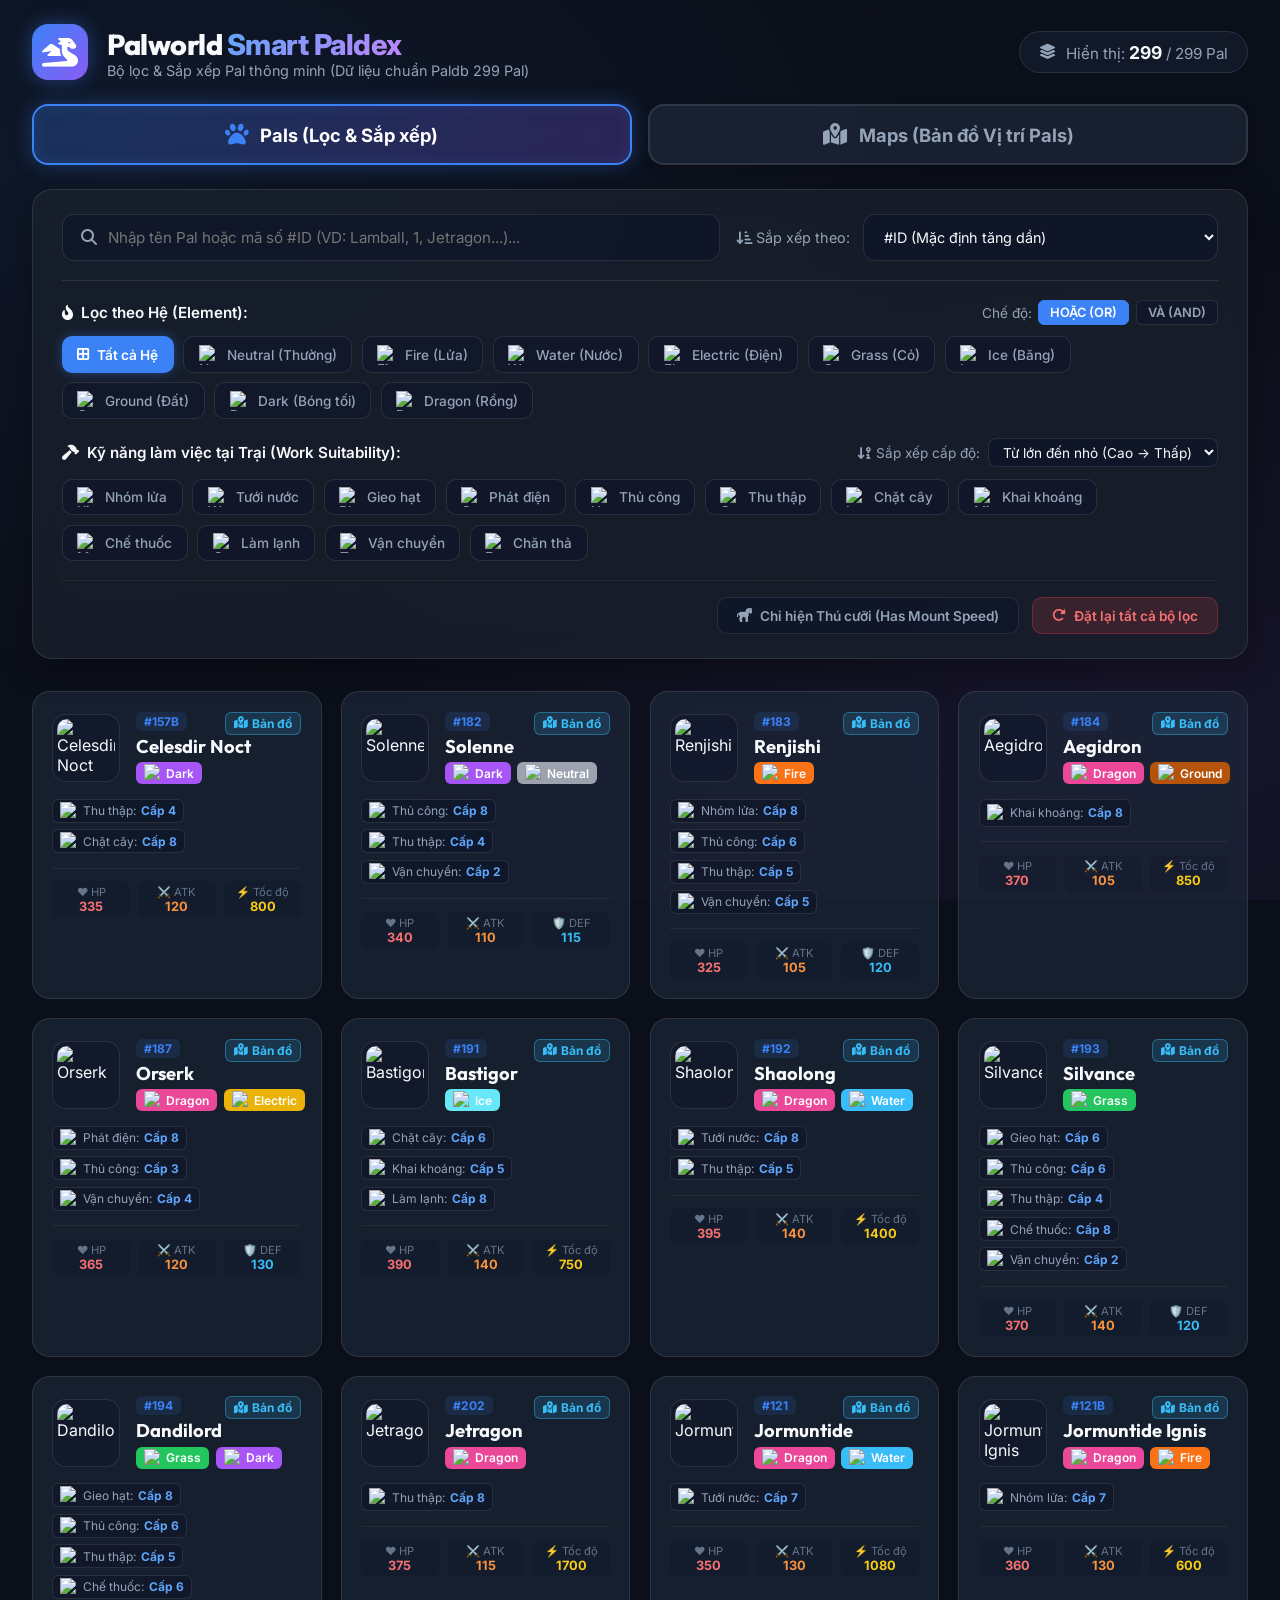
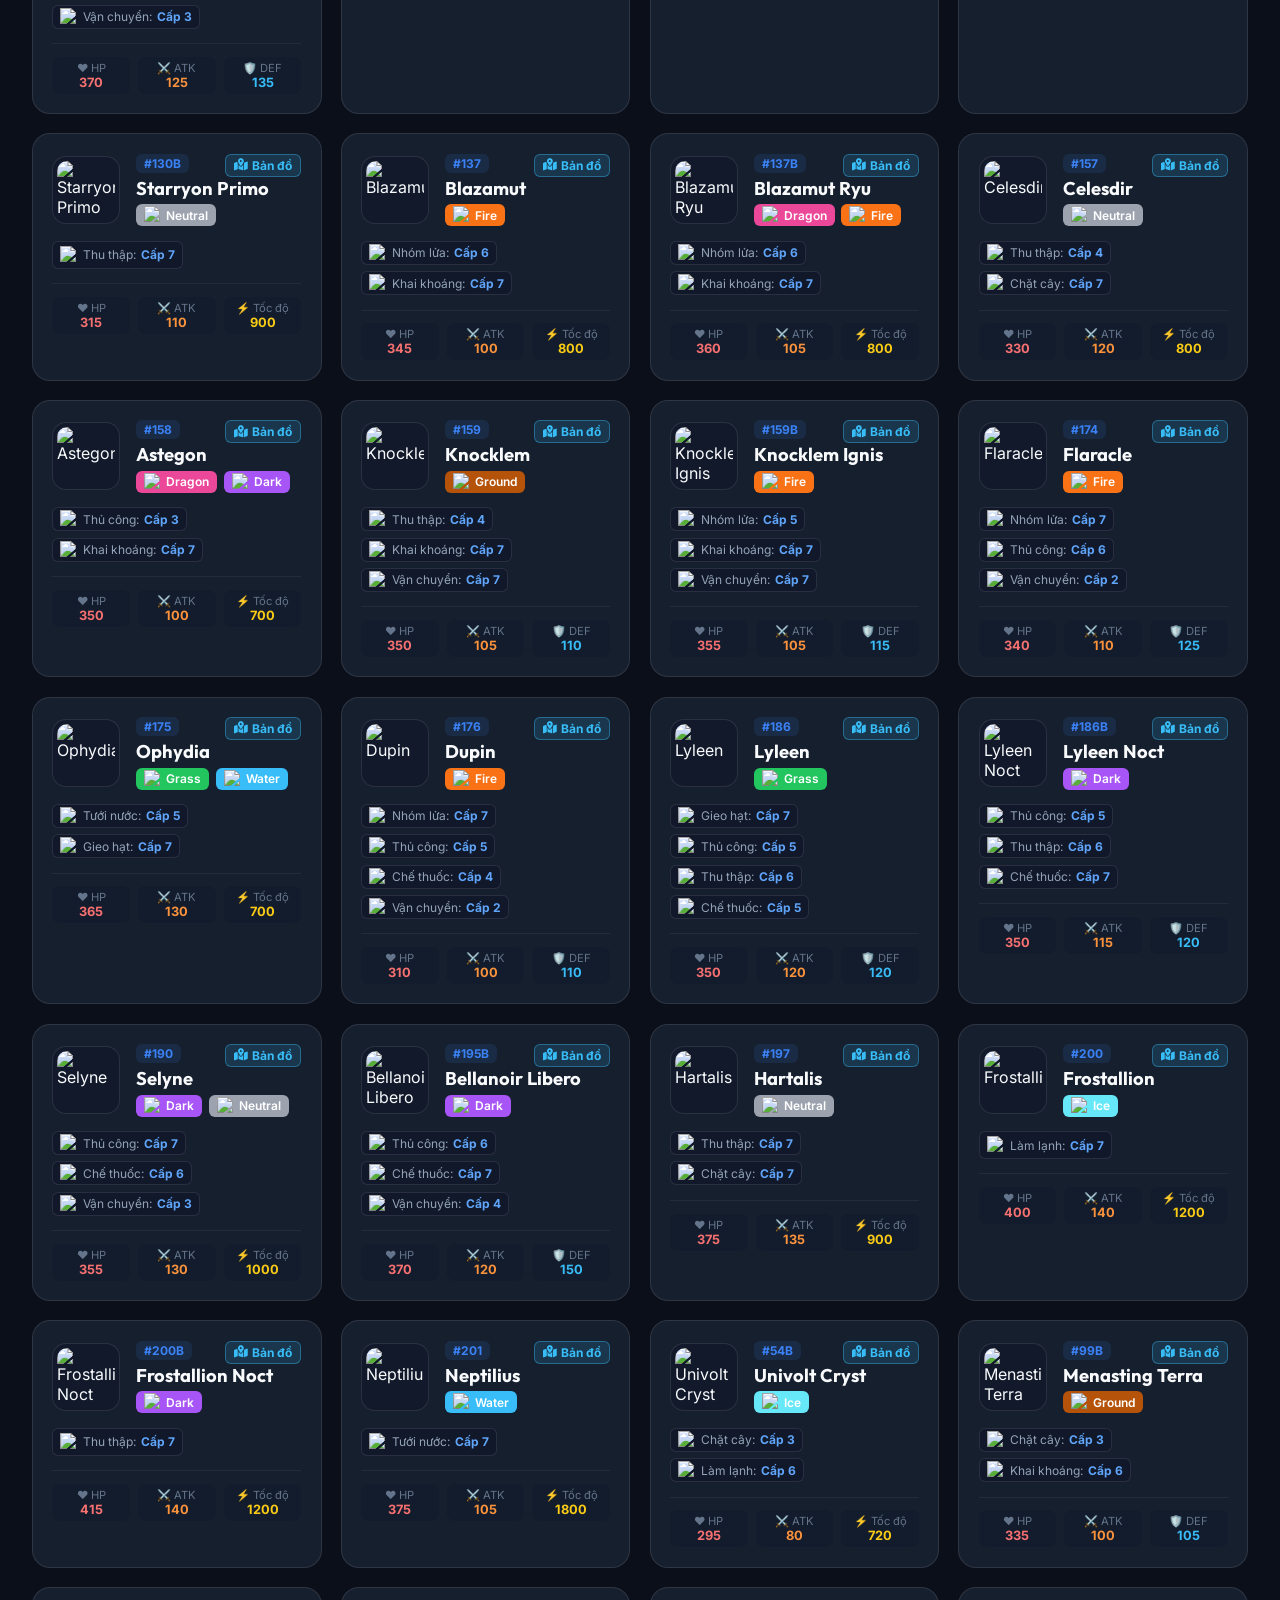
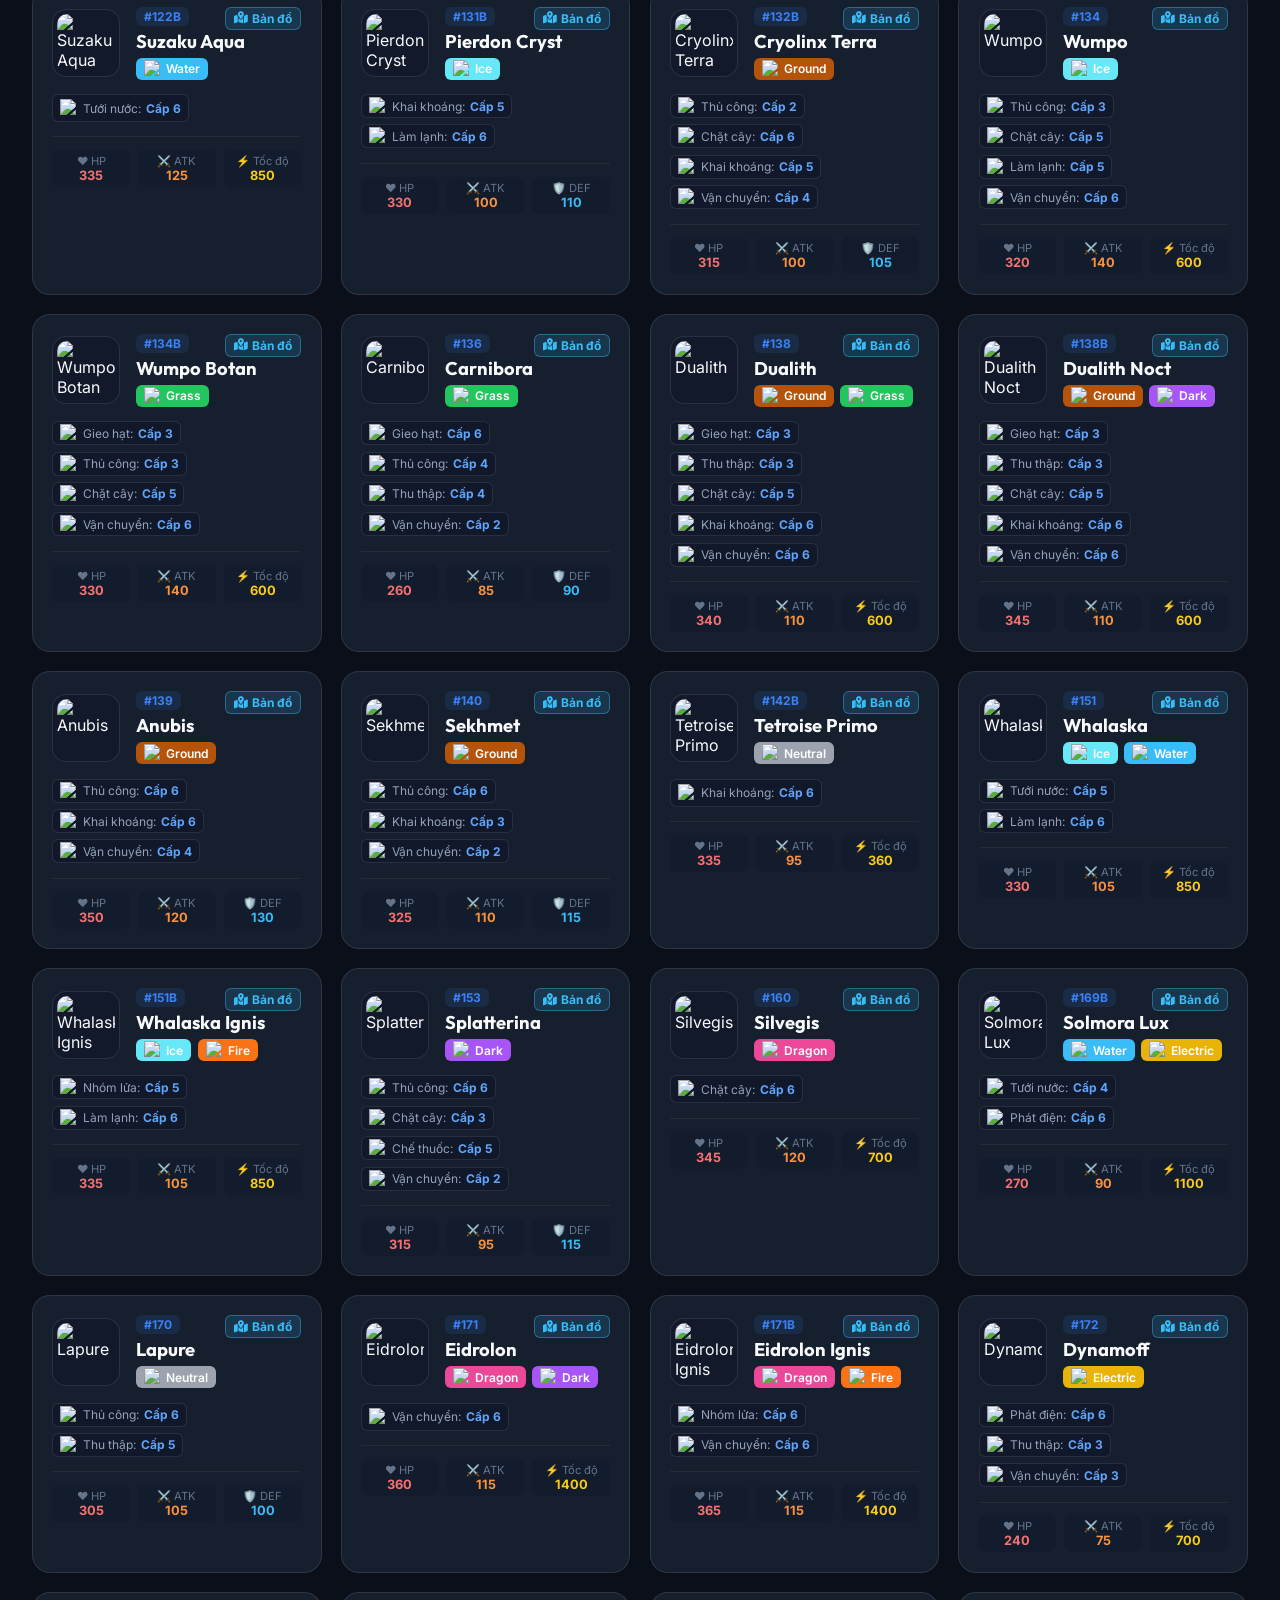
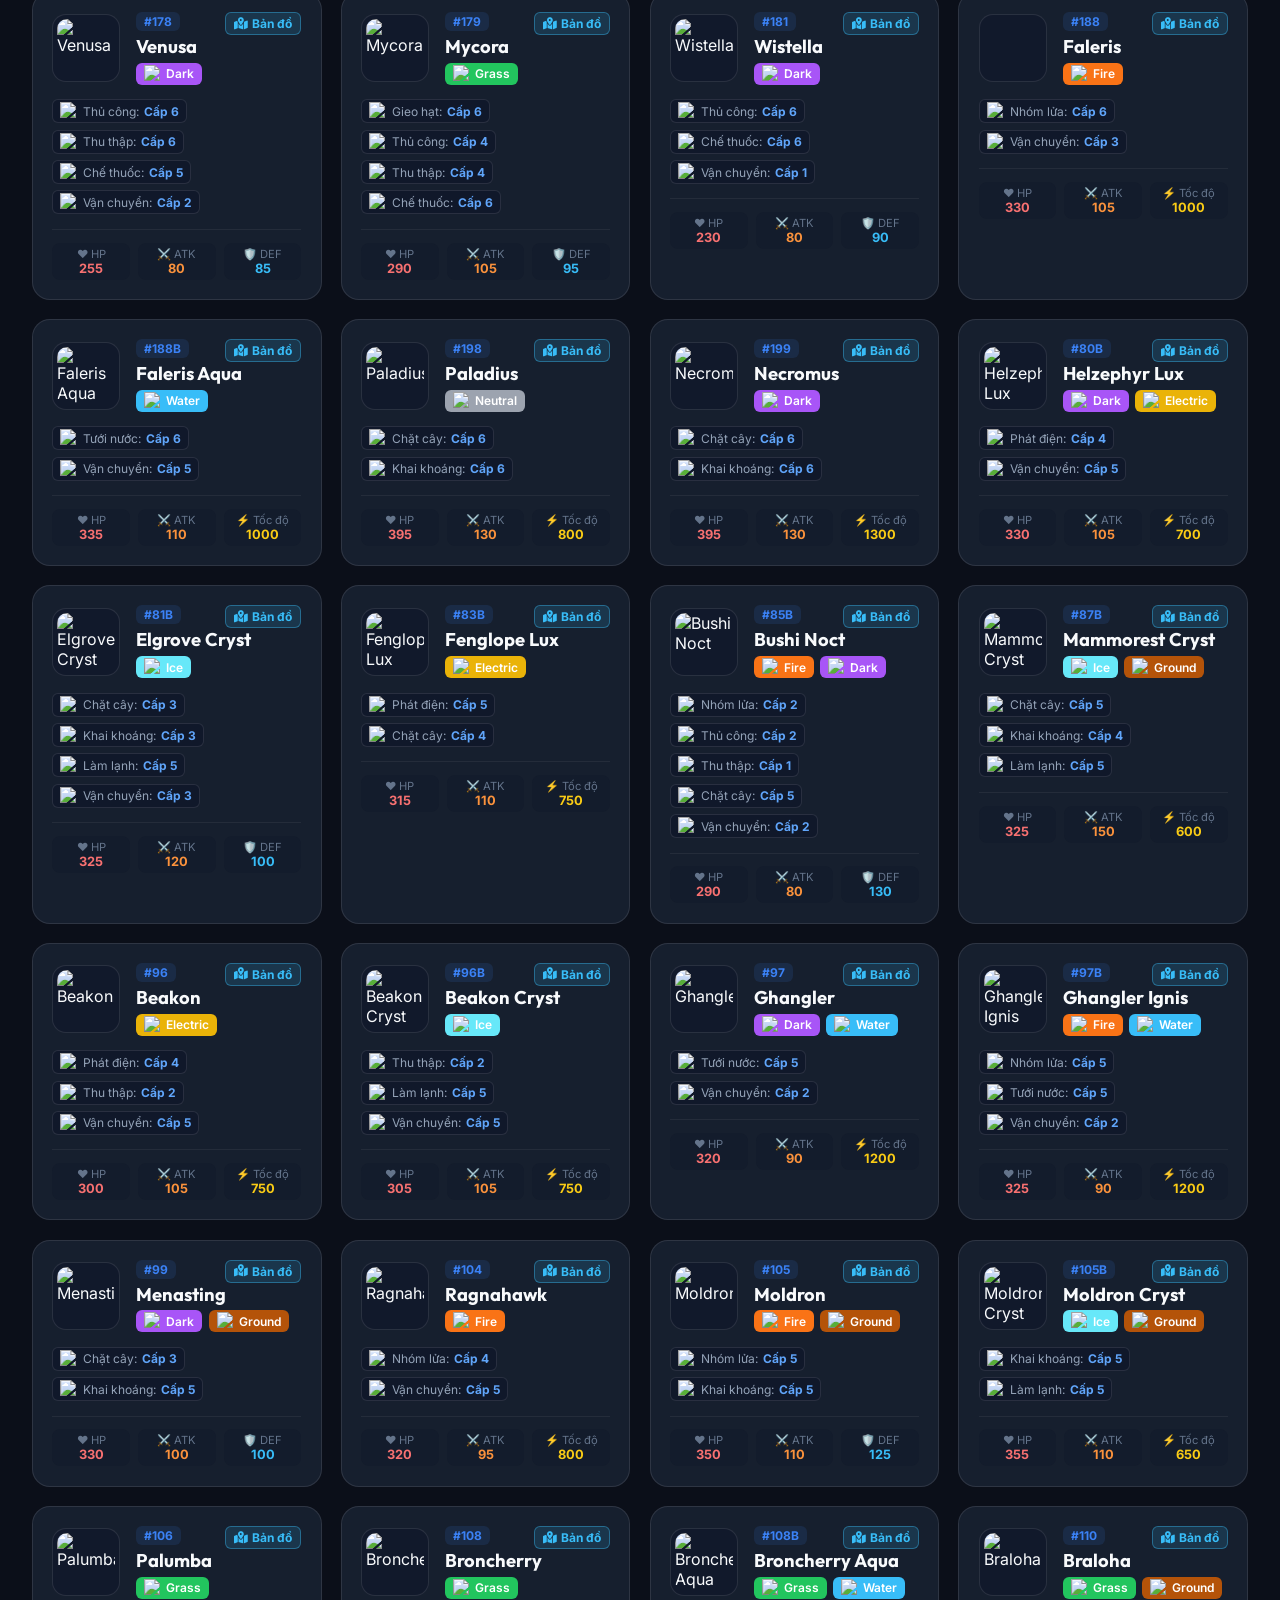
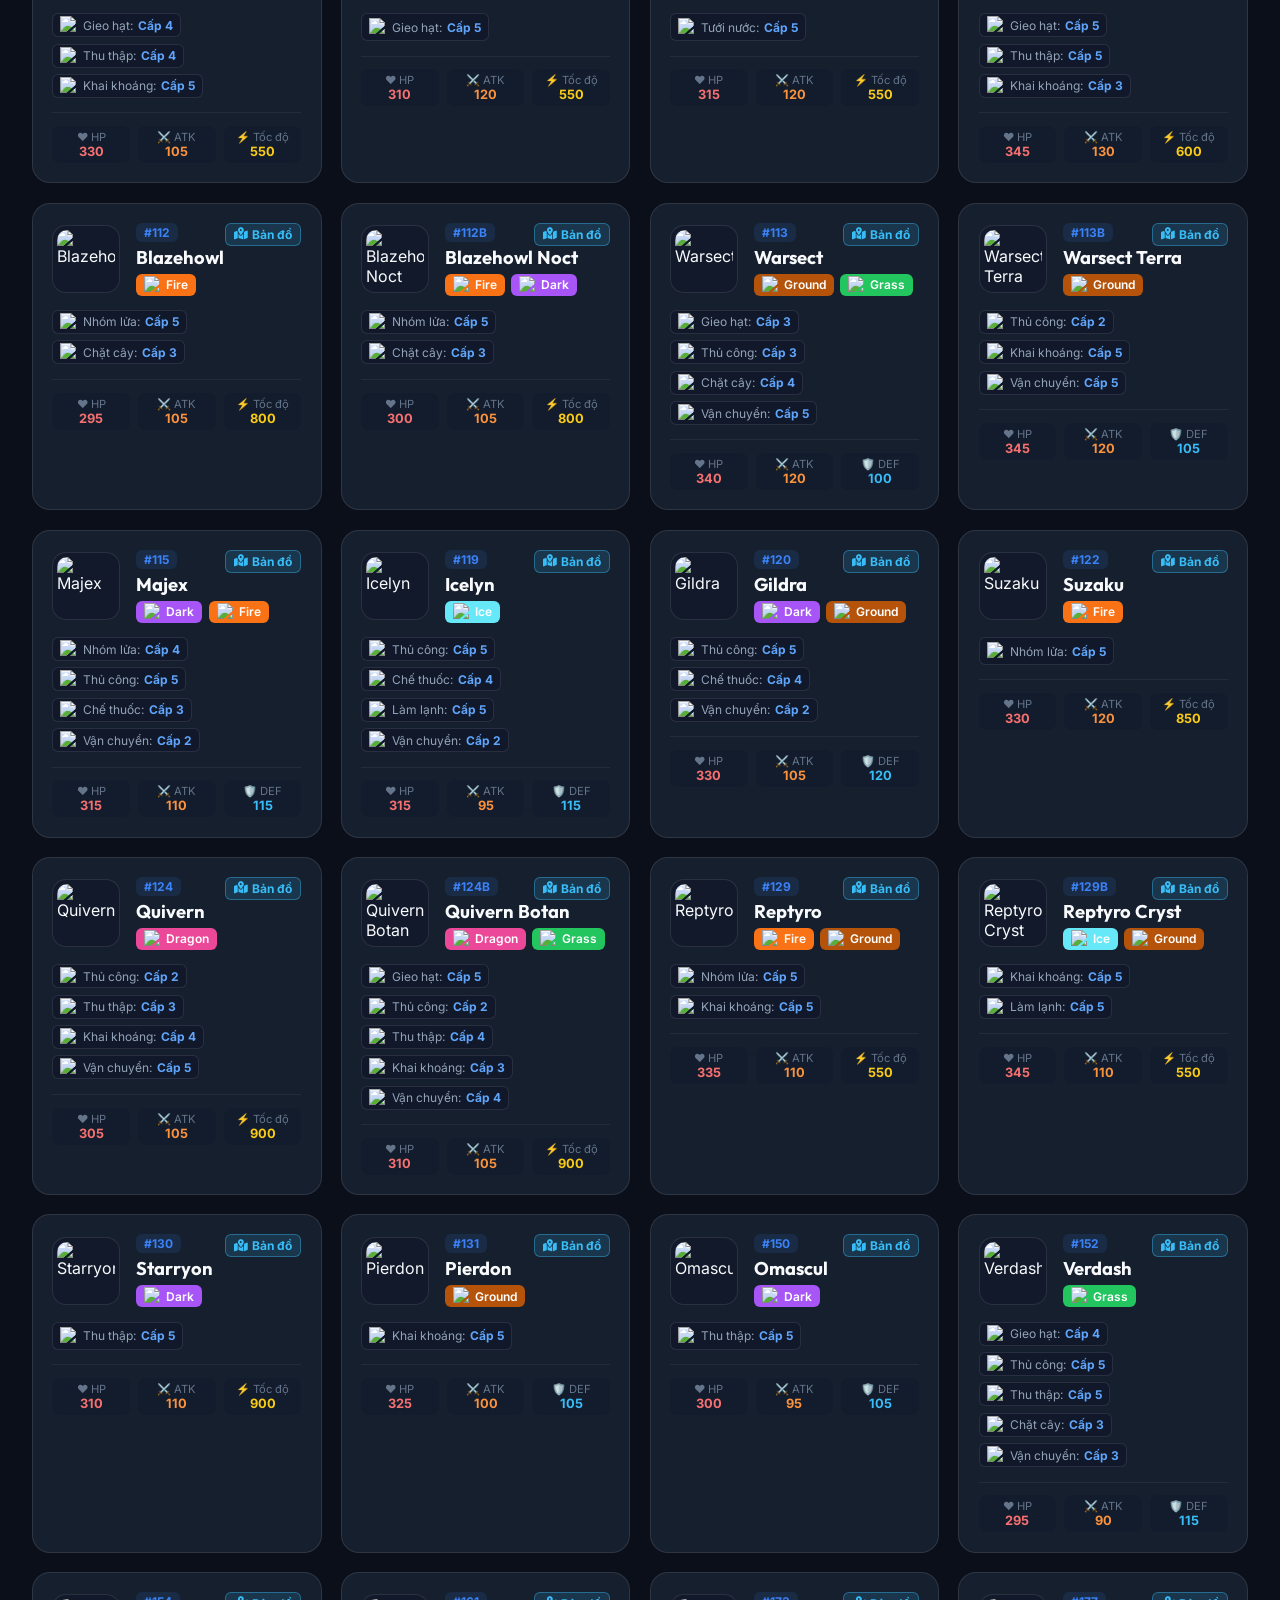
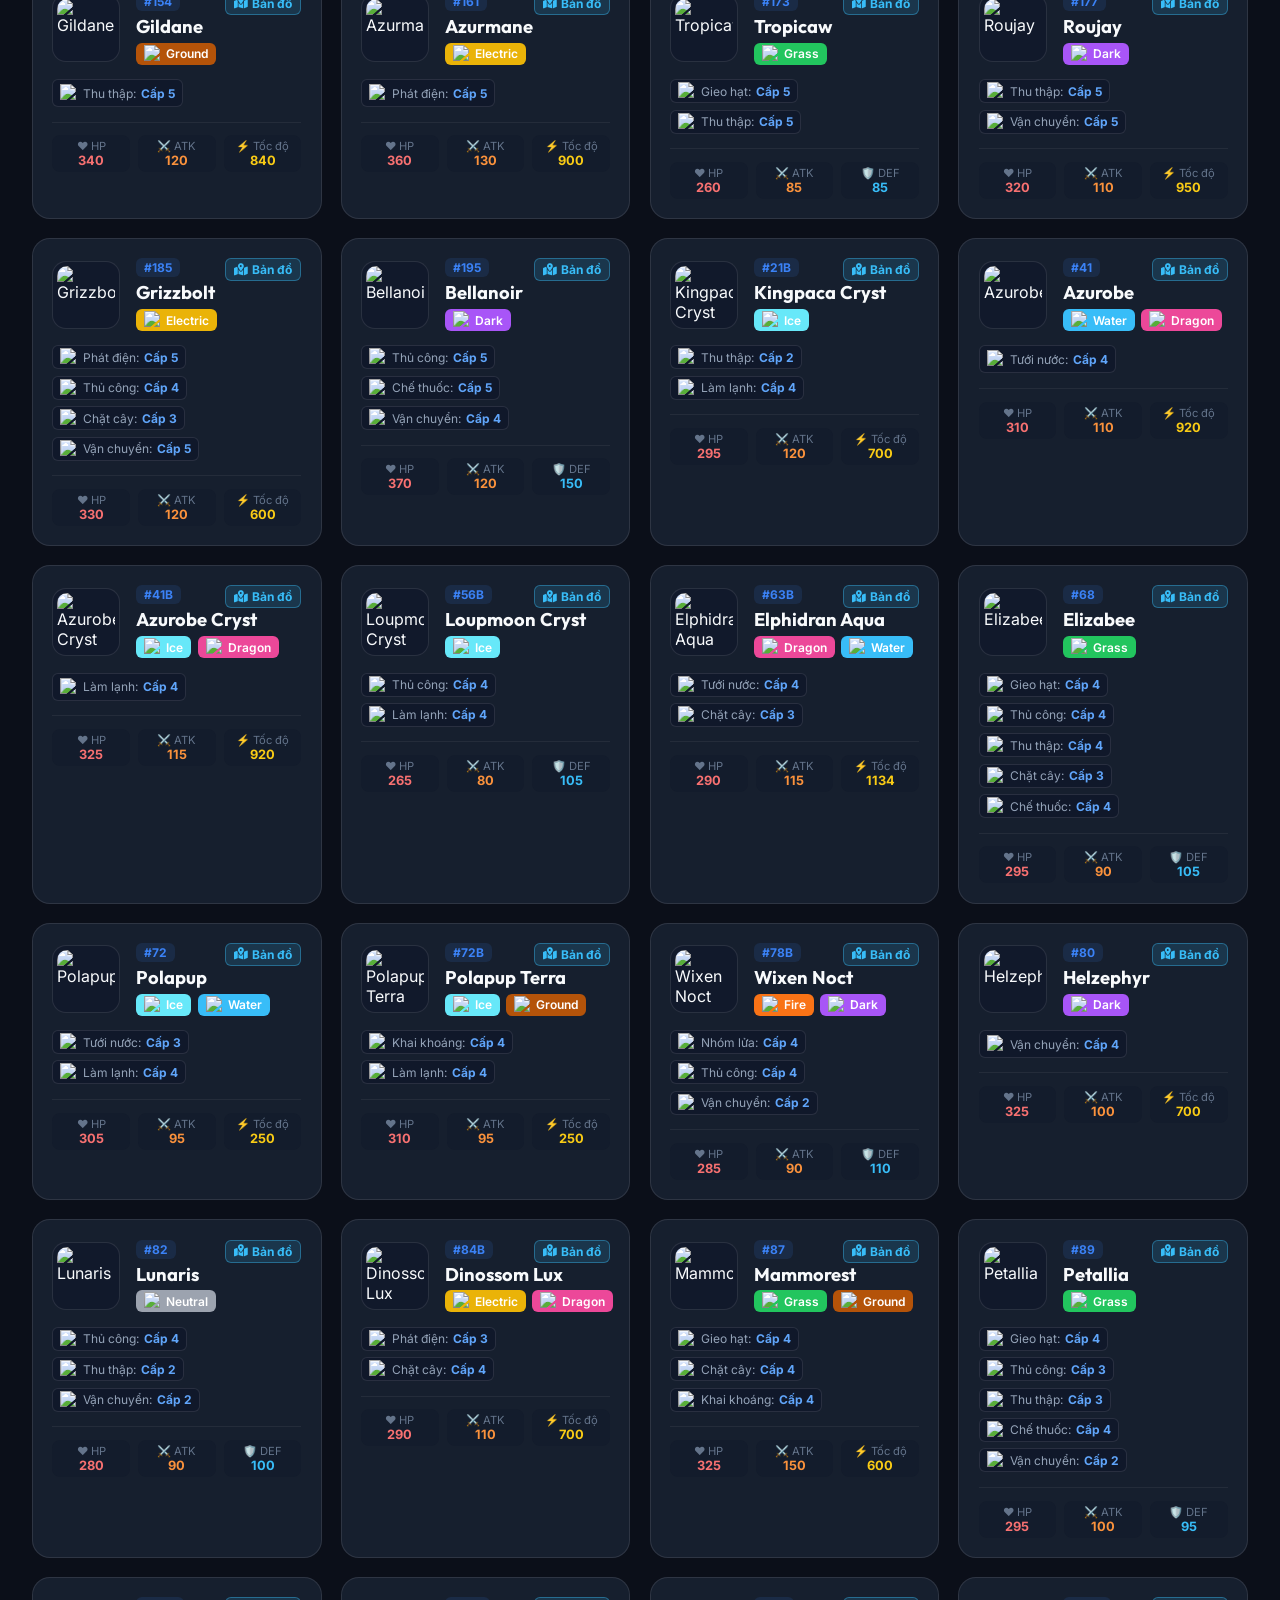
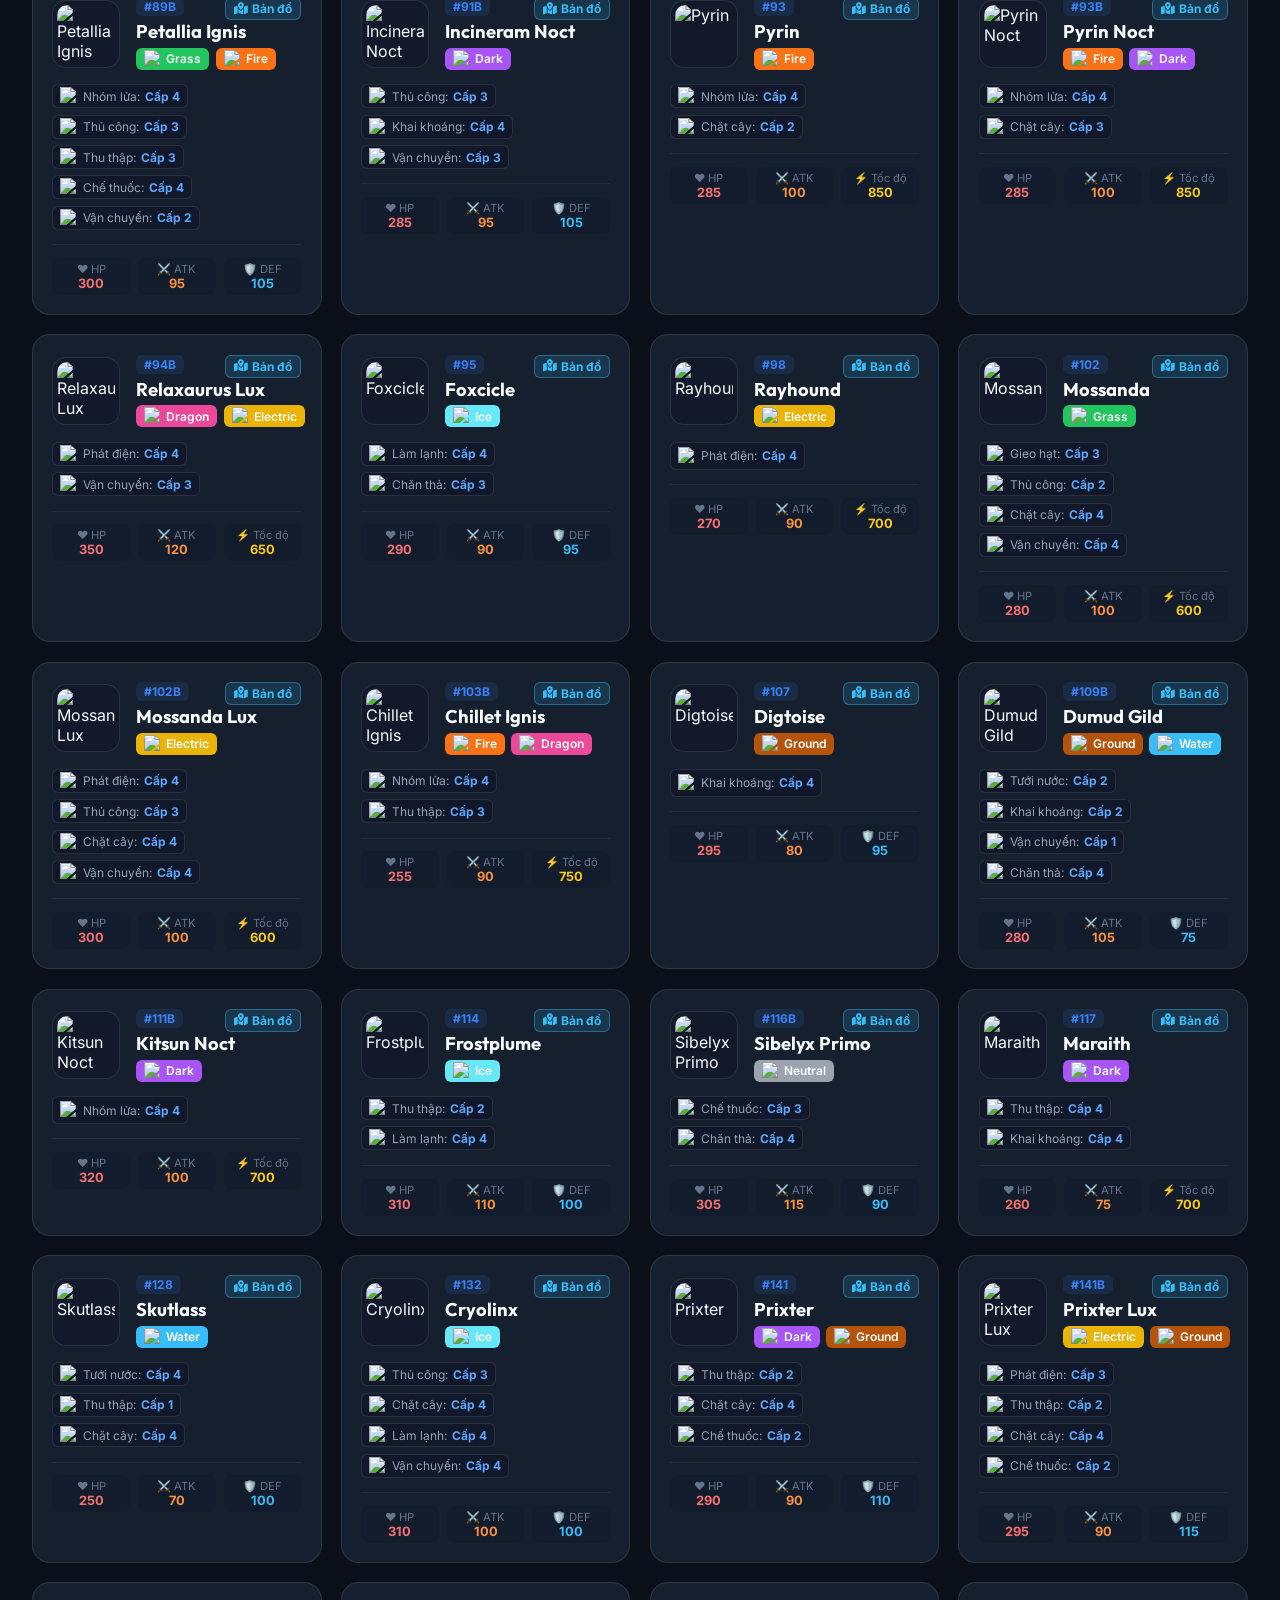
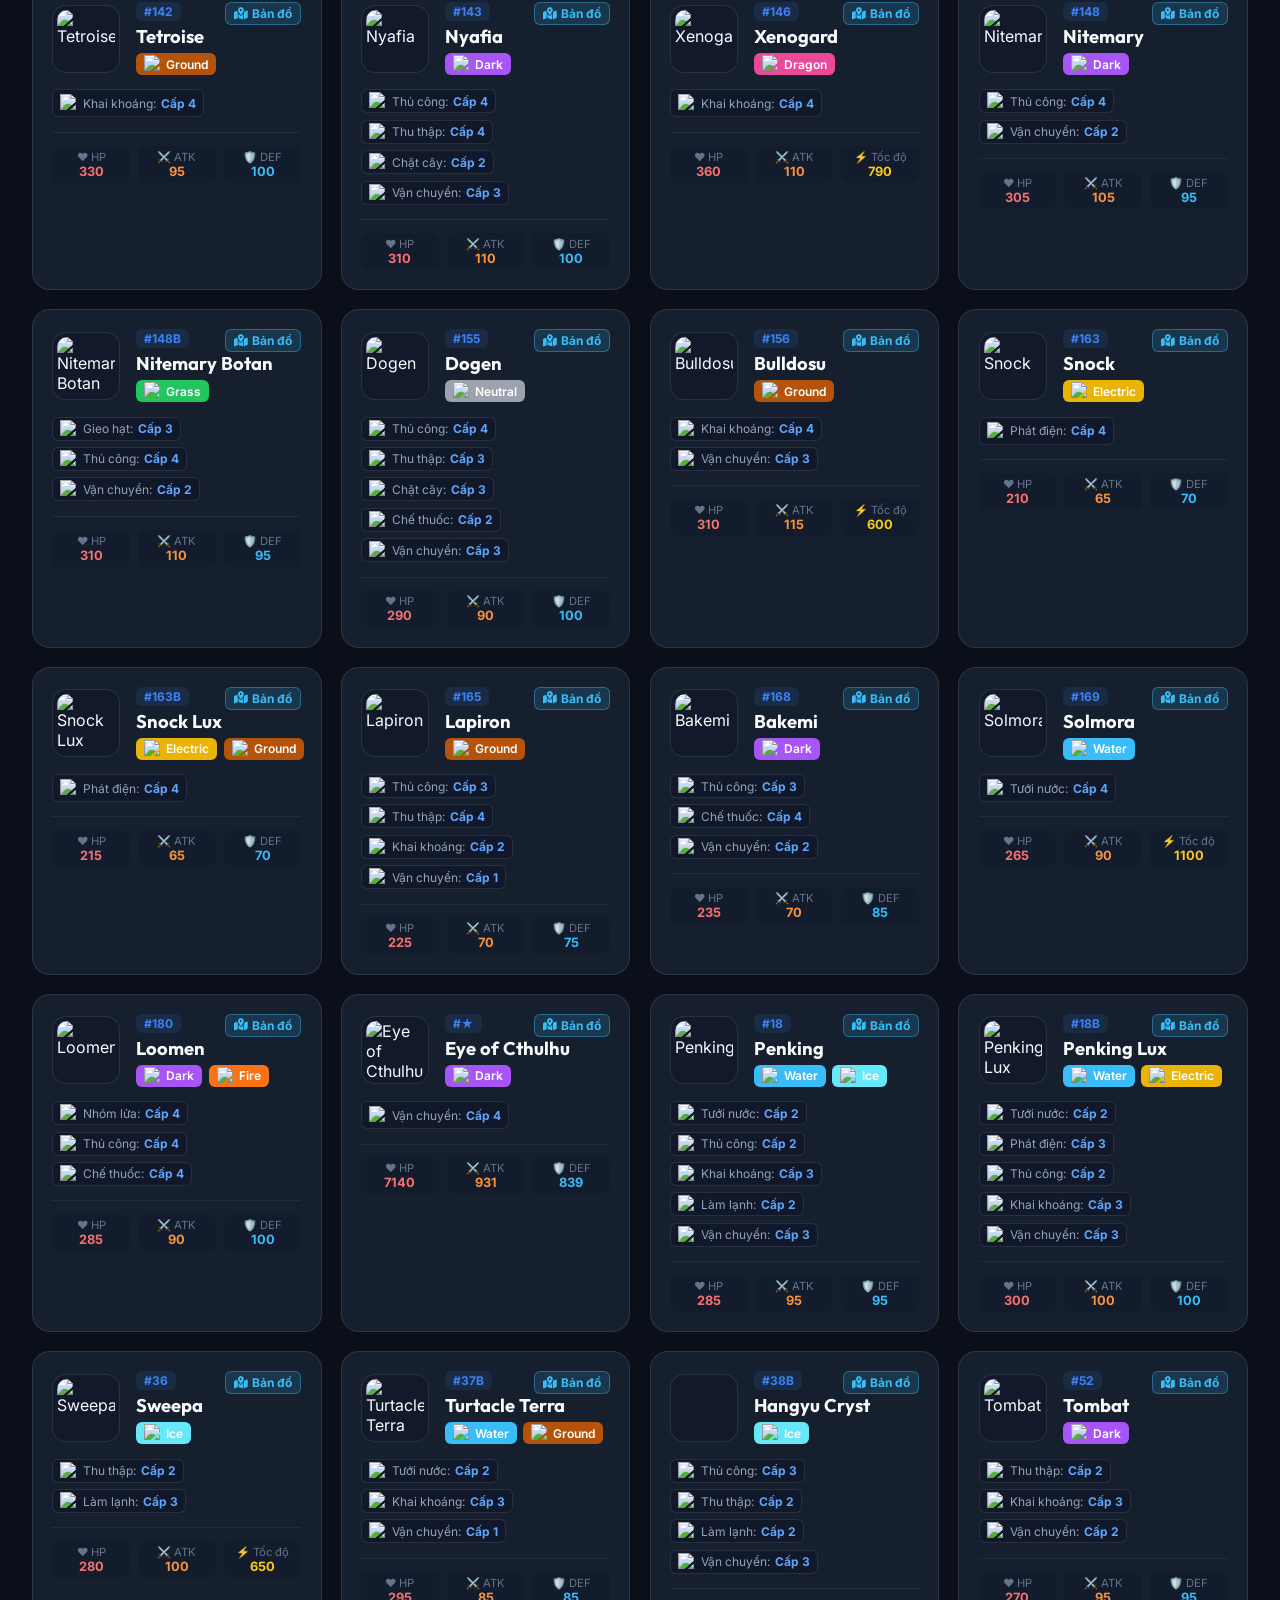
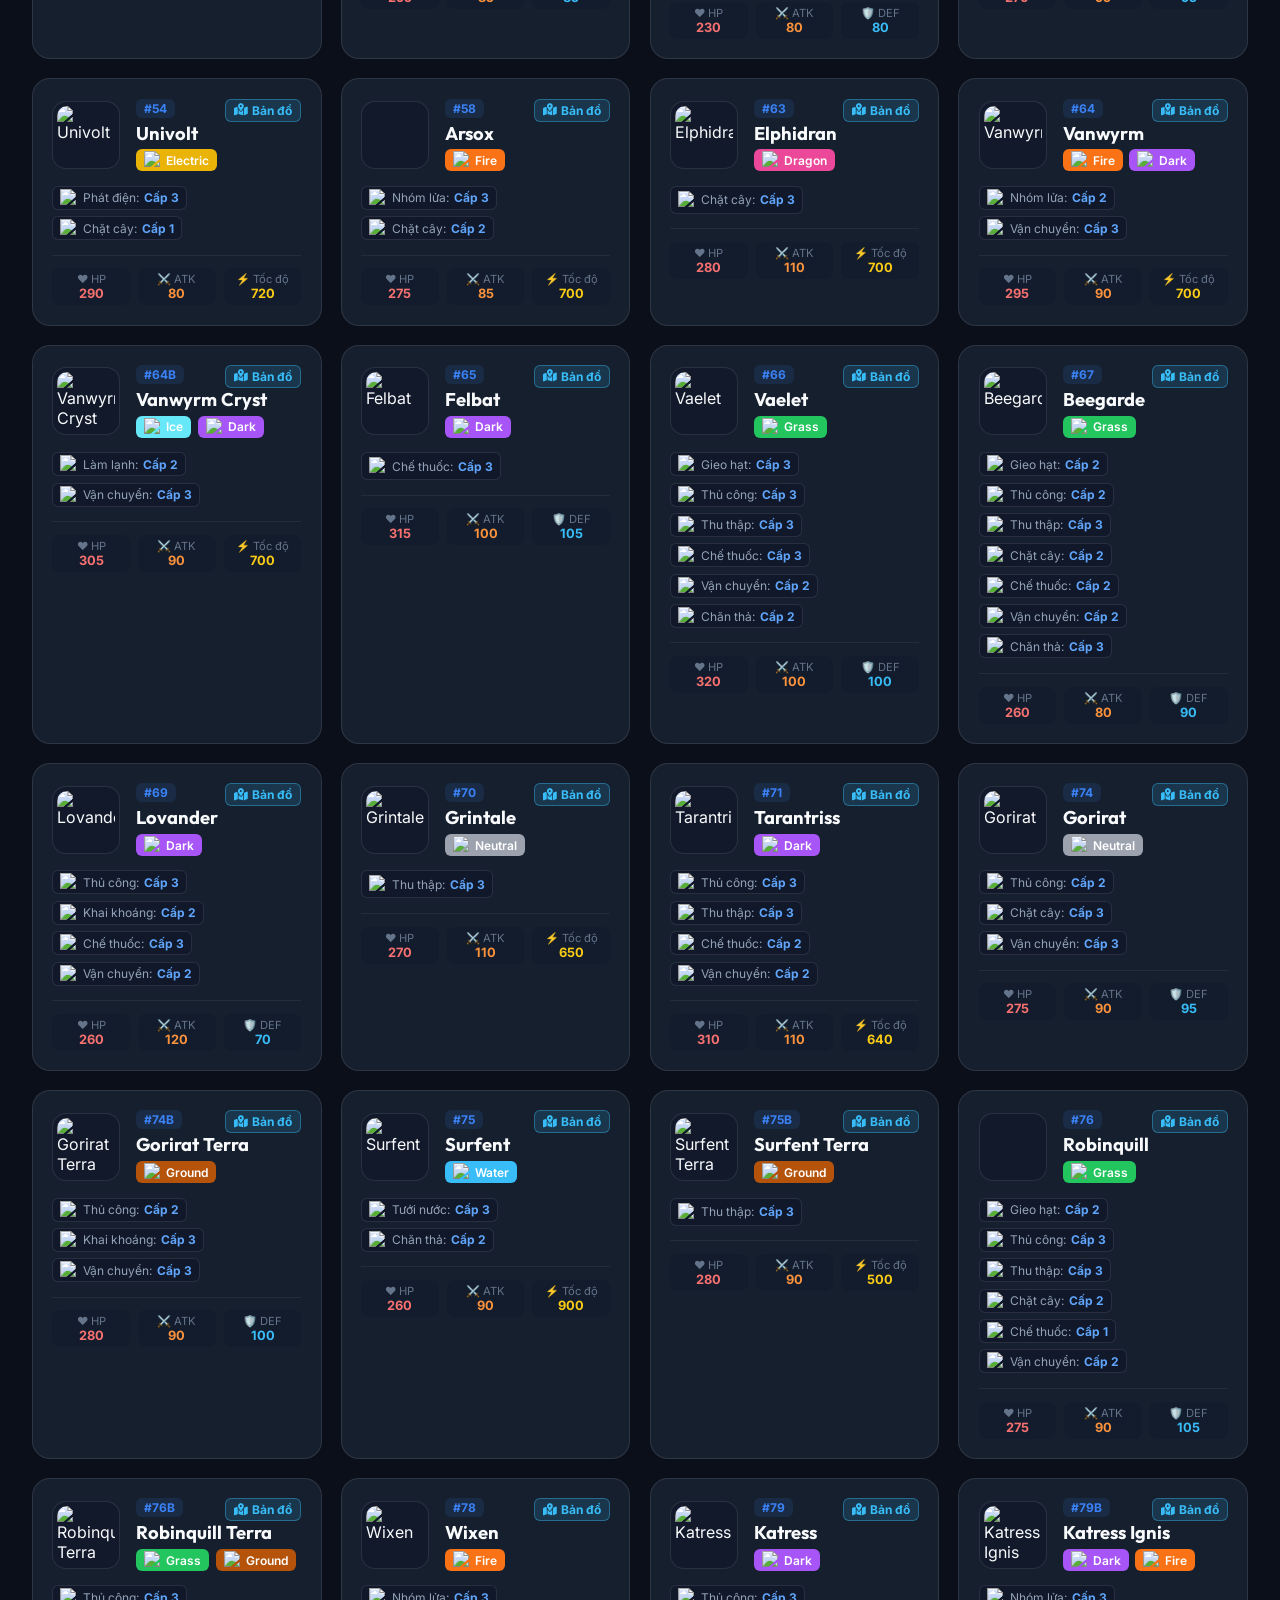
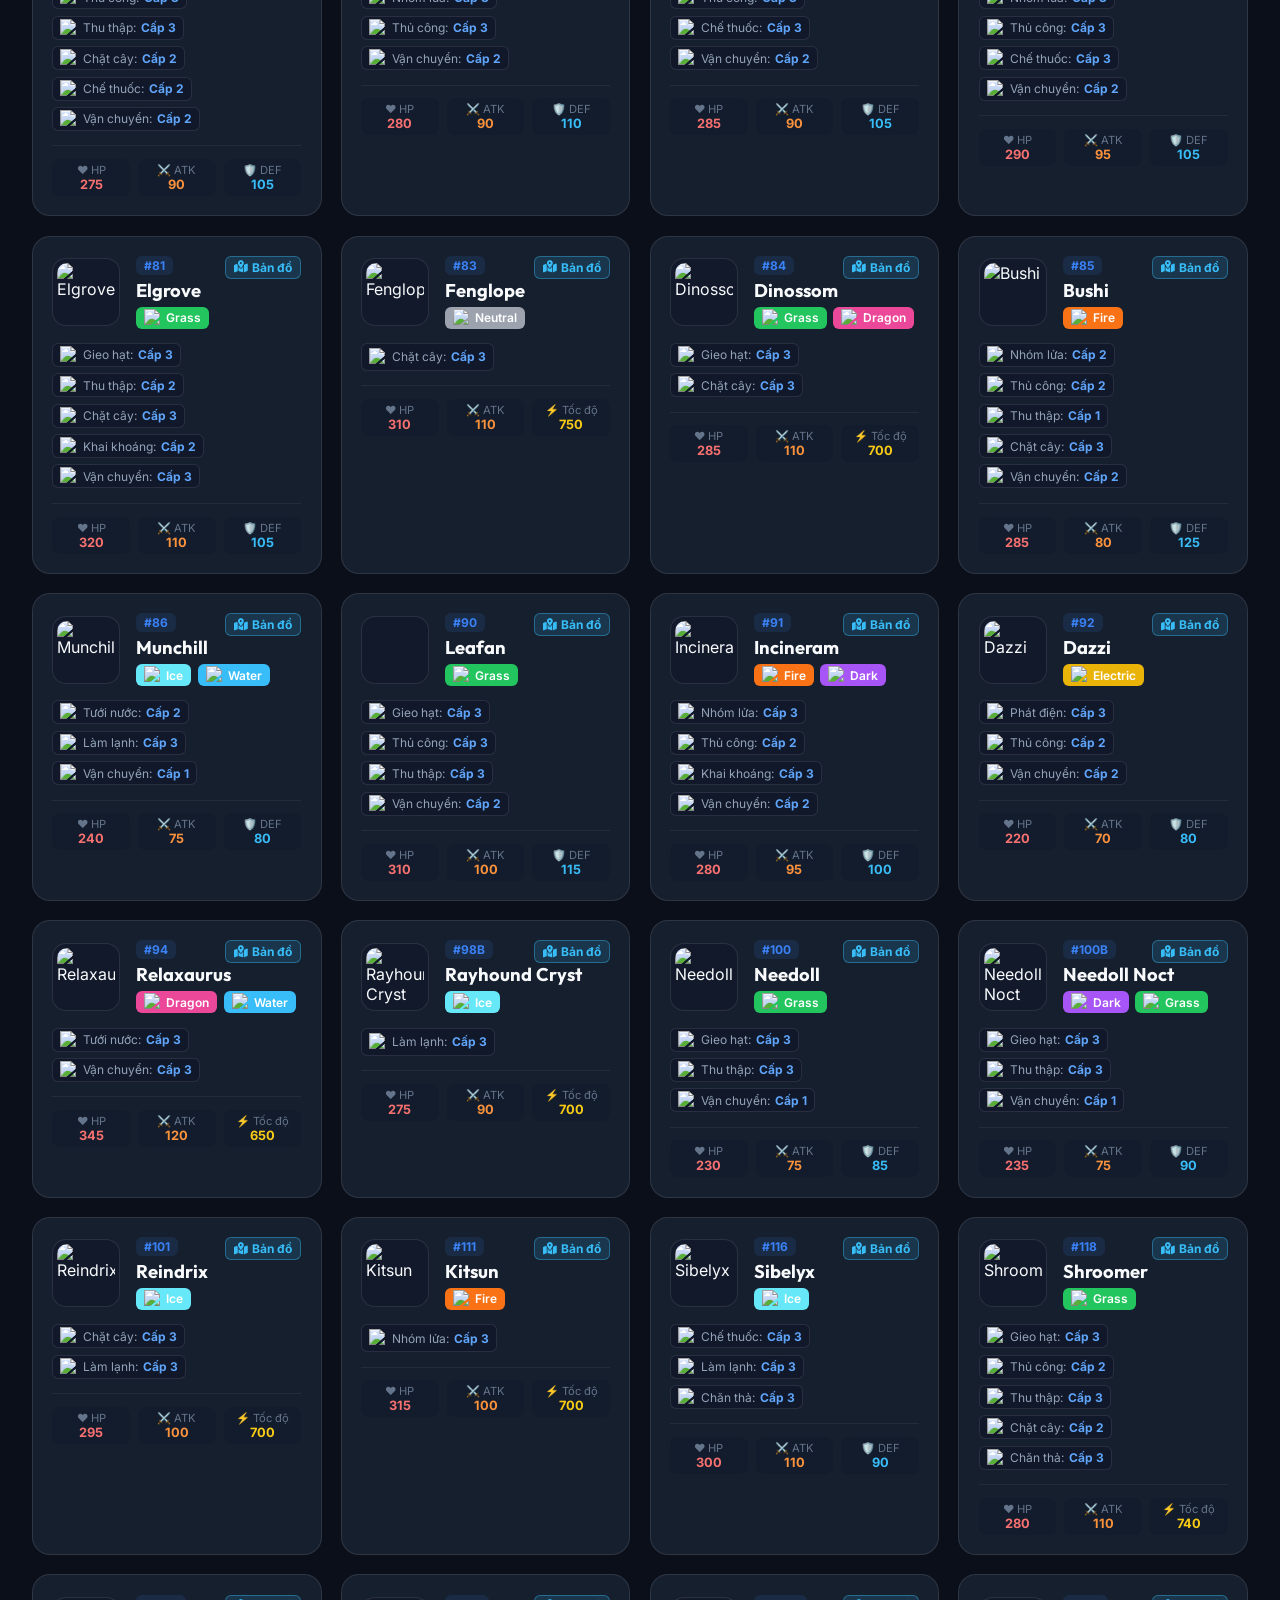
==== sort_program/index.html @ 4deb4cab "make a palworld web(personal uses only)" ====
<!DOCTYPE html>
<html lang="vi">
<head>
    <meta charset="UTF-8">
    <meta name="viewport" content="width=device-width, initial-scale=1.0">
    <title>Palworld Smart Paldex & Advanced Filter</title>
    
    <!-- Google Fonts: Outfit & Inter -->
    <link rel="preconnect" href="https://fonts.googleapis.com">
    <link rel="preconnect" href="https://fonts.gstatic.com" crossorigin>
    <link href="https://fonts.googleapis.com/css2?family=Inter:wght@400;500;600;700&family=Outfit:wght@600;700;800&display=swap" rel="stylesheet">
    
    <!-- FontAwesome Icons -->
    <link rel="stylesheet" href="https://cdnjs.cloudflare.com/ajax/libs/font-awesome/6.4.0/css/all.min.css">
    
    <!-- Leaflet CSS for Interactive Maps -->
    <link rel="stylesheet" href="https://cdnjs.cloudflare.com/ajax/libs/leaflet/1.9.4/leaflet.css">
    
    <!-- Vanilla CSS -->
    <link rel="stylesheet" href="index.css">
</head>
<body>
    <div class="app-container">
        <!-- Header Section -->
        <header class="app-header">
            <div class="header-brand">
                <div class="logo-icon">
                    <i class="fa-solid fa-dragon"></i>
                </div>
                <div>
                    <h1 class="brand-title">Palworld <span class="highlight">Smart Paldex</span></h1>
                    <p class="brand-subtitle">Bộ lọc & Sắp xếp Pal thông minh (Dữ liệu chuẩn Paldb 299 Pal)</p>
                </div>
            </div>
            <div class="header-stats">
                <div class="stat-pill">
                    <i class="fa-solid fa-layer-group"></i>
                    <span>Hiển thị: <strong id="visible-count">0</strong> / <span id="total-count">299</span> Pal</span>
                </div>
            </div>
        </header>

        <!-- Mode Navigation Tabs (Pals vs Maps) -->
        <div class="mode-navigation">
            <button id="tab-btn-pals" class="mode-tab-btn active" data-mode="pals">
                <i class="fa-solid fa-paw"></i> <span>Pals (Lọc & Sắp xếp)</span>
            </button>
            <button id="tab-btn-maps" class="mode-tab-btn" data-mode="maps">
                <i class="fa-solid fa-map-marked-alt"></i> <span>Maps (Bản đồ Vị trí Pals)</span>
            </button>
        </div>

        <!-- PALS TAB VIEW -->
        <div id="view-pals" class="tab-view active">
            <!-- Main Toolbar Section -->
            <section class="toolbar-section glass-panel">
            <!-- Search and Sort Top Row -->
            <div class="toolbar-top">
                <div class="search-box">
                    <i class="fa-solid fa-magnifying-glass search-icon"></i>
                    <input type="text" id="search-input" placeholder="Nhập tên Pal hoặc mã số #ID (VD: Lamball, 1, Jetragon...)..." autocomplete="off">
                    <button id="clear-search" class="clear-btn hidden"><i class="fa-solid fa-xmark"></i></button>
                </div>

                <div class="sort-box">
                    <label for="sort-select"><i class="fa-solid fa-arrow-down-short-wide"></i> Sắp xếp theo:</label>
                    <select id="sort-select">
                        <option value="id-asc">#ID (Mặc định tăng dần)</option>
                        <option value="id-desc">#ID (Giảm dần)</option>
                        <option value="hp-desc">❤️ HP cơ bản (Cao nhất)</option>
                        <option value="atk-desc">⚔️ Tấn công - ATK (Cao nhất)</option>
                        <option value="def-desc">🛡️ Phòng thủ - DEF (Cao nhất)</option>
                        <option value="speed-desc">⚡ Tốc độ cưỡi - Mount Speed (Nhanh nhất)</option>
                    </select>
                </div>
            </div>

            <!-- Quick Filters & Element Row -->
            <div class="filter-section">
                <div class="filter-group-header">
                    <span class="group-title"><i class="fa-solid fa-fire-flame-curved"></i> Lọc theo Hệ (Element):</span>
                    <div class="logic-toggle" title="Chọn cách kết hợp khi chọn nhiều hệ">
                        <span>Chế độ:</span>
                        <button id="element-logic-or" class="logic-btn active">HOẶC (OR)</button>
                        <button id="element-logic-and" class="logic-btn">VÀ (AND)</button>
                    </div>
                </div>
                <div class="element-chips" id="element-filters">
                    <button class="chip element-chip active" data-element="all">
                        <i class="fa-solid fa-border-all"></i> Tất cả Hệ
                    </button>
                    <button class="chip element-chip" data-element="neutral" style="--el-color: #9ca3af;">
                        <img src="https://cdn.paldb.cc/image/Pal/Texture/UI/InGame/T_Icon_element_s_00.webp" class="filter-icon" alt="Neutral"> Neutral (Thường)
                    </button>
                    <button class="chip element-chip" data-element="fire" style="--el-color: #f97316;">
                        <img src="https://cdn.paldb.cc/image/Pal/Texture/UI/InGame/T_Icon_element_s_01.webp" class="filter-icon" alt="Fire"> Fire (Lửa)
                    </button>
                    <button class="chip element-chip" data-element="water" style="--el-color: #38bdf8;">
                        <img src="https://cdn.paldb.cc/image/Pal/Texture/UI/InGame/T_Icon_element_s_02.webp" class="filter-icon" alt="Water"> Water (Nước)
                    </button>
                    <button class="chip element-chip" data-element="electric" style="--el-color: #eab308;">
                        <img src="https://cdn.paldb.cc/image/Pal/Texture/UI/InGame/T_Icon_element_s_03.webp" class="filter-icon" alt="Electric"> Electric (Điện)
                    </button>
                    <button class="chip element-chip" data-element="grass" style="--el-color: #22c55e;">
                        <img src="https://cdn.paldb.cc/image/Pal/Texture/UI/InGame/T_Icon_element_s_04.webp" class="filter-icon" alt="Grass"> Grass (Cỏ)
                    </button>
                    <button class="chip element-chip" data-element="ice" style="--el-color: #67e8f9;">
                        <img src="https://cdn.paldb.cc/image/Pal/Texture/UI/InGame/T_Icon_element_s_08.webp" class="filter-icon" alt="Ice"> Ice (Băng)
                    </button>
                    <button class="chip element-chip" data-element="ground" style="--el-color: #b45309;">
                        <img src="https://cdn.paldb.cc/image/Pal/Texture/UI/InGame/T_Icon_element_s_07.webp" class="filter-icon" alt="Ground"> Ground (Đất)
                    </button>
                    <button class="chip element-chip" data-element="dark" style="--el-color: #a855f7;">
                        <img src="https://cdn.paldb.cc/image/Pal/Texture/UI/InGame/T_Icon_element_s_05.webp" class="filter-icon" alt="Dark"> Dark (Bóng tối)
                    </button>
                    <button class="chip element-chip" data-element="dragon" style="--el-color: #ec4899;">
                        <img src="https://cdn.paldb.cc/image/Pal/Texture/UI/InGame/T_Icon_element_s_06.webp" class="filter-icon" alt="Dragon"> Dragon (Rồng)
                    </button>
                </div>
            </div>

            <!-- Work Suitabilities Filter -->
            <div class="filter-section mt-3">
                <div class="filter-group-header">
                    <span class="group-title"><i class="fa-solid fa-hammer"></i> Kỹ năng làm việc tại Trại (Work Suitability):</span>
                    <div class="work-level-selector">
                        <label for="work-sort-order"><i class="fa-solid fa-arrow-down-9-1"></i> Sắp xếp cấp độ:</label>
                        <select id="work-sort-order">
                            <option value="desc">Từ lớn đến nhỏ (Cao -> Thấp)</option>
                            <option value="asc">Từ nhỏ đến lớn (Thấp -> Cao)</option>
                            <option value="none">Không sắp xếp theo cấp độ</option>
                        </select>
                    </div>
                </div>
                <div class="work-chips" id="work-filters">
                    <button class="chip work-chip" data-work="kindling"><img src="https://cdn.paldb.cc/image/Pal/Texture/UI/InGame/T_icon_palwork_00.webp" class="filter-icon" alt="Kindling"> Nhóm lửa</button>
                    <button class="chip work-chip" data-work="watering"><img src="https://cdn.paldb.cc/image/Pal/Texture/UI/InGame/T_icon_palwork_01.webp" class="filter-icon" alt="Watering"> Tưới nước</button>
                    <button class="chip work-chip" data-work="planting"><img src="https://cdn.paldb.cc/image/Pal/Texture/UI/InGame/T_icon_palwork_02.webp" class="filter-icon" alt="Planting"> Gieo hạt</button>
                    <button class="chip work-chip" data-work="generating electricity"><img src="https://cdn.paldb.cc/image/Pal/Texture/UI/InGame/T_icon_palwork_03.webp" class="filter-icon" alt="Generating Electricity"> Phát điện</button>
                    <button class="chip work-chip" data-work="handiwork"><img src="https://cdn.paldb.cc/image/Pal/Texture/UI/InGame/T_icon_palwork_04.webp" class="filter-icon" alt="Handiwork"> Thủ công</button>
                    <button class="chip work-chip" data-work="gathering"><img src="https://cdn.paldb.cc/image/Pal/Texture/UI/InGame/T_icon_palwork_05.webp" class="filter-icon" alt="Gathering"> Thu thập</button>
                    <button class="chip work-chip" data-work="lumbering"><img src="https://cdn.paldb.cc/image/Pal/Texture/UI/InGame/T_icon_palwork_06.webp" class="filter-icon" alt="Lumbering"> Chặt cây</button>
                    <button class="chip work-chip" data-work="mining"><img src="https://cdn.paldb.cc/image/Pal/Texture/UI/InGame/T_icon_palwork_07.webp" class="filter-icon" alt="Mining"> Khai khoáng</button>
                    <button class="chip work-chip" data-work="medicine production"><img src="https://cdn.paldb.cc/image/Pal/Texture/UI/InGame/T_icon_palwork_08.webp" class="filter-icon" alt="Medicine Production"> Chế thuốc</button>
                    <button class="chip work-chip" data-work="cooling"><img src="https://cdn.paldb.cc/image/Pal/Texture/UI/InGame/T_icon_palwork_10.webp" class="filter-icon" alt="Cooling"> Làm lạnh</button>
                    <button class="chip work-chip" data-work="transporting"><img src="https://cdn.paldb.cc/image/Pal/Texture/UI/InGame/T_icon_palwork_11.webp" class="filter-icon" alt="Transporting"> Vận chuyển</button>
                    <button class="chip work-chip" data-work="farming"><img src="https://cdn.paldb.cc/image/Pal/Texture/UI/InGame/T_icon_palwork_12.webp" class="filter-icon" alt="Farming"> Chăn thả</button>
                </div>
            </div>

            <!-- Quick Action Buttons -->
            <div class="filter-actions mt-3">
                <button id="toggle-mount-only" class="action-btn toggle-btn">
                    <i class="fa-solid fa-horse"></i> Chỉ hiện Thú cưỡi (Has Mount Speed)
                </button>
                <button id="reset-filters" class="action-btn reset-btn">
                    <i class="fa-solid fa-rotate-right"></i> Đặt lại tất cả bộ lọc
                </button>
            </div>
        </section>

        <!-- Main Pal Grid -->
        <main class="grid-section">
            <div id="loading-spinner" class="loading-container">
                <div class="spinner"></div>
                <p>Đang tải dữ liệu 299 Pal từ hệ thống...</p>
            </div>
            
            <div id="no-results" class="no-results hidden">
                <i class="fa-regular fa-folder-open empty-icon"></i>
                <h3>Không tìm thấy Pal nào phù hợp với bộ lọc</h3>
                <p>Hãy thử giảm bớt điều kiện lọc hoặc từ khóa tìm kiếm của bạn.</p>
                <button id="empty-reset-btn" class="reset-btn mt-2"><i class="fa-solid fa-rotate-right"></i> Đặt lại bộ lọc</button>
            </div>

            <div id="pal-grid" class="pal-grid hidden">
                <!-- Pal cards dynamic injected via JS -->
            </div>
        </main>
        </div>

        <!-- MAPS TAB VIEW -->
        <div id="view-maps" class="tab-view hidden">
            <!-- Map Controls Top Bar -->
            <section class="map-controls-panel glass-panel">
                <div class="map-toolbar">
                    <div class="map-selector-group">
                        <span class="control-label"><i class="fa-solid fa-map"></i> Chọn Bản Đồ Game:</span>
                        <div class="map-buttons">
                            <button class="map-btn active" data-map="palpagos">
                                <i class="fa-solid fa-earth-oceania"></i> Palpagos Islands (Bản đồ Chính)
                            </button>
                            <button class="map-btn" data-map="world_tree">
                                <i class="fa-solid fa-tree"></i> The World Tree (Sakurajima)
                            </button>
                        </div>
                    </div>

                    <div class="pal-picker-group">
                        <span class="control-label"><i class="fa-solid fa-magnifying-glass-location"></i> Tìm vị trí Pal:</span>
                        <div class="pal-search-dropdown">
                            <input type="text" id="map-pal-search" placeholder="Gõ tên Pal hoặc #ID để tìm nhanh trên bản đồ..." autocomplete="off">
                            <select id="map-pal-select" class="pal-select-box">
                                <option value="">-- Chọn 1 Pal từ 299 Pal để xem vị trí --</option>
                            </select>
                        </div>
                    </div>
                </div>

                <div class="map-filters-row mt-3">
                    <span class="control-label"><i class="fa-solid fa-filter"></i> Lọc điểm xuất hiện:</span>
                    <div class="spawn-filter-chips">
                        <button class="chip spawn-chip active" data-spawn="day">
                            <i class="fa-solid fa-sun text-warning"></i> Ban ngày (<span id="spawn-count-day">0</span>)
                        </button>
                        <button class="chip spawn-chip active" data-spawn="night">
                            <i class="fa-solid fa-moon text-info"></i> Ban đêm (<span id="spawn-count-night">0</span>)
                        </button>
                        <button class="chip spawn-chip active" data-spawn="boss">
                            <i class="fa-solid fa-skull text-danger"></i> Boss / Alpha (<span id="spawn-count-boss">0</span>)
                        </button>
                        <button id="clear-map-pal" class="chip reset-chip hidden">
                            <i class="fa-solid fa-rotate-right"></i> Bỏ chọn Pal
                        </button>
                    </div>
                </div>

                <!-- Alert banner khi bản đồ này không có mà bản đồ khác lại có -->
                <div id="cross-map-alert" class="cross-map-banner hidden">
                    <div class="alert-icon"><i class="fa-solid fa-bell"></i></div>
                    <div class="alert-message">
                        <strong id="alert-pal-name">Pal này</strong> không xuất hiện trên <span id="alert-current-map">Palpagos Islands</span>, nhưng có vị trí xuất hiện trên <span id="alert-target-map">The World Tree</span>!
                    </div>
                    <button id="switch-map-btn" class="switch-map-btn">
                        Chuyển sang bản đồ kia ngay <i class="fa-solid fa-arrow-right-long"></i>
                    </button>
                </div>
            </section>

            <!-- Leaflet Map Container -->
            <section class="map-display-section glass-panel mt-3">
                <div class="map-header-info">
                    <span id="current-map-title"><i class="fa-solid fa-map-location-dot"></i> Bản đồ: <strong>Palpagos Islands</strong> (Main Map)</span>
                    <span id="selected-pal-info" class="selected-pal-badge hidden">
                        <img id="map-pal-icon" src="" class="mini-icon" alt=""> <span id="map-pal-name">---</span>
                    </span>
                </div>
                <!-- Khung Tọa độ XY xung quanh bản đồ cho Debug -->
                <div id="map-xy-debug-bar" class="map-xy-debug-bar">
                    <div class="xy-debug-item">
                        <i class="fa-solid fa-crosshairs text-info"></i> Tọa độ Chuột (X, Y): <strong id="debug-mouse-xy">--- , ---</strong>
                    </div>
                    <div class="xy-debug-item">
                        <i class="fa-solid fa-border-all text-warning"></i> Ô gạch (Tile Z<span id="debug-zoom-level">1</span>): <strong id="debug-tile-index">[-, -]</strong>
                    </div>
                    <div class="xy-debug-item">
                        <i class="fa-solid fa-map-pin text-success"></i> Tâm bản đồ (Center): <strong id="debug-center-xy">--- , ---</strong>
                    </div>
                </div>
                <div id="leaflet-map" class="interactive-map"></div>
            </section>
        </div>
    </div>

    <!-- Detail Modal -->
    <div id="pal-modal" class="modal-overlay hidden">
        <div class="modal-content glass-panel">
            <button id="close-modal" class="modal-close"><i class="fa-solid fa-xmark"></i></button>
            <div id="modal-body">
                <!-- Modal details injected via JS -->
            </div>
        </div>
    </div>

    <!-- Leaflet JS -->
    <script src="https://cdnjs.cloudflare.com/ajax/libs/leaflet/1.9.4/leaflet.js"></script>
    <!-- Data Bundles fallback (Tránh lỗi CORS khi chạy local file://) -->
    <script src="data/pals_bundle.js"></script>
    <script src="data/map_spawn_bundle.js"></script>
    <script src="app.js"></script>
</body>
</html>
---- sort_program/index.css ----
/* ==========================================================================
   PALWORLD SMART PALDEX - MODERN DARK GLASSMORPHISM DESIGN SYSTEM
   ========================================================================== */

:root {
    /* Color Palette */
    --bg-main: #0b0f19;
    --bg-secondary: #111827;
    --bg-panel: rgba(26, 32, 44, 0.75);
    --bg-card: rgba(30, 41, 59, 0.65);
    --bg-card-hover: rgba(51, 65, 85, 0.85);
    
    --border-color: rgba(255, 255, 255, 0.1);
    --border-hover: rgba(255, 255, 255, 0.25);
    
    --text-primary: #f8fafc;
    --text-secondary: #94a3b8;
    --text-muted: #64748b;
    
    --accent-color: #3b82f6;
    --accent-glow: rgba(59, 130, 246, 0.4);
    
    /* Element Colors */
    --el-neutral: #9ca3af;
    --el-fire: #f97316;
    --el-water: #38bdf8;
    --el-electric: #eab308;
    --el-grass: #22c55e;
    --el-ice: #67e8f9;
    --el-ground: #b45309;
    --el-dark: #a855f7;
    --el-dragon: #ec4899;
}

* {
    margin: 0;
    padding: 0;
    box-sizing: border-box;
    font-family: 'Inter', -apple-system, BlinkMacSystemFont, sans-serif;
}

body {
    background-color: var(--bg-main);
    color: var(--text-primary);
    min-height: 100vh;
    padding: 1.5rem 2rem;
    background-image: 
        radial-gradient(at 10% 20%, rgba(59, 130, 246, 0.08) 0px, transparent 50%),
        radial-gradient(at 90% 80%, rgba(168, 85, 247, 0.08) 0px, transparent 50%);
    background-attachment: fixed;
}

.app-container {
    max-width: 1440px;
    margin: 0 auto;
}

/* Glassmorphism Panel */
.glass-panel {
    background: var(--bg-panel);
    backdrop-filter: blur(16px);
    -webkit-backdrop-filter: blur(16px);
    border: 1px solid var(--border-color);
    border-radius: 20px;
    padding: 1.5rem 1.8rem;
    box-shadow: 0 8px 32px 0 rgba(0, 0, 0, 0.37);
}

/* Header */
.app-header {
    display: flex;
    justify-content: space-between;
    align-items: center;
    margin-bottom: 1.5rem;
    flex-wrap: wrap;
    gap: 1rem;
}

.header-brand {
    display: flex;
    align-items: center;
    gap: 1.2rem;
}

.logo-icon {
    width: 56px;
    height: 56px;
    background: linear-gradient(135deg, #3b82f6, #8b5cf6);
    border-radius: 16px;
    display: flex;
    align-items: center;
    justify-content: center;
    font-size: 1.8rem;
    color: #fff;
    box-shadow: 0 0 20px var(--accent-glow);
}

.brand-title {
    font-family: 'Outfit', sans-serif;
    font-size: 1.8rem;
    font-weight: 800;
    letter-spacing: -0.5px;
}

.highlight {
    background: linear-gradient(135deg, #60a5fa, #c084fc);
    -webkit-background-clip: text;
    -webkit-text-fill-color: transparent;
}

.brand-subtitle {
    font-size: 0.9rem;
    color: var(--text-secondary);
}

.stat-pill {
    background: var(--bg-secondary);
    border: 1px solid var(--border-color);
    padding: 0.6rem 1.2rem;
    border-radius: 50px;
    font-size: 0.95rem;
    color: var(--text-secondary);
    display: flex;
    align-items: center;
    gap: 0.6rem;
}

.stat-pill strong {
    color: var(--text-primary);
    font-size: 1.1rem;
}

/* Toolbar & Filters */
.toolbar-top {
    display: flex;
    gap: 1rem;
    justify-content: space-between;
    align-items: center;
    flex-wrap: wrap;
    margin-bottom: 1.2rem;
    padding-bottom: 1.2rem;
    border-bottom: 1px solid var(--border-color);
}

.search-box {
    flex: 1;
    min-width: 300px;
    position: relative;
    display: flex;
    align-items: center;
}

.search-icon {
    position: absolute;
    left: 1.2rem;
    color: var(--text-secondary);
    font-size: 1rem;
}

.search-box input {
    width: 100%;
    background: rgba(15, 23, 42, 0.8);
    border: 1px solid var(--border-color);
    border-radius: 12px;
    padding: 0.8rem 2.8rem 0.8rem 2.8rem;
    color: var(--text-primary);
    font-size: 0.95rem;
    transition: all 0.2s ease;
}

.search-box input:focus {
    outline: none;
    border-color: var(--accent-color);
    box-shadow: 0 0 0 3px rgba(59, 130, 246, 0.2);
}

.clear-btn {
    position: absolute;
    right: 1rem;
    background: none;
    border: none;
    color: var(--text-secondary);
    cursor: pointer;
    font-size: 1rem;
    padding: 0.2rem;
}

.clear-btn:hover {
    color: var(--text-primary);
}

.sort-box {
    display: flex;
    align-items: center;
    gap: 0.8rem;
    font-size: 0.9rem;
    color: var(--text-secondary);
}

.sort-box select {
    background: rgba(15, 23, 42, 0.8);
    border: 1px solid var(--border-color);
    border-radius: 12px;
    padding: 0.8rem 1rem;
    color: var(--text-primary);
    font-size: 0.9rem;
    cursor: pointer;
    outline: none;
    transition: all 0.2s ease;
}

.sort-box select:hover, .sort-box select:focus {
    border-color: var(--accent-color);
}

/* Filter Groups */
.filter-section {
    display: flex;
    flex-direction: column;
    gap: 0.7rem;
}

.mt-3 { margin-top: 1.2rem; }
.mt-2 { margin-top: 0.8rem; }

.filter-group-header {
    display: flex;
    justify-content: space-between;
    align-items: center;
    flex-wrap: wrap;
    gap: 0.5rem;
}

.group-title {
    font-size: 0.95rem;
    font-weight: 600;
    color: var(--text-primary);
    display: flex;
    align-items: center;
    gap: 0.5rem;
}

.logic-toggle {
    display: flex;
    align-items: center;
    gap: 0.4rem;
    font-size: 0.85rem;
    color: var(--text-secondary);
}

.logic-btn {
    background: rgba(15, 23, 42, 0.6);
    border: 1px solid var(--border-color);
    color: var(--text-secondary);
    padding: 0.25rem 0.7rem;
    border-radius: 6px;
    font-size: 0.8rem;
    font-weight: 600;
    cursor: pointer;
    transition: all 0.2s;
}

.logic-btn.active {
    background: var(--accent-color);
    color: #fff;
    border-color: var(--accent-color);
}

.work-level-selector {
    display: flex;
    align-items: center;
    gap: 0.5rem;
    font-size: 0.85rem;
    color: var(--text-secondary);
}

.work-level-selector select {
    background: rgba(15, 23, 42, 0.8);
    border: 1px solid var(--border-color);
    border-radius: 8px;
    padding: 0.3rem 0.6rem;
    color: var(--text-primary);
    font-size: 0.85rem;
    outline: none;
}

/* Chips & Buttons */
.element-chips, .work-chips {
    display: flex;
    flex-wrap: wrap;
    gap: 0.6rem;
}

.chip {
    background: rgba(15, 23, 42, 0.6);
    border: 1px solid var(--border-color);
    color: var(--text-secondary);
    padding: 0.45rem 0.9rem;
    border-radius: 10px;
    font-size: 0.85rem;
    font-weight: 500;
    cursor: pointer;
    display: flex;
    align-items: center;
    gap: 0.5rem;
    transition: all 0.2s cubic-bezier(0.4, 0, 0.2, 1);
}

.chip:hover {
    border-color: var(--border-hover);
    color: var(--text-primary);
    transform: translateY(-1px);
}

.element-chip.active {
    background: var(--el-color, var(--accent-color));
    color: #fff;
    border-color: transparent;
    box-shadow: 0 0 12px var(--el-color, var(--accent-color));
    font-weight: 600;
}

.element-chip[data-element="all"].active {
    background: var(--accent-color);
    box-shadow: 0 0 12px var(--accent-glow);
}

.work-chip.active {
    background: rgba(59, 130, 246, 0.2);
    border-color: var(--accent-color);
    color: #60a5fa;
    font-weight: 600;
}

/* Action Buttons */
.filter-actions {
    display: flex;
    justify-content: flex-end;
    gap: 0.8rem;
    flex-wrap: wrap;
    padding-top: 1rem;
    border-top: 1px solid rgba(255,255,255,0.05);
}

.action-btn {
    padding: 0.6rem 1.2rem;
    border-radius: 10px;
    font-size: 0.85rem;
    font-weight: 600;
    cursor: pointer;
    display: flex;
    align-items: center;
    gap: 0.5rem;
    transition: all 0.2s;
}

.toggle-btn {
    background: rgba(15, 23, 42, 0.8);
    border: 1px solid var(--border-color);
    color: var(--text-secondary);
}

.toggle-btn:hover {
    border-color: var(--accent-color);
    color: var(--text-primary);
}

.toggle-btn.active {
    background: rgba(234, 179, 8, 0.15);
    border-color: #eab308;
    color: #facc15;
    box-shadow: 0 0 12px rgba(234, 179, 8, 0.2);
}

.reset-btn {
    background: rgba(239, 68, 68, 0.15);
    border: 1px solid rgba(239, 68, 68, 0.3);
    color: #f87171;
}

.reset-btn:hover {
    background: rgba(239, 68, 68, 0.25);
    border-color: #f87171;
    color: #fff;
}

/* Main Grid */
.grid-section {
    margin-top: 2rem;
}

.pal-grid {
    display: grid;
    grid-template-columns: repeat(auto-fill, minmax(280px, 1fr));
    gap: 1.2rem;
}

/* Pal Card */
.pal-card {
    background: var(--bg-card);
    border: 1px solid var(--border-color);
    border-radius: 18px;
    padding: 1.2rem;
    display: flex;
    flex-direction: column;
    gap: 0.9rem;
    cursor: pointer;
    transition: all 0.25s cubic-bezier(0.4, 0, 0.2, 1);
    position: relative;
    overflow: hidden;
}

.pal-card:hover {
    background: var(--bg-card-hover);
    border-color: var(--accent-color);
    transform: translateY(-4px);
    box-shadow: 0 12px 24px -6px rgba(0, 0, 0, 0.5), 0 0 15px rgba(59, 130, 246, 0.15);
}

.pal-card-top {
    display: flex;
    align-items: center;
    gap: 1rem;
}

.pal-icon-wrapper {
    width: 68px;
    height: 68px;
    background: rgba(15, 23, 42, 0.6);
    border-radius: 14px;
    border: 1px solid var(--border-color);
    padding: 4px;
    display: flex;
    align-items: center;
    justify-content: center;
    flex-shrink: 0;
}

.pal-icon-wrapper img {
    width: 100%;
    height: 100%;
    object-fit: contain;
    border-radius: 10px;
}

.pal-header-info {
    flex: 1;
    min-width: 0;
}

.pal-id {
    font-size: 0.75rem;
    font-weight: 700;
    color: var(--accent-color);
    background: rgba(59, 130, 246, 0.12);
    padding: 2px 8px;
    border-radius: 6px;
    display: inline-block;
    margin-bottom: 4px;
}

.pal-name {
    font-family: 'Outfit', sans-serif;
    font-size: 1.15rem;
    font-weight: 700;
    color: var(--text-primary);
    white-space: nowrap;
    overflow: hidden;
    text-overflow: ellipsis;
}

/* Card Badges */
.pal-elements {
    display: flex;
    gap: 0.4rem;
    margin-top: 0.3rem;
}

.badge-el {
    font-size: 0.75rem;
    font-weight: 600;
    padding: 2px 8px;
    border-radius: 6px;
    text-transform: capitalize;
    color: #fff;
    display: flex;
    align-items: center;
    gap: 4px;
}

.badge-el.fire { background: var(--el-fire); }
.badge-el.water { background: var(--el-water); }
.badge-el.electric { background: var(--el-electric); }
.badge-el.grass { background: var(--el-grass); }
.badge-el.ice { background: var(--el-ice); }
.badge-el.ground { background: var(--el-ground); }
.badge-el.dark { background: var(--el-dark); }
.badge-el.dragon { background: var(--el-dragon); }
.badge-el.neutral { background: var(--el-neutral); }

/* Card Works */
.pal-works {
    display: flex;
    flex-wrap: wrap;
    gap: 0.4rem;
    min-height: 28px;
}

.badge-work {
    background: rgba(15, 23, 42, 0.8);
    border: 1px solid var(--border-color);
    color: var(--text-secondary);
    font-size: 0.75rem;
    padding: 2px 7px;
    border-radius: 6px;
    display: flex;
    align-items: center;
    gap: 5px;
}

.filter-icon {
    width: 20px;
    height: 20px;
    object-fit: contain;
    flex-shrink: 0;
}

.badge-icon {
    width: 18px;
    height: 18px;
    object-fit: contain;
    flex-shrink: 0;
}

.badge-work strong {
    color: #60a5fa;
}

/* Card Stats Footer */
.pal-stats-footer {
    display: grid;
    grid-template-columns: repeat(3, 1fr);
    gap: 0.5rem;
    padding-top: 0.8rem;
    border-top: 1px solid rgba(255,255,255,0.06);
    font-size: 0.8rem;
    text-align: center;
}

.stat-box {
    background: rgba(15, 23, 42, 0.4);
    padding: 4px;
    border-radius: 8px;
}

.stat-label {
    font-size: 0.7rem;
    color: var(--text-muted);
    display: block;
}

.stat-val {
    font-weight: 700;
    color: var(--text-primary);
}

.stat-val.hp { color: #f87171; }
.stat-val.atk { color: #fb923c; }
.stat-val.def { color: #38bdf8; }
.stat-val.speed { color: #facc15; }

/* Loading & Empty State */
.loading-container, .no-results {
    text-align: center;
    padding: 4rem 2rem;
}

.spinner {
    width: 48px;
    height: 48px;
    border: 4px solid var(--border-color);
    border-top-color: var(--accent-color);
    border-radius: 50%;
    margin: 0 auto 1rem;
    animation: spin 1s linear infinite;
}

@keyframes spin {
    to { transform: rotate(360deg); }
}

.empty-icon {
    font-size: 3.5rem;
    color: var(--text-muted);
    margin-bottom: 1rem;
}

.hidden { display: none !important; }

/* Modal */
.modal-overlay {
    position: fixed;
    top: 0;
    left: 0;
    right: 0;
    bottom: 0;
    background: rgba(0, 0, 0, 0.75);
    backdrop-filter: blur(8px);
    display: flex;
    align-items: center;
    justify-content: center;
    z-index: 1000;
    padding: 1.5rem;
    animation: fadeIn 0.2s ease;
}

@keyframes fadeIn {
    from { opacity: 0; }
    to { opacity: 1; }
}

.modal-content {
    background: var(--bg-secondary);
    width: 100%;
    max-width: 600px;
    max-height: 90vh;
    overflow-y: auto;
    position: relative;
    border-radius: 24px;
    padding: 2rem;
    box-shadow: 0 25px 50px -12px rgba(0, 0, 0, 0.7);
}

.modal-close {
    position: absolute;
    top: 1.2rem;
    right: 1.2rem;
    background: rgba(255, 255, 255, 0.1);
    border: none;
    color: var(--text-secondary);
    width: 36px;
    height: 36px;
    border-radius: 50%;
    font-size: 1.1rem;
    cursor: pointer;
    display: flex;
    align-items: center;
    justify-content: center;
    transition: all 0.2s;
}

.modal-close:hover {
    background: rgba(239, 68, 68, 0.2);
    color: #f87171;
}

.modal-header {
    display: flex;
    align-items: center;
    gap: 1.5rem;
    margin-bottom: 1.5rem;
}

.modal-icon {
    width: 90px;
    height: 90px;
    background: rgba(15, 23, 42, 0.8);
    border: 2px solid var(--accent-color);
    border-radius: 20px;
    padding: 6px;
}

.modal-icon img {
    width: 100%;
    height: 100%;
    object-fit: contain;
}

.modal-title-box h2 {
    font-family: 'Outfit', sans-serif;
    font-size: 1.8rem;
    font-weight: 800;
    margin-bottom: 6px;
}

.modal-grid-stats {
    display: grid;
    grid-template-columns: repeat(3, 1fr);
    gap: 1rem;
    margin: 1.5rem 0;
}

.modal-stat-card {
    background: rgba(15, 23, 42, 0.6);
    border: 1px solid var(--border-color);
    padding: 1rem;
    border-radius: 14px;
    text-align: center;
}

.modal-stat-card .label { font-size: 0.8rem; color: var(--text-secondary); margin-bottom: 4px; display: block; }
.modal-stat-card .val { font-size: 1.3rem; font-weight: 800; }

.modal-section-title {
    font-size: 1rem;
    font-weight: 700;
    color: var(--text-primary);
    margin: 1.2rem 0 0.6rem;
    display: flex;
    align-items: center;
    gap: 0.5rem;
}

.modal-work-list {
    display: flex;
    flex-wrap: wrap;
    gap: 0.6rem;
}

/* Responsive */
@media (max-width: 768px) {
    body { padding: 1rem; }
    .toolbar-top { flex-direction: column; align-items: stretch; }
    .search-box { min-width: 100%; }
    .filter-actions { justify-content: stretch; }
    .action-btn { flex: 1; justify-content: center; }
}

/* =========================================
   MODE NAVIGATION TABS (Pals vs Maps)
   ========================================= */
.mode-navigation {
    display: flex;
    gap: 1rem;
    margin: 1.5rem 0;
}

.mode-tab-btn {
    flex: 1;
    display: flex;
    align-items: center;
    justify-content: center;
    gap: 0.75rem;
    padding: 1.1rem 1.8rem;
    background: rgba(30, 41, 59, 0.7);
    border: 2px solid var(--border-color);
    border-radius: 16px;
    color: var(--text-secondary);
    font-family: 'Outfit', sans-serif;
    font-size: 1.15rem;
    font-weight: 700;
    cursor: pointer;
    transition: all 0.3s cubic-bezier(0.4, 0, 0.2, 1);
    backdrop-filter: blur(12px);
    box-shadow: 0 4px 12px rgba(0, 0, 0, 0.2);
}

.mode-tab-btn i {
    font-size: 1.35rem;
    transition: transform 0.3s ease;
}

.mode-tab-btn:hover {
    background: rgba(51, 65, 85, 0.85);
    color: var(--text-primary);
    border-color: rgba(148, 163, 184, 0.4);
    transform: translateY(-2px);
}

.mode-tab-btn:hover i {
    transform: scale(1.15);
}

.mode-tab-btn.active {
    background: linear-gradient(135deg, rgba(59, 130, 246, 0.25), rgba(139, 92, 246, 0.25));
    border-color: var(--accent-color);
    color: #fff;
    box-shadow: 0 0 20px rgba(59, 130, 246, 0.3), inset 0 0 15px rgba(59, 130, 246, 0.15);
}

.mode-tab-btn.active i {
    color: var(--accent-color);
    transform: scale(1.1);
}

.tab-view {
    transition: opacity 0.3s ease;
}

/* =========================================
   MAPS VIEW STYLES
   ========================================= */
.map-controls-panel {
    padding: 1.5rem;
    margin-bottom: 1.5rem;
}

.map-toolbar {
    display: flex;
    flex-wrap: wrap;
    justify-content: space-between;
    gap: 1.5rem;
    align-items: flex-end;
}

.map-selector-group, .pal-picker-group {
    display: flex;
    flex-direction: column;
    gap: 0.6rem;
    flex: 1;
    min-width: 300px;
}

.map-buttons {
    display: flex;
    gap: 0.8rem;
}

.map-btn {
    flex: 1;
    display: flex;
    align-items: center;
    justify-content: center;
    gap: 0.6rem;
    padding: 0.85rem 1.2rem;
    background: rgba(15, 23, 42, 0.8);
    border: 1px solid var(--border-color);
    border-radius: 12px;
    color: var(--text-secondary);
    font-weight: 600;
    font-size: 0.95rem;
    cursor: pointer;
    transition: all 0.25s ease;
}

.map-btn:hover {
    background: rgba(30, 41, 59, 0.9);
    color: var(--text-primary);
    border-color: rgba(255, 255, 255, 0.2);
}

.map-btn.active {
    background: linear-gradient(135deg, rgba(16, 185, 129, 0.25), rgba(5, 150, 105, 0.25));
    border-color: #10b981;
    color: #fff;
    box-shadow: 0 0 15px rgba(16, 185, 129, 0.25);
}

.map-btn.active i {
    color: #34d399;
}

.pal-search-dropdown {
    display: flex;
    flex-direction: column;
    gap: 0.5rem;
}

#map-pal-search {
    width: 100%;
    padding: 0.75rem 1rem;
    background: rgba(15, 23, 42, 0.85);
    border: 1px solid var(--border-color);
    border-radius: 10px;
    color: var(--text-primary);
    font-size: 0.95rem;
    outline: none;
    transition: border-color 0.25s ease, box-shadow 0.25s ease;
}

#map-pal-search:focus {
    border-color: var(--accent-color);
    box-shadow: 0 0 10px rgba(59, 130, 246, 0.3);
}

.pal-select-box {
    width: 100%;
    padding: 0.75rem 1rem;
    background: rgba(15, 23, 42, 0.95);
    border: 1px solid var(--border-color);
    border-radius: 10px;
    color: var(--text-primary);
    font-size: 0.95rem;
    font-weight: 500;
    outline: none;
    cursor: pointer;
}

.pal-select-box:focus {
    border-color: var(--accent-color);
}

.map-filters-row {
    display: flex;
    align-items: center;
    gap: 1.2rem;
    flex-wrap: wrap;
    border-top: 1px solid rgba(255, 255, 255, 0.08);
    padding-top: 1rem;
}

.spawn-filter-chips {
    display: flex;
    gap: 0.7rem;
    flex-wrap: wrap;
}

.spawn-chip.active {
    background: rgba(59, 130, 246, 0.25);
    border-color: var(--accent-color);
    color: #fff;
}

/* CROSS-MAP ALERT BANNER */
.cross-map-banner {
    margin-top: 1.2rem;
    padding: 1.1rem 1.4rem;
    background: linear-gradient(135deg, rgba(245, 158, 11, 0.2), rgba(239, 68, 68, 0.2));
    border: 1.5px solid #f59e0b;
    border-radius: 14px;
    display: flex;
    align-items: center;
    justify-content: space-between;
    gap: 1rem;
    animation: pulseBorder 2s infinite;
}

@keyframes pulseBorder {
    0% { box-shadow: 0 0 0 0 rgba(245, 158, 11, 0.4); }
    70% { box-shadow: 0 0 0 10px rgba(245, 158, 11, 0); }
    100% { box-shadow: 0 0 0 0 rgba(245, 158, 11, 0); }
}

.cross-map-banner .alert-icon {
    font-size: 1.8rem;
    color: #fbbf24;
}

.cross-map-banner .alert-message {
    flex: 1;
    font-size: 0.98rem;
    color: #fff;
    line-height: 1.5;
}

.switch-map-btn {
    padding: 0.7rem 1.3rem;
    background: #f59e0b;
    border: none;
    border-radius: 10px;
    color: #000;
    font-weight: 700;
    cursor: pointer;
    display: flex;
    align-items: center;
    gap: 0.6rem;
    transition: all 0.25s ease;
    white-space: nowrap;
}

.switch-map-btn:hover {
    background: #fbbf24;
    transform: translateX(3px);
    box-shadow: 0 4px 12px rgba(245, 158, 11, 0.4);
}

/* LEAFLET MAP DISPLAY */
.map-display-section {
    padding: 1.2rem;
}

.map-header-info {
    display: flex;
    justify-content: space-between;
    align-items: center;
    margin-bottom: 1rem;
    font-size: 1.05rem;
}

.selected-pal-badge {
    display: inline-flex;
    align-items: center;
    gap: 0.6rem;
    padding: 0.4rem 1rem;
    background: rgba(59, 130, 246, 0.2);
    border: 1px solid var(--accent-color);
    border-radius: 20px;
    font-weight: 700;
    color: #fff;
}

.mini-icon {
    width: 28px;
    height: 28px;
    border-radius: 6px;
    object-fit: cover;
}

/* Khung Tọa độ XY xung quanh bản đồ cho Debug */
.map-xy-debug-bar {
    display: flex;
    flex-wrap: wrap;
    align-items: center;
    justify-content: space-between;
    gap: 1rem;
    background: rgba(15, 23, 42, 0.9);
    border: 1px solid rgba(56, 189, 248, 0.4);
    border-radius: 10px;
    padding: 8px 16px;
    margin-top: 10px;
    margin-bottom: 12px;
    font-family: monospace, sans-serif;
    font-size: 0.9rem;
    color: #cbd5e1;
    box-shadow: 0 4px 12px rgba(0, 0, 0, 0.4);
}

.xy-debug-item {
    display: flex;
    align-items: center;
    gap: 8px;
}

.xy-debug-item strong {
    color: #fff;
    background: rgba(255, 255, 255, 0.08);
    padding: 2px 8px;
    border-radius: 6px;
    border: 1px solid rgba(255, 255, 255, 0.1);
}

.interactive-map, .leaflet-container {
    width: 100%;
    height: 680px;
    border-radius: 14px;
    border: 2px solid rgba(255, 255, 255, 0.12);
    background: #1455a4 !important;
    box-shadow: inset 0 0 30px rgba(0, 0, 0, 0.6);
}

.zoom-debug-badge {
    background: rgba(15, 23, 42, 0.88) !important;
    border: 1px solid var(--accent-color) !important;
    border-radius: 8px !important;
    padding: 5px 10px !important;
    color: #fff !important;
    font-size: 0.85rem !important;
    font-weight: 700 !important;
    box-shadow: 0 4px 12px rgba(0, 0, 0, 0.6) !important;
    backdrop-filter: blur(8px);
    display: flex;
    align-items: center;
    gap: 6px;
    margin-top: 6px !important;
    margin-left: 10px !important;
    pointer-events: auto;
}

.zoom-debug-badge i {
    color: #38bdf8;
}

/* Custom Leaflet Marker Popup */
.leaflet-popup-content-wrapper {
    background: rgba(15, 23, 42, 0.95) !important;
    border: 1px solid var(--accent-color) !important;
    border-radius: 12px !important;
    color: #fff !important;
    backdrop-filter: blur(10px);
    box-shadow: 0 8px 24px rgba(0, 0, 0, 0.6) !important;
}

.leaflet-popup-tip {
    background: rgba(15, 23, 42, 0.95) !important;
}

.map-popup-card {
    text-align: center;
    padding: 0.4rem;
}

.map-popup-card img {
    width: 48px;
    height: 48px;
    border-radius: 10px;
    margin-bottom: 0.4rem;
    background: rgba(255,255,255,0.05);
}

.map-popup-card h4 {
    font-size: 1rem;
    margin: 0 0 0.3rem;
    color: #fff;
}

.map-popup-card .coords {
    font-family: monospace;
    font-size: 0.85rem;
    color: #38bdf8;
    background: rgba(56, 189, 248, 0.1);
    padding: 2px 8px;
    border-radius: 6px;
    display: inline-block;
}

/* Hiệu ứng nhấp nháy từ màu gốc sang Đỏ khi ở mức thu nhỏ nhìn toàn bản đồ (zoom <= 2) */
@keyframes pulse-day-to-red {
    0%, 100% {
        fill: #fbbf24;
        stroke: #f59e0b;
        fill-opacity: 0.6;
        stroke-width: 2px;
    }
    50% {
        fill: #ef4444;
        stroke: #dc2626;
        fill-opacity: 0.95;
        stroke-width: 3px;
    }
}

@keyframes pulse-night-to-red {
    0%, 100% {
        fill: #0284c7;
        stroke: #38bdf8;
        fill-opacity: 0.6;
        stroke-width: 2px;
    }
    50% {
        fill: #ef4444;
        stroke: #dc2626;
        fill-opacity: 0.95;
        stroke-width: 3px;
    }
}

#leaflet-map.zoomed-out .pal-spawn-circle.day-circle {
    animation: pulse-day-to-red 1.6s infinite ease-in-out;
}

#leaflet-map.zoomed-out .pal-spawn-circle.night-circle {
    animation: pulse-night-to-red 1.6s infinite ease-in-out;
}

/* Nút chuyển nhanh sang Bản đồ trên Thẻ Pal và trong Modal */
.card-map-quick-btn {
    background: rgba(56, 189, 248, 0.15);
    border: 1px solid rgba(56, 189, 248, 0.4);
    color: #38bdf8;
    padding: 3px 8px;
    border-radius: 6px;
    font-size: 0.75rem;
    font-weight: 700;
    cursor: pointer;
    transition: all 0.2s ease;
    display: inline-flex;
    align-items: center;
    gap: 4px;
}

.card-map-quick-btn:hover {
    background: #38bdf8;
    color: #0f172a;
    box-shadow: 0 0 10px rgba(56, 189, 248, 0.6);
    transform: scale(1.05);
}

.modal-view-map-btn {
    background: linear-gradient(135deg, #0284c7 0%, #3b82f6 100%);
    border: 1px solid #60a5fa;
    color: #fff;
    padding: 12px 24px;
    border-radius: 10px;
    font-size: 1rem;
    font-weight: 700;
    cursor: pointer;
    transition: all 0.25s cubic-bezier(0.4, 0, 0.2, 1);
    display: inline-flex;
    align-items: center;
    justify-content: center;
    gap: 10px;
    box-shadow: 0 4px 15px rgba(2, 132, 199, 0.4);
    width: 100%;
}

.modal-view-map-btn:hover {
    background: linear-gradient(135deg, #0369a1 0%, #2563eb 100%);
    box-shadow: 0 6px 20px rgba(59, 130, 246, 0.6);
    transform: translateY(-2px);
}

/* Container của Bản đồ nhúng ngay tại chỗ trong Modal */
.modal-inline-map-box {
    background: rgba(15, 23, 42, 0.98);
    border: 2px solid rgba(56, 189, 248, 0.45);
    border-radius: 14px;
    padding: 14px;
    text-align: left;
    box-shadow: 0 10px 30px rgba(0, 0, 0, 0.7);
    animation: fadeInSlideDown 0.3s cubic-bezier(0.16, 1, 0.3, 1);
}

@keyframes fadeInSlideDown {
    from {
        opacity: 0;
        transform: translateY(-12px);
    }
    to {
        opacity: 1;
        transform: translateY(0);
    }
}

.modal-map-toolbar {
    display: flex;
    flex-wrap: wrap;
    align-items: center;
    justify-content: space-between;
    gap: 10px;
    margin-bottom: 12px;
    padding-bottom: 12px;
    border-bottom: 1px solid rgba(255, 255, 255, 0.12);
}

.modal-map-tabs {
    display: flex;
    gap: 8px;
}

.modal-map-tab-btn {
    background: rgba(255, 255, 255, 0.08);
    border: 1px solid rgba(255, 255, 255, 0.15);
    color: #cbd5e1;
    padding: 6px 14px;
    border-radius: 8px;
    font-size: 0.85rem;
    font-weight: 700;
    cursor: pointer;
    transition: all 0.2s ease;
    display: flex;
    align-items: center;
    gap: 6px;
}

.modal-map-tab-btn.active {
    background: linear-gradient(135deg, #0284c7, #2563eb);
    border-color: #60a5fa;
    color: #fff;
    box-shadow: 0 0 12px rgba(56, 189, 248, 0.5);
}

.modal-spawn-filters {
    display: flex;
    gap: 12px;
    font-size: 0.85rem;
}

.modal-spawn-filters span {
    background: rgba(255, 255, 255, 0.06);
    padding: 4px 10px;
    border-radius: 6px;
    border: 1px solid rgba(255, 255, 255, 0.08);
    color: #e2e8f0;
}

.modal-leaflet-map {
    width: 100%;
    height: 440px;
    border-radius: 10px;
    border: 2px solid rgba(255, 255, 255, 0.14);
    background: #1455a4 !important;
    position: relative;
    z-index: 10;
}

.modal-leaflet-map.zoomed-out .pal-spawn-circle.day-circle {
    animation: pulse-day-to-red 1.6s infinite ease-in-out;
}

.modal-leaflet-map.zoomed-out .pal-spawn-circle.night-circle {
    animation: pulse-night-to-red 1.6s infinite ease-in-out;
}

@media (max-width: 768px) {
    .mode-navigation { flex-direction: column; }
    .map-toolbar { flex-direction: column; }
    .map-buttons { flex-direction: column; }
    .cross-map-banner { flex-direction: column; text-align: center; }
    .interactive-map { height: 480px; }
    .modal-map-toolbar { flex-direction: column; align-items: stretch; text-align: center; }
    .modal-map-tabs { justify-content: center; }
    .modal-spawn-filters { justify-content: center; flex-wrap: wrap; }
    .modal-leaflet-map { height: 350px; }
}
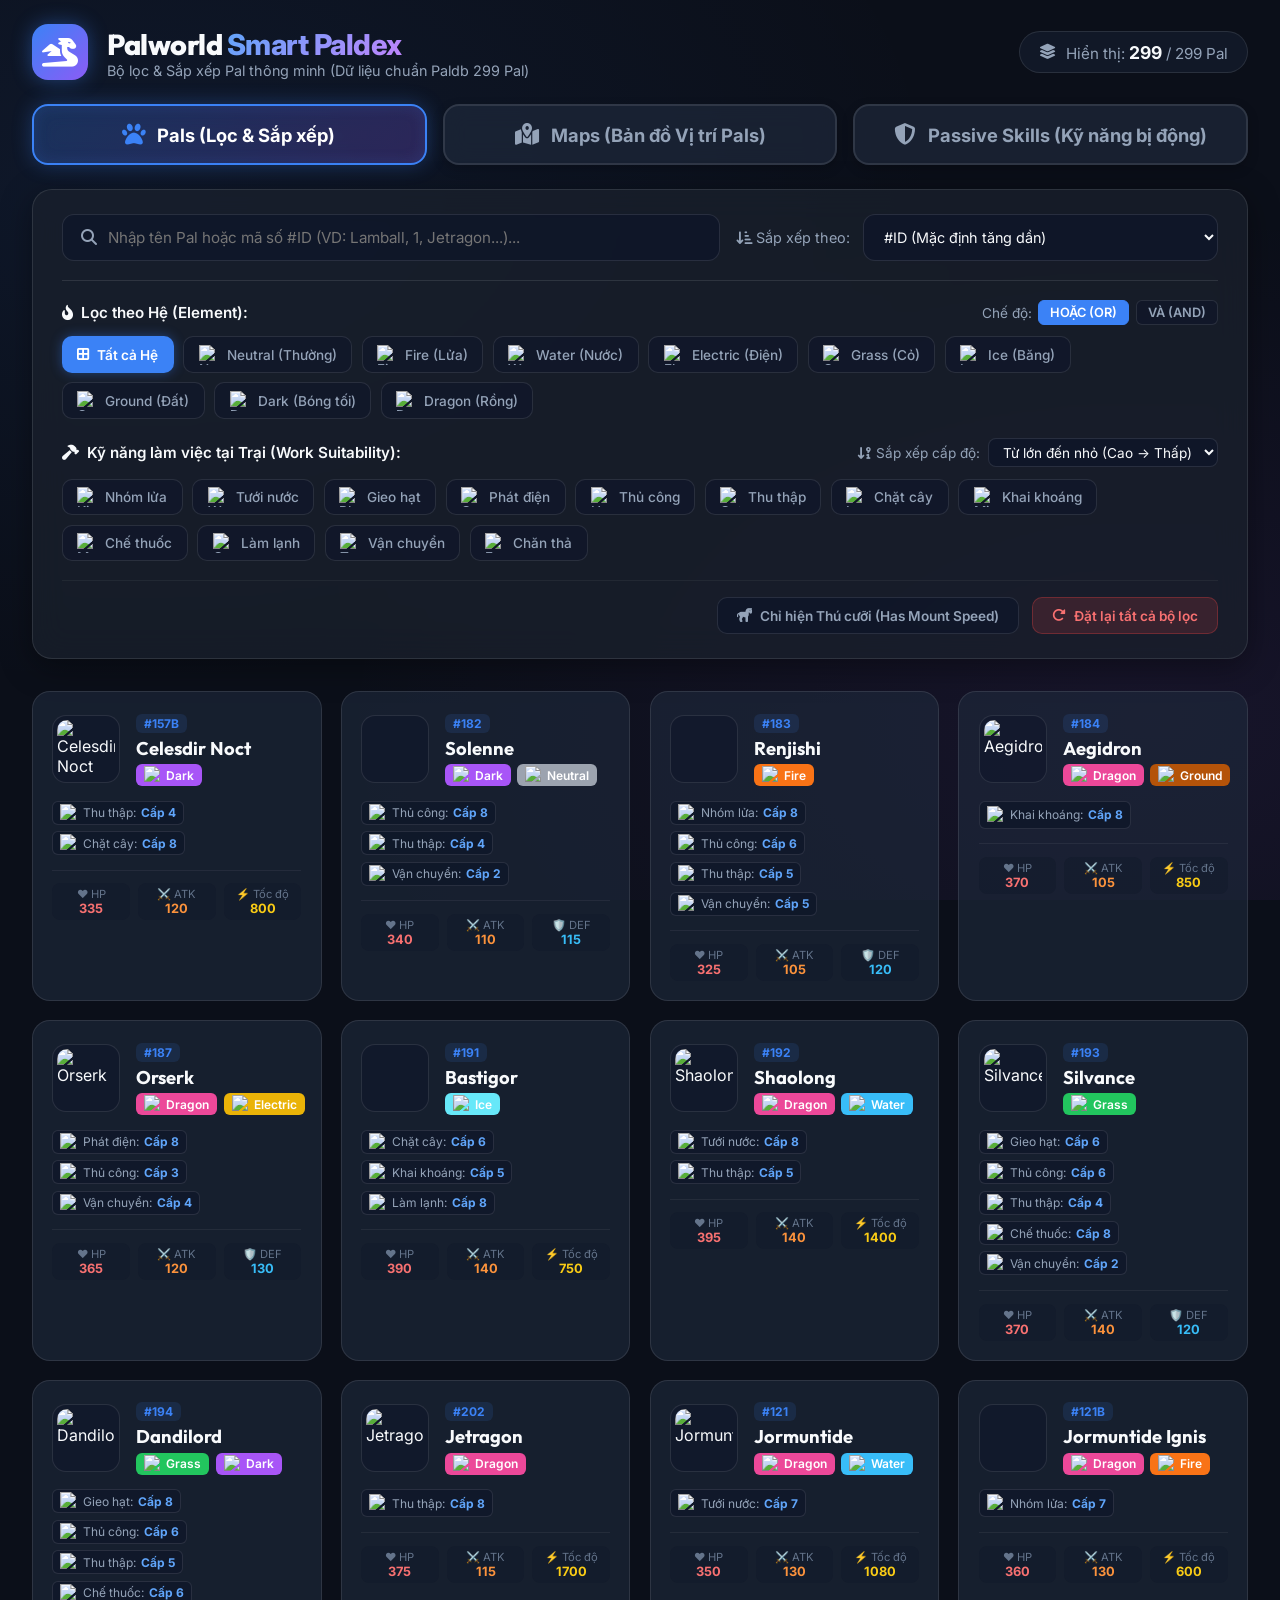
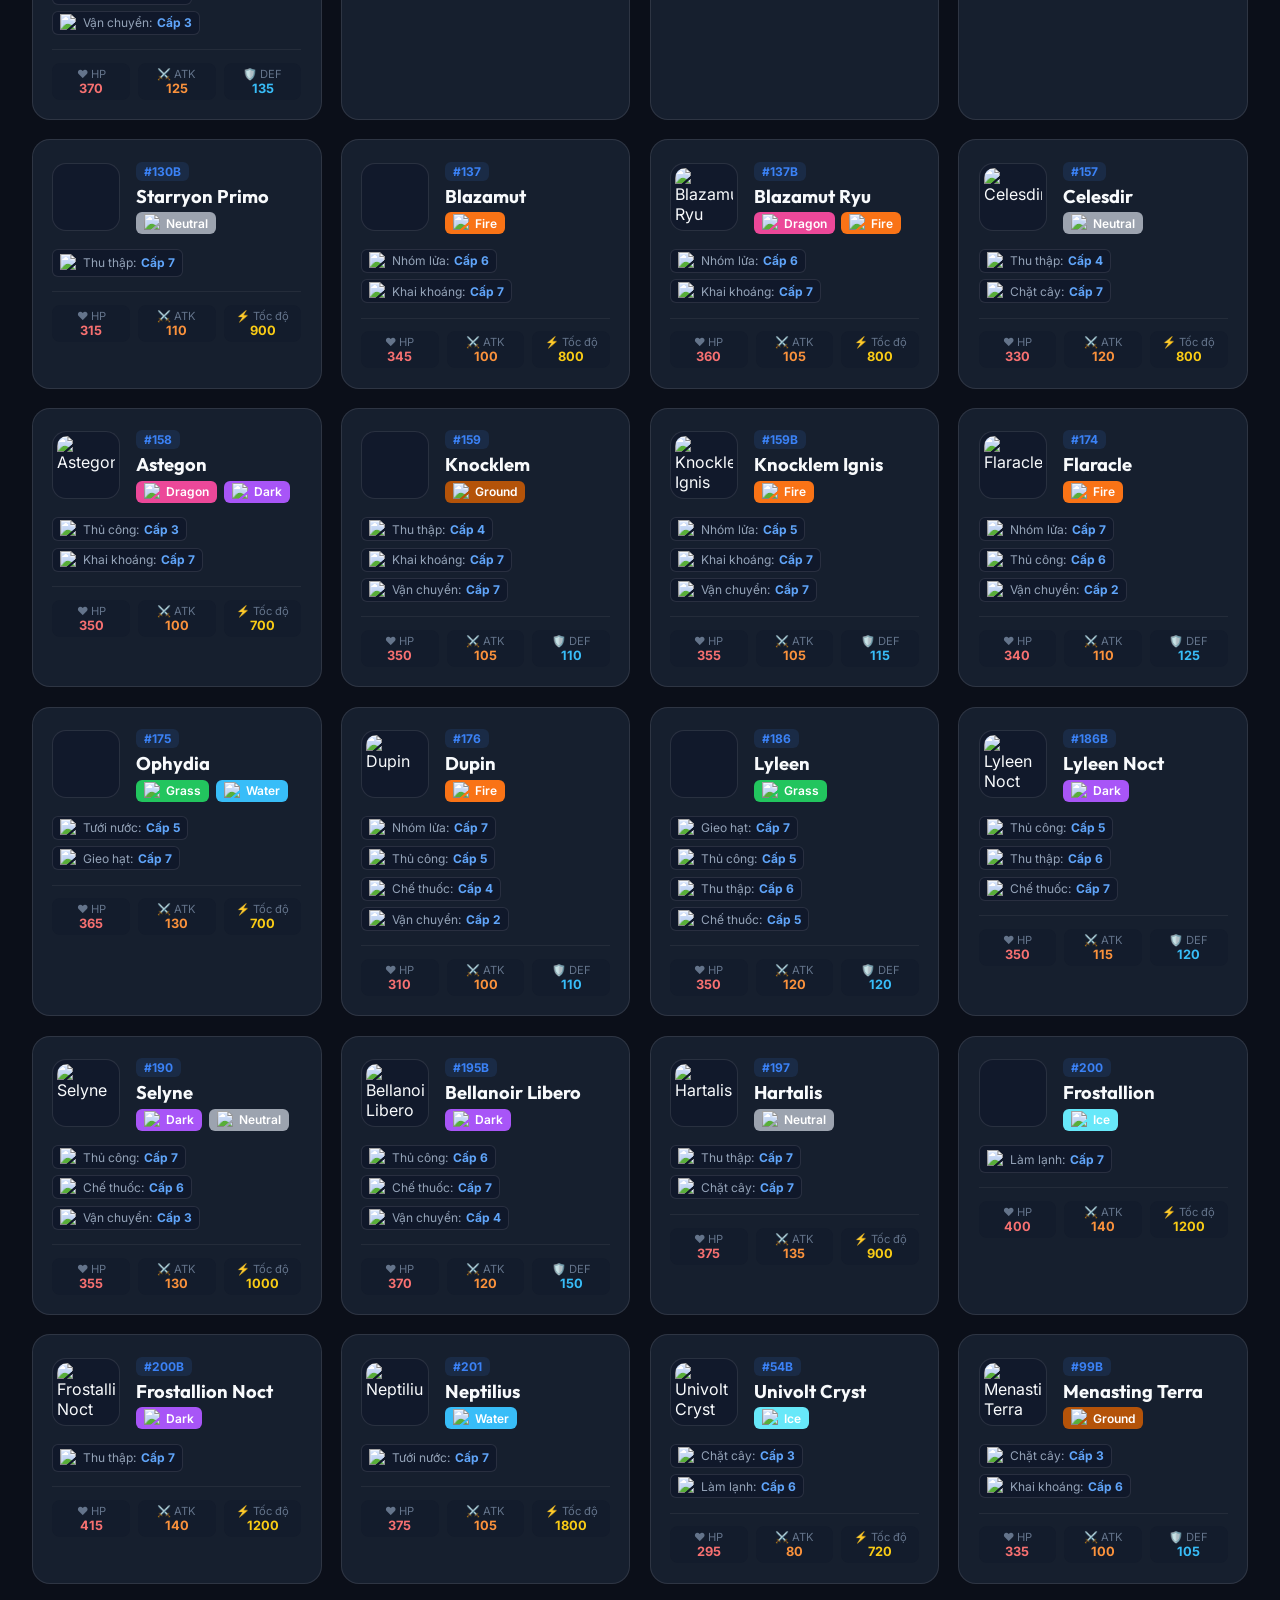
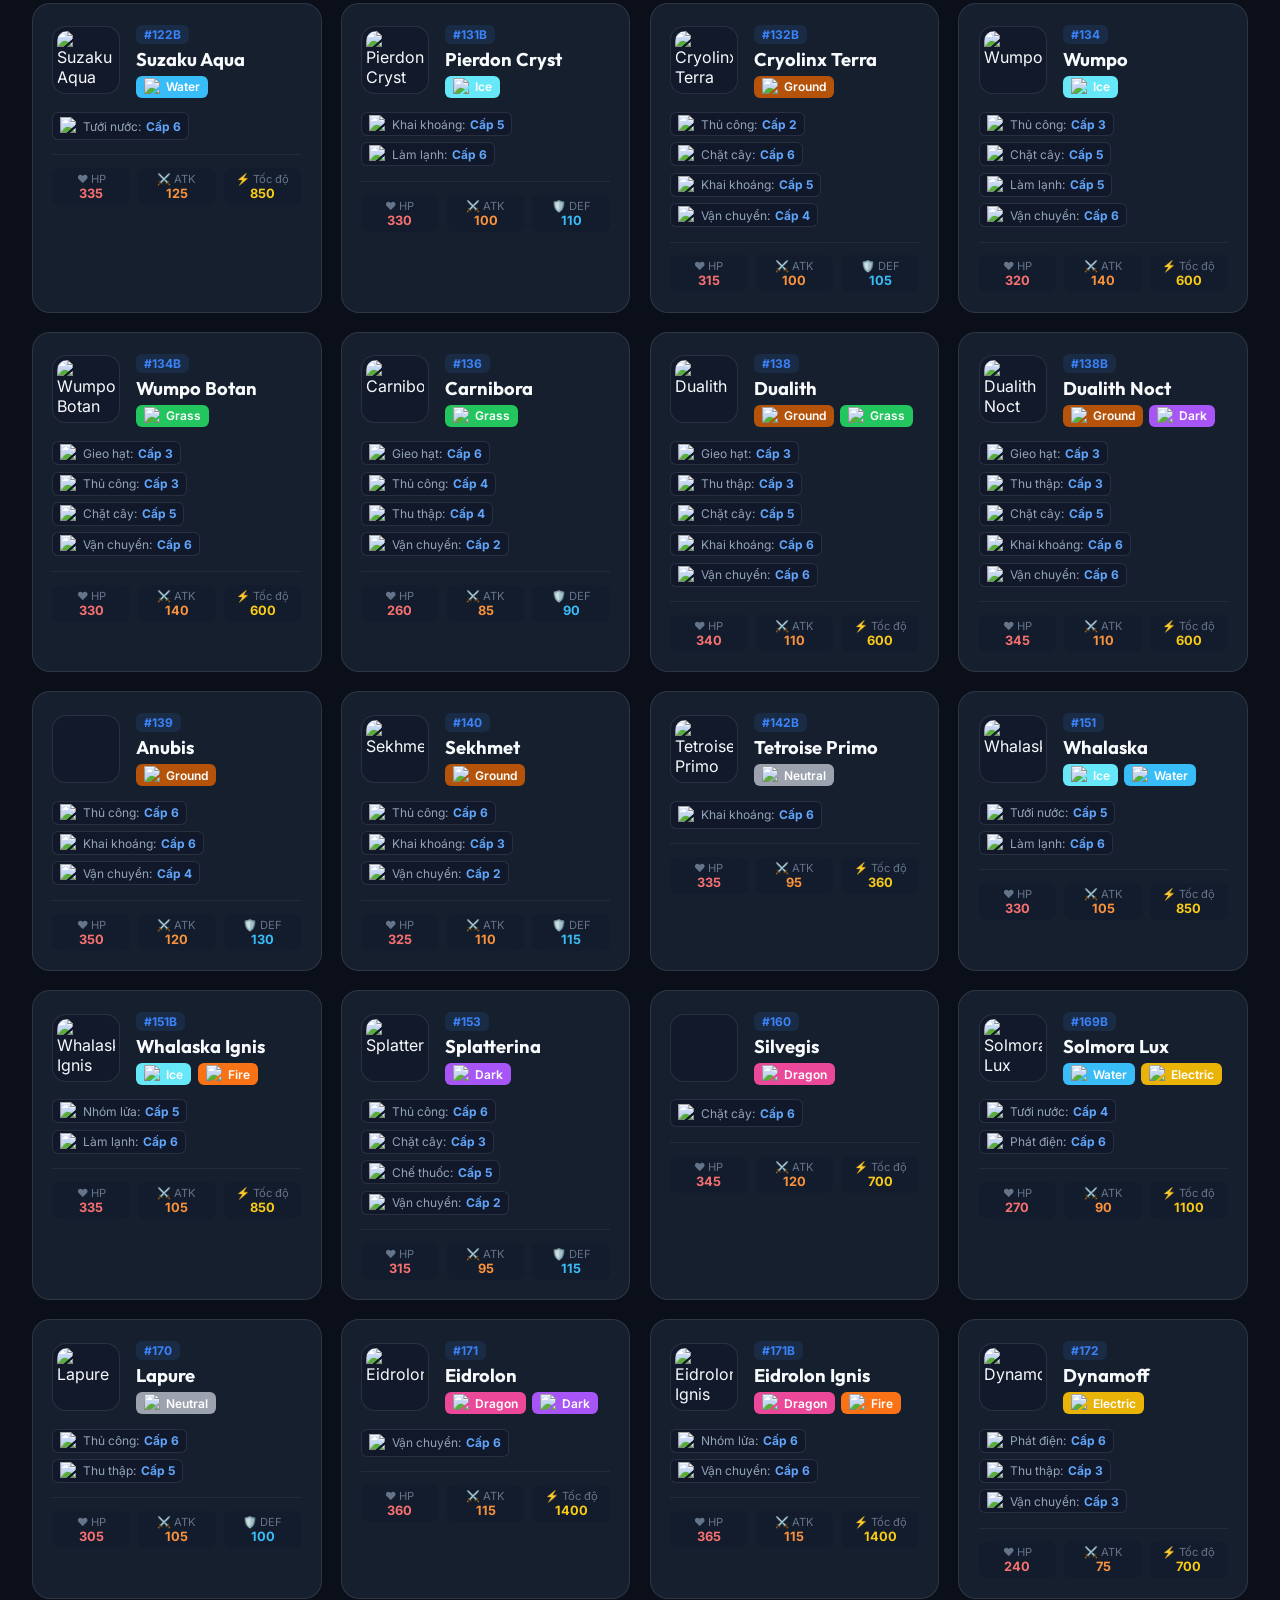
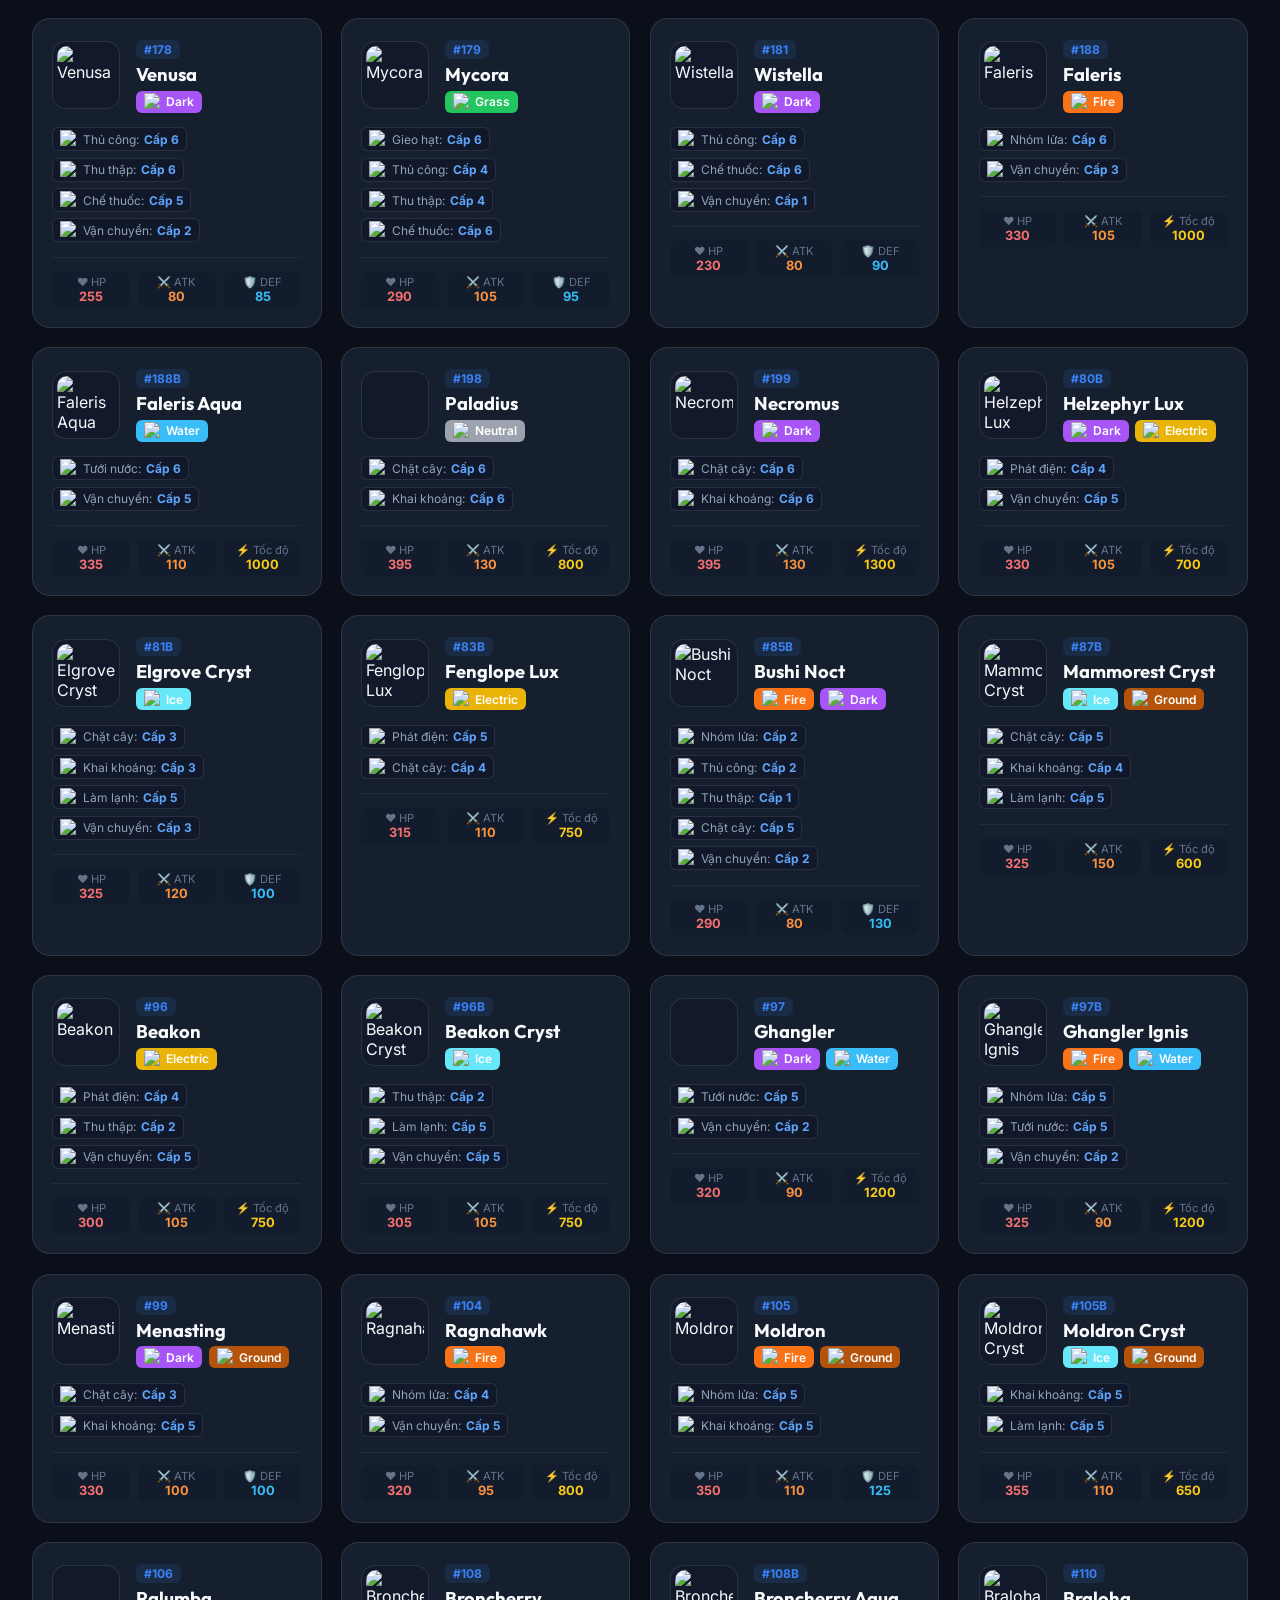
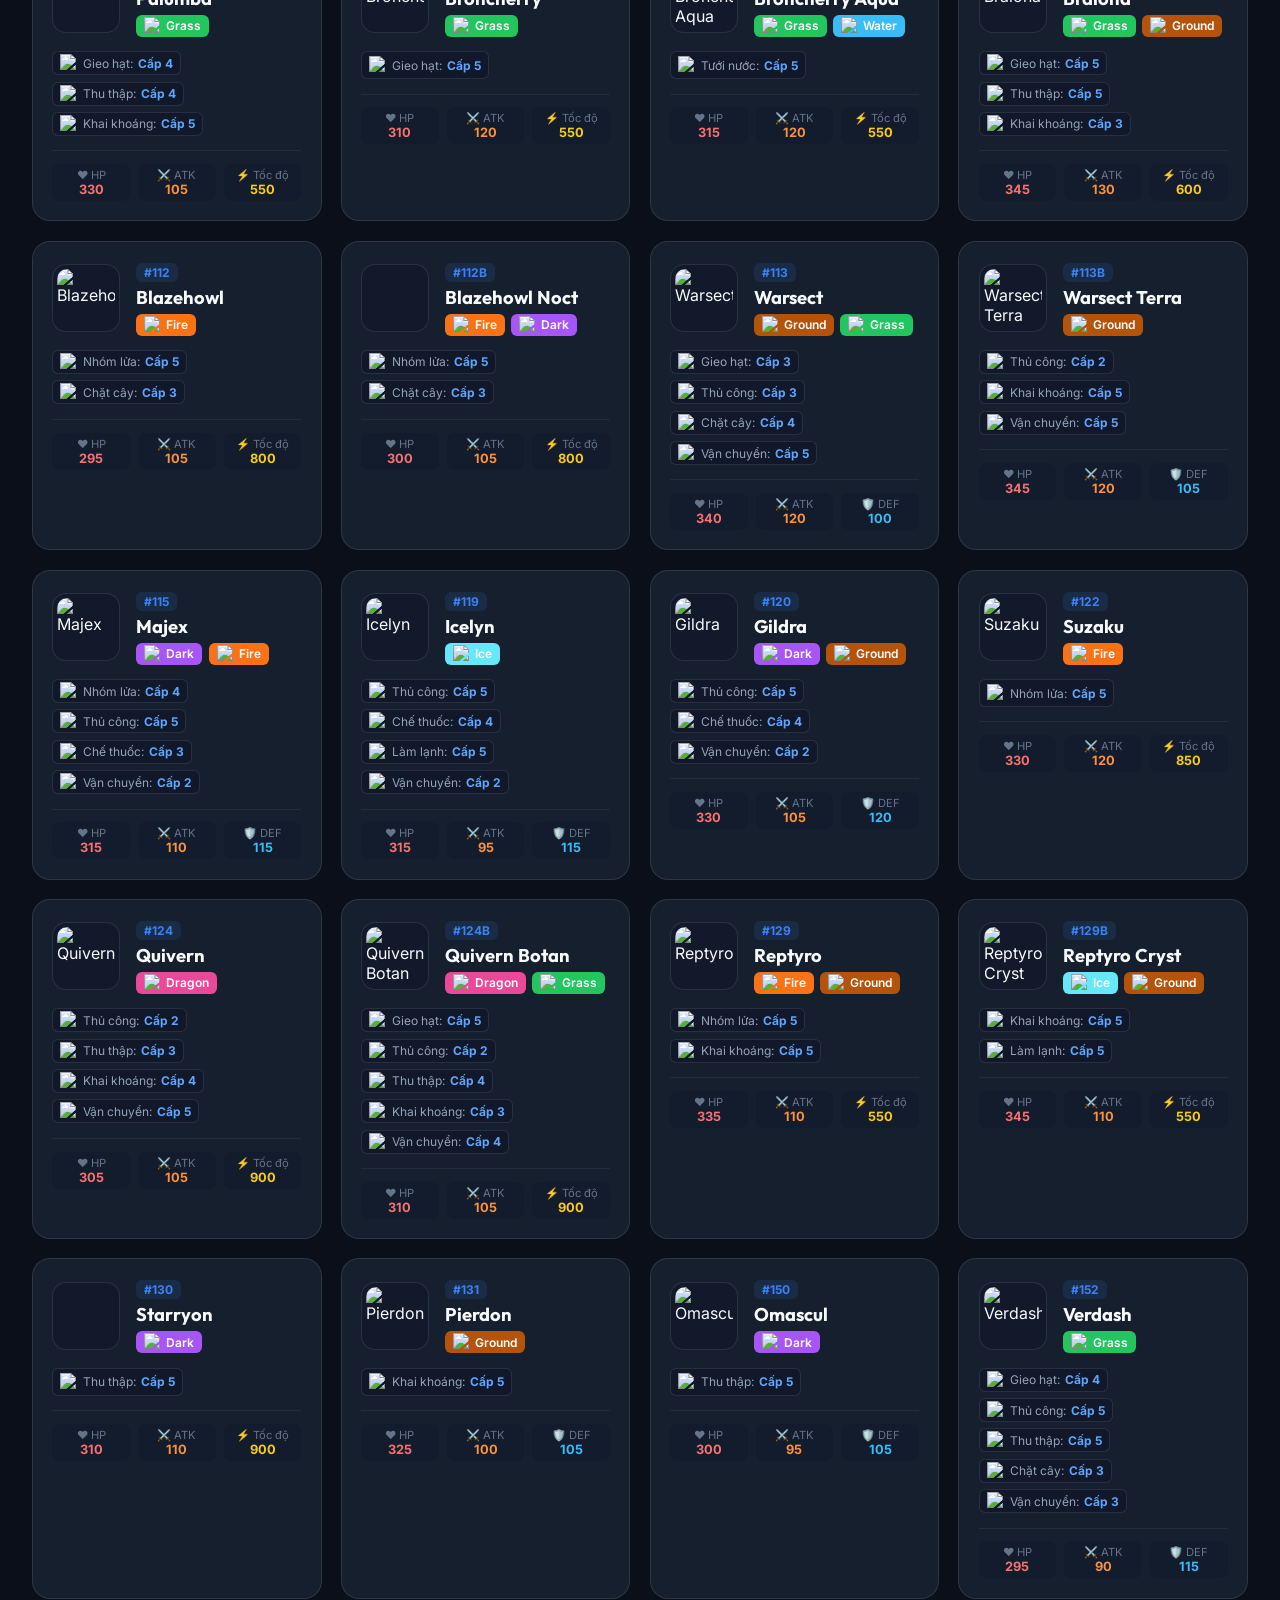
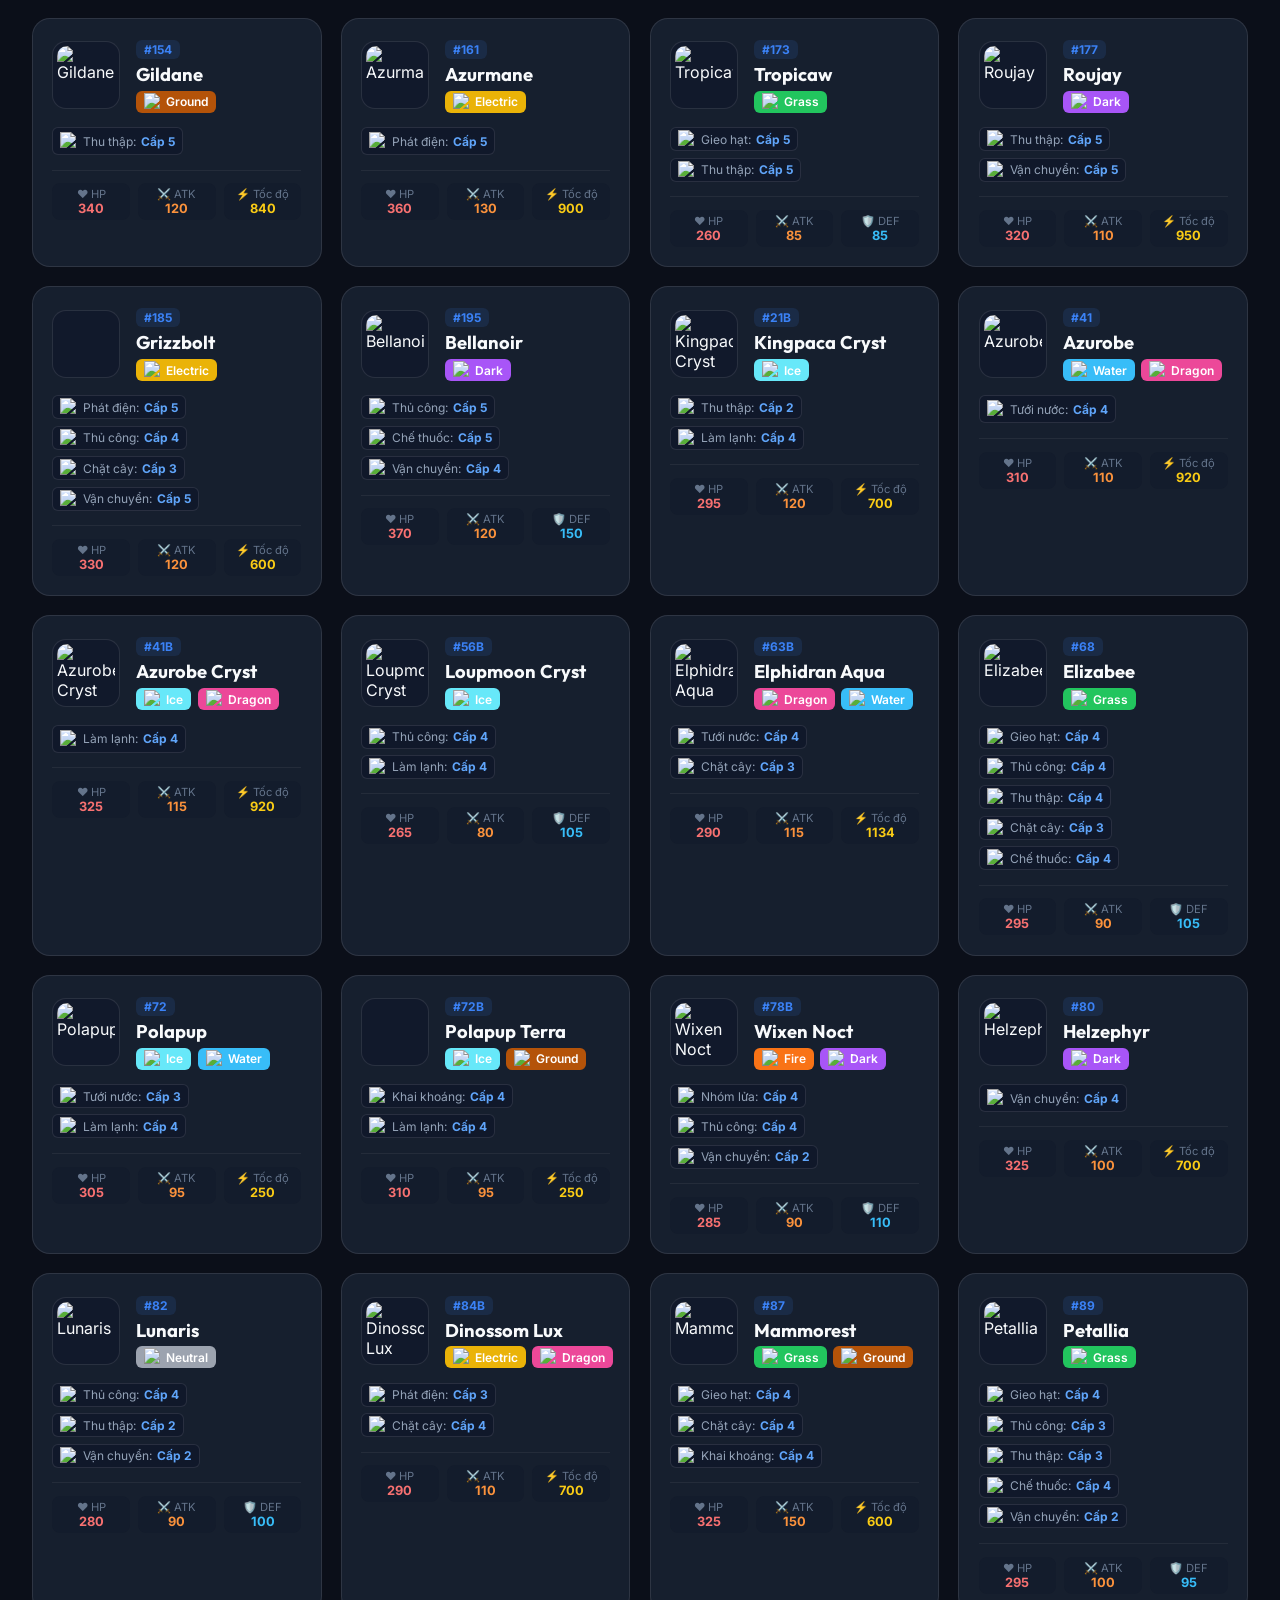
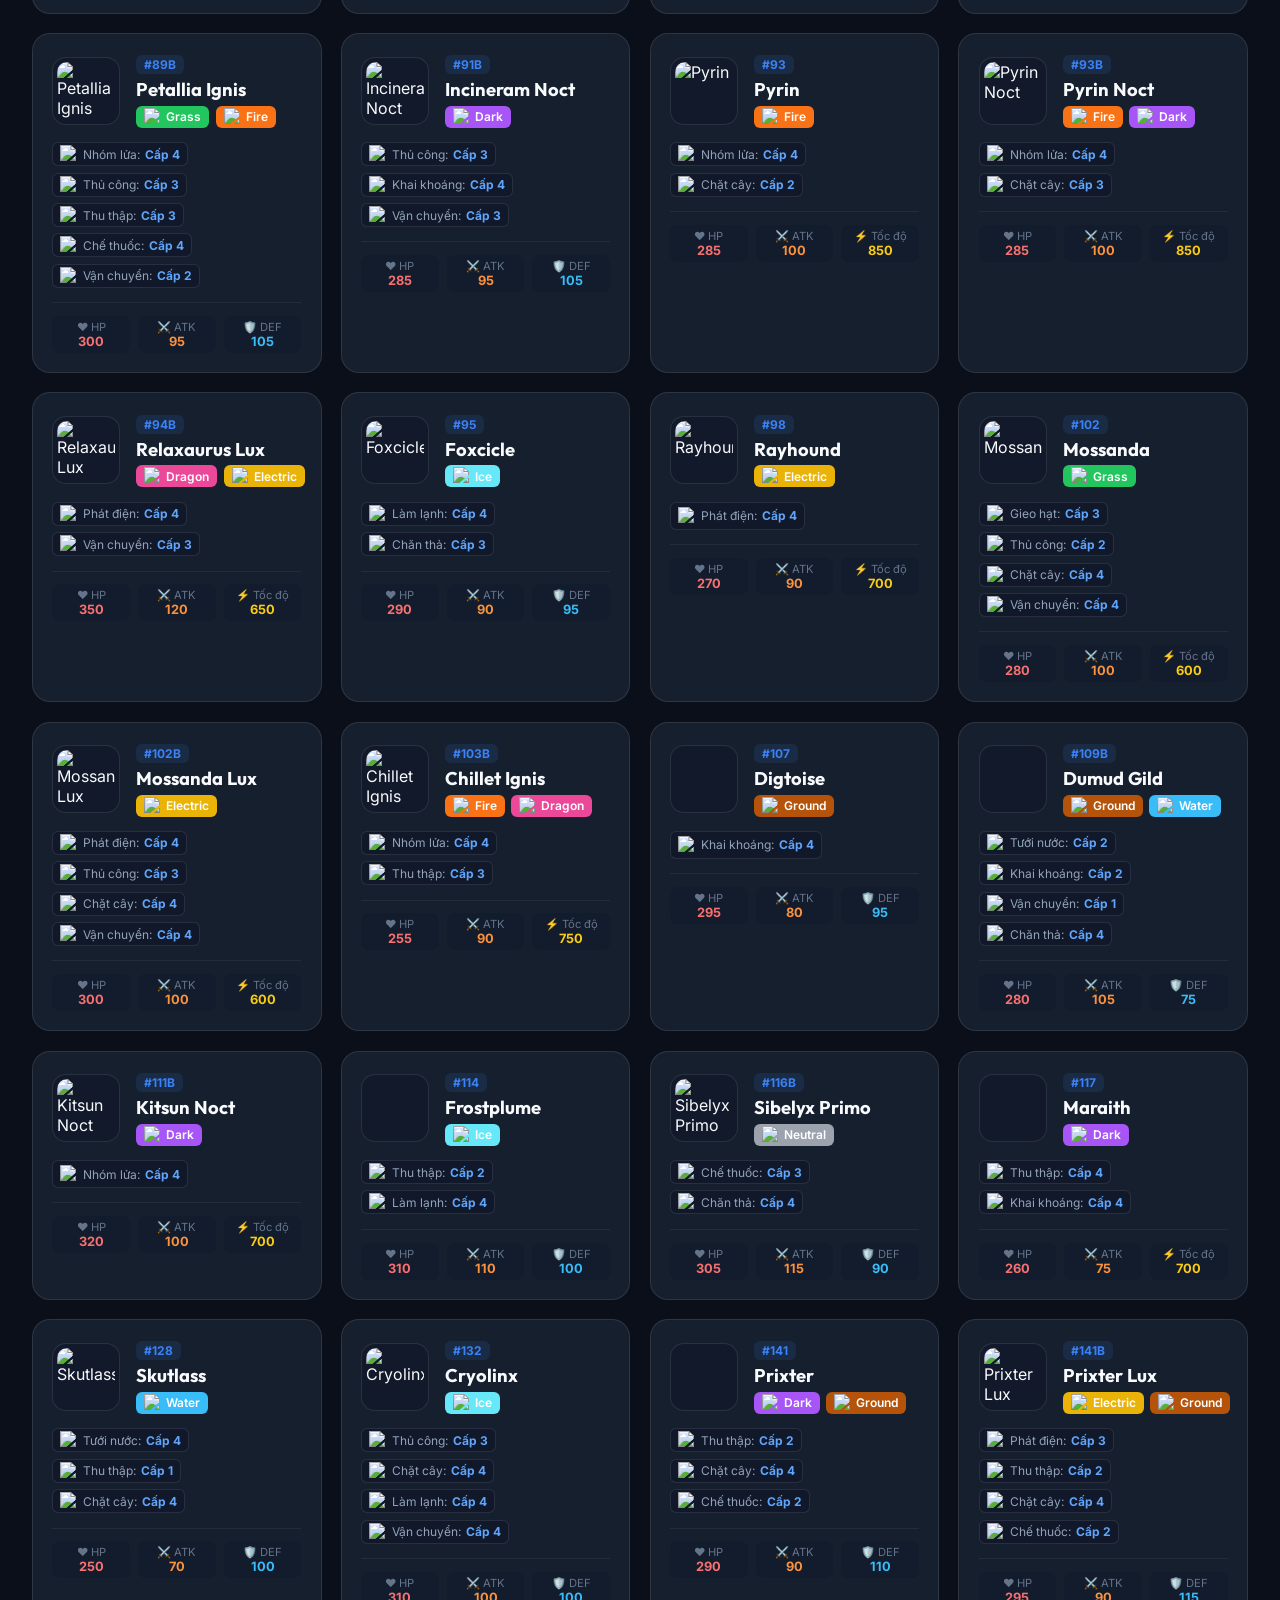
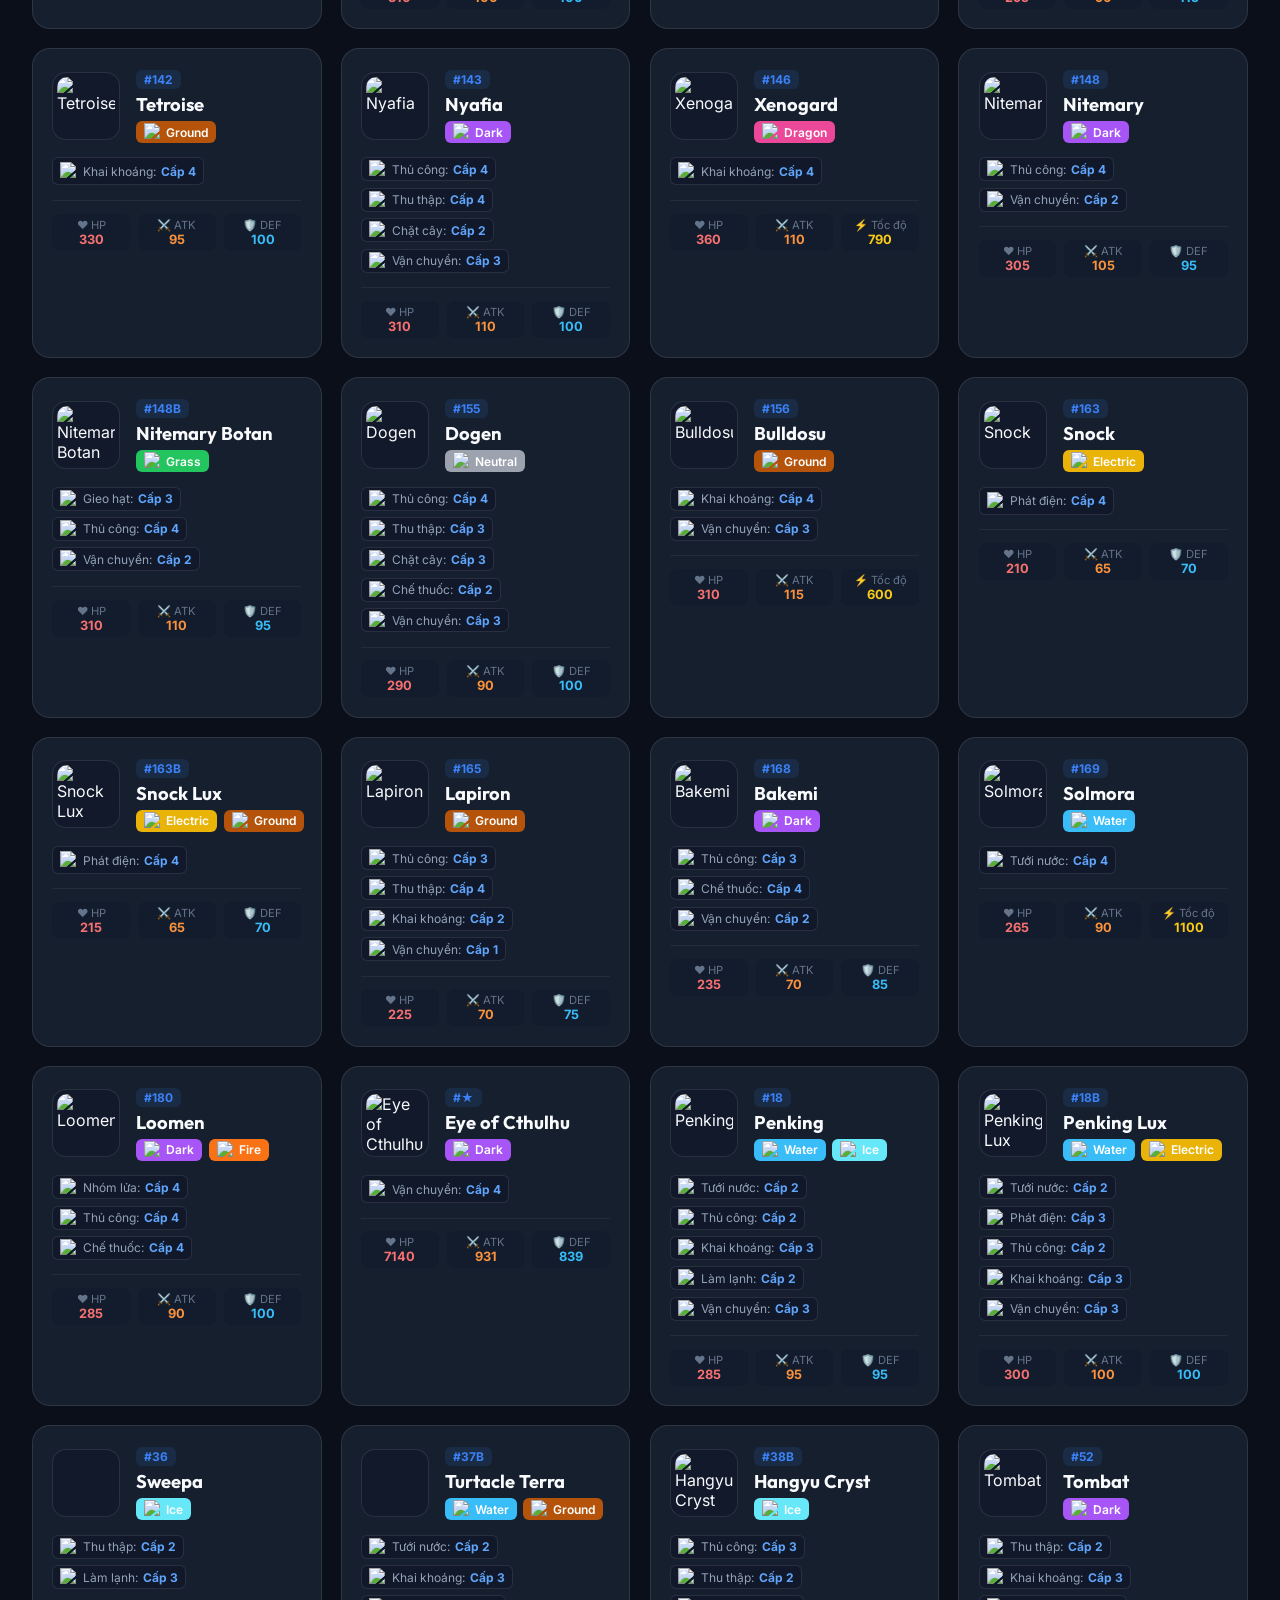
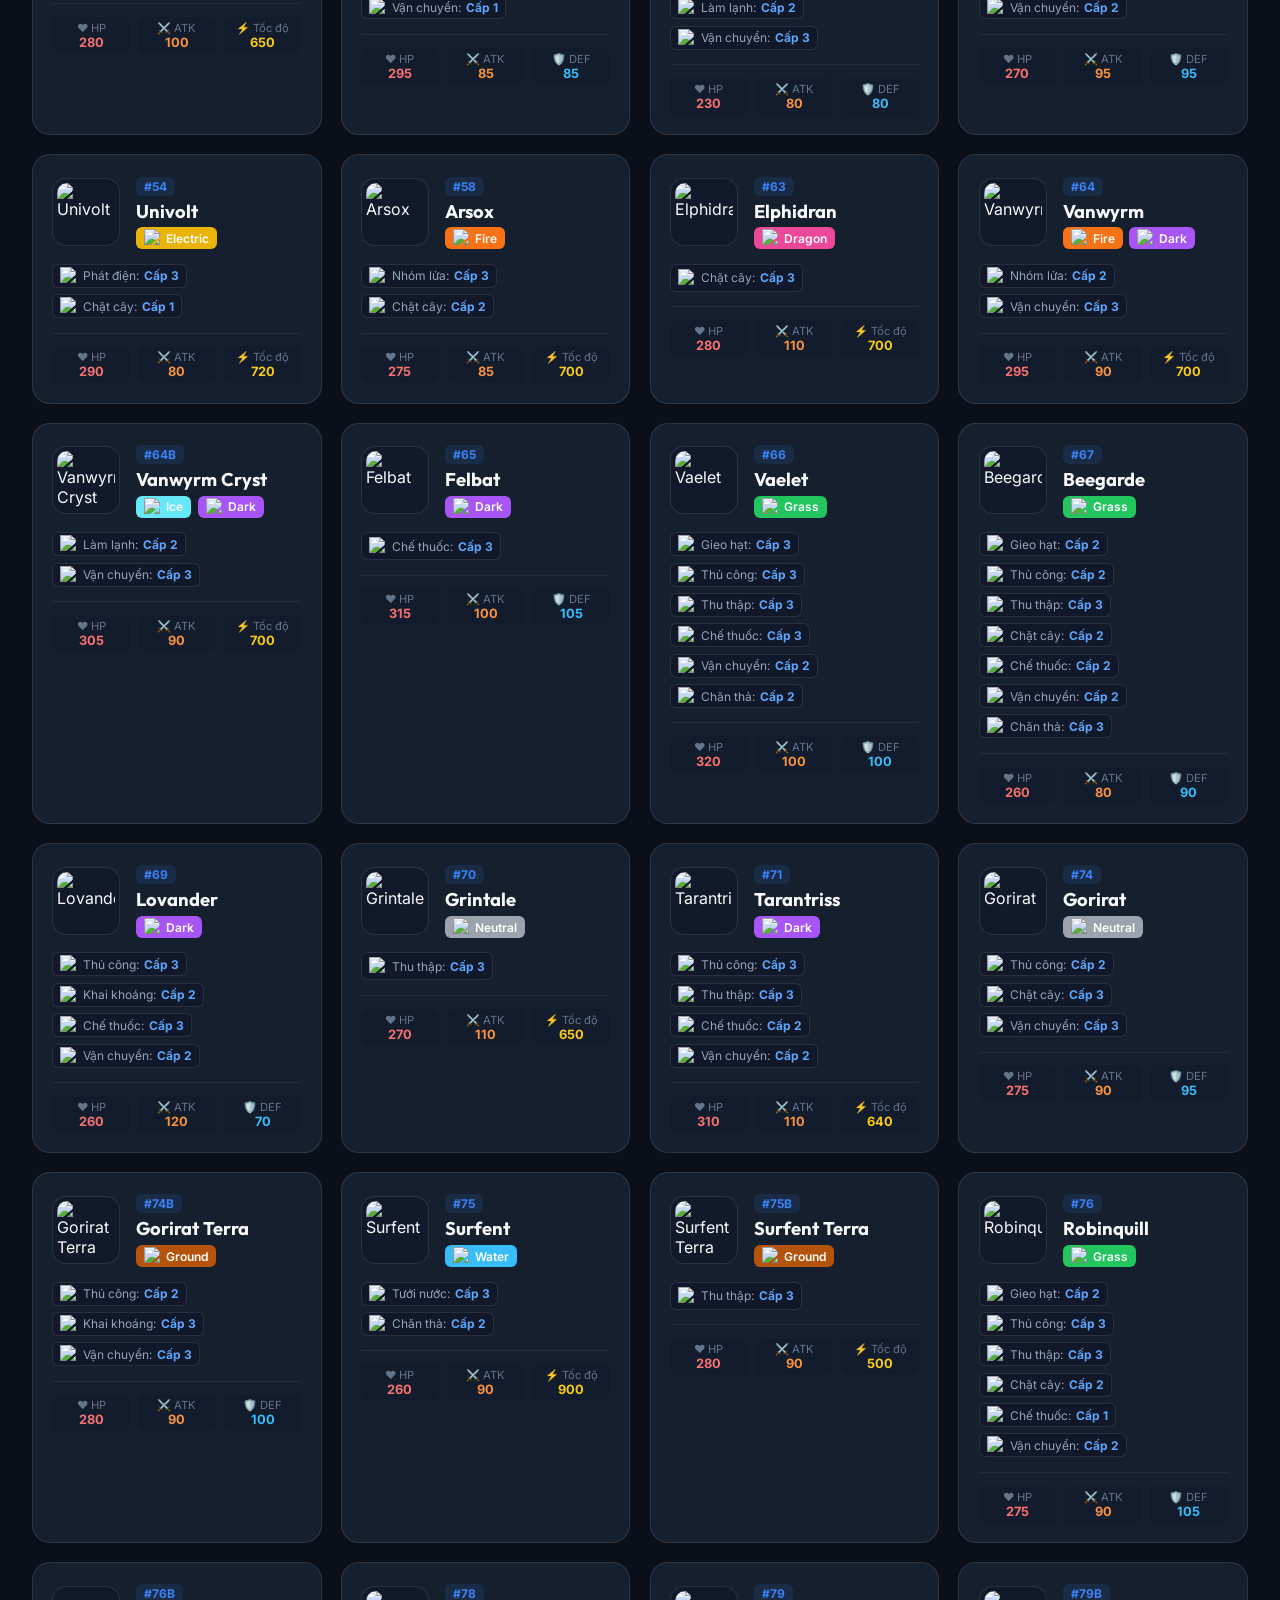
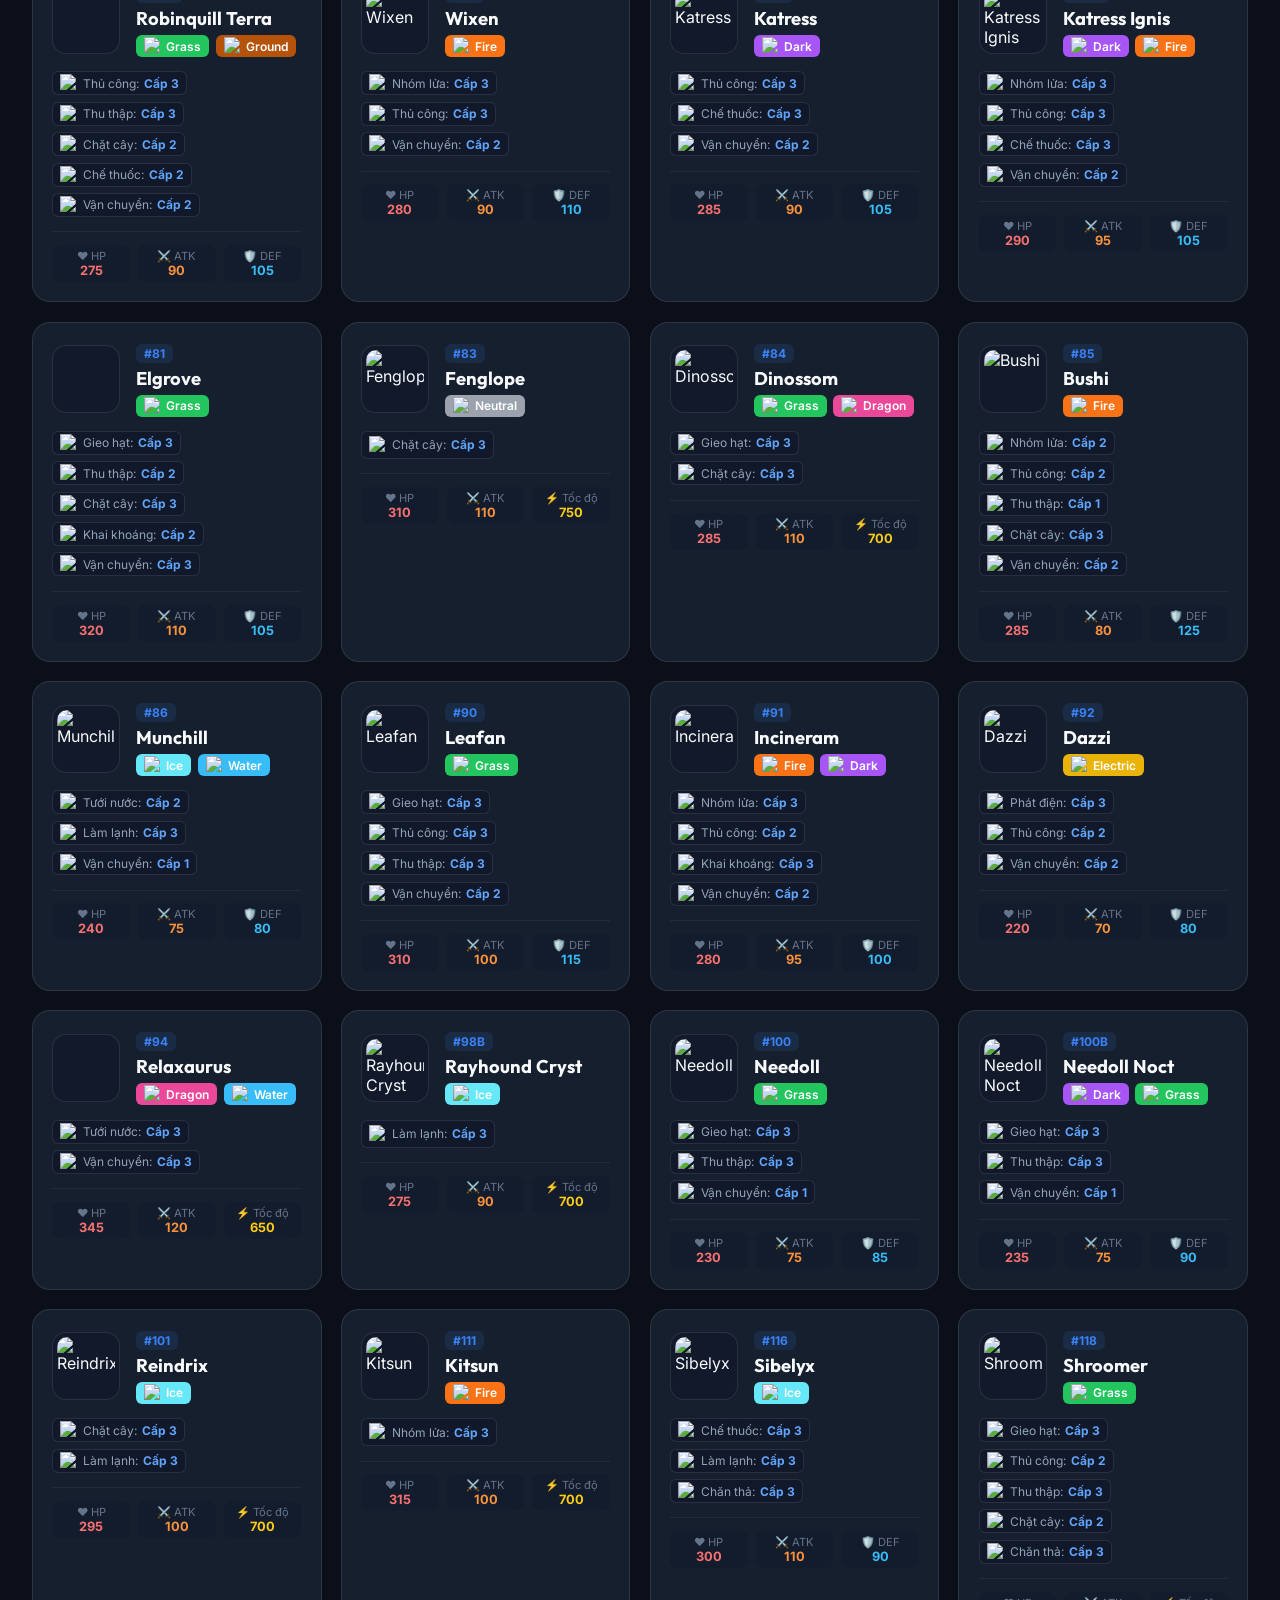
==== commit ef8f5fe6: "add many features" ====
--- a/sort_program/index.html
+++ b/sort_program/index.html
@@ -40,13 +40,16 @@
             </div>
         </header>
 
-        <!-- Mode Navigation Tabs (Pals vs Maps) -->
+        <!-- Mode Navigation Tabs (Pals vs Maps vs Passives) -->
         <div class="mode-navigation">
             <button id="tab-btn-pals" class="mode-tab-btn active" data-mode="pals">
                 <i class="fa-solid fa-paw"></i> <span>Pals (Lọc & Sắp xếp)</span>
             </button>
             <button id="tab-btn-maps" class="mode-tab-btn" data-mode="maps">
                 <i class="fa-solid fa-map-marked-alt"></i> <span>Maps (Bản đồ Vị trí Pals)</span>
+            </button>
+            <button id="tab-btn-passives" class="mode-tab-btn" data-mode="passives">
+                <i class="fa-solid fa-shield-halved"></i> <span>Passive Skills (Kỹ năng bị động)</span>
             </button>
         </div>
 
@@ -260,6 +263,49 @@
                 <div id="leaflet-map" class="interactive-map"></div>
             </section>
         </div>
+
+        <!-- PASSIVES TAB VIEW -->
+        <div id="view-passives" class="tab-view hidden">
+            <section class="toolbar-section glass-panel">
+                <div class="toolbar-top">
+                    <div class="search-box">
+                        <i class="fa-solid fa-magnifying-glass search-icon"></i>
+                        <input type="text" id="passives-search" placeholder="🔍 Nhập tên Kỹ năng bị động hoặc thông số hiệu ứng (VD: Legend, Thần tốc, Tấn công+)..." autocomplete="off">
+                    </div>
+                    <div class="sort-box">
+                        <label for="passives-sort"><i class="fa-solid fa-arrow-up-z-a"></i> Sắp xếp theo:</label>
+                        <select id="passives-sort" class="sort-select">
+                            <option value="tier_desc">Cấp độ / Phẩm chất (Rank 5 -> Rank -3 giảm dần) - Mặc định</option>
+                            <option value="tier_asc">Cấp độ / Phẩm chất (Rank -3 -> Rank 5 tăng dần)</option>
+                            <option value="name_asc">Tên Kỹ Năng (A -> Z)</option>
+                            <option value="name_desc">Tên Kỹ Năng (Z -> A)</option>
+                        </select>
+                    </div>
+                </div>
+
+                <div class="filters-row mt-3" style="display:flex; justify-content:space-between; align-items:center; flex-wrap:wrap; gap:10px;">
+                    <div class="filter-group">
+                        <span class="filter-label"><i class="fa-solid fa-layer-group"></i> Nhóm kỹ năng:</span>
+                        <div class="filter-chips">
+                            <button class="chip passive-category-chip active" data-cat="pal">
+                                <i class="fa-solid fa-paw"></i> Dành cho Pal (114 Kỹ năng)
+                            </button>
+                            <button class="chip passive-category-chip" data-cat="all">
+                                <i class="fa-solid fa-globe"></i> Tất cả trong game (309 Kỹ năng)
+                            </button>
+                        </div>
+                    </div>
+                    <div class="stat-pill" style="margin:0;">
+                        <i class="fa-solid fa-list-check"></i>
+                        <span>Hiển thị: <strong id="passives-visible-count">114</strong> / <span id="passives-total-count">309</span> Kỹ năng</span>
+                    </div>
+                </div>
+            </section>
+
+            <section class="passives-grid-section mt-4">
+                <div id="passives-grid" class="passives-grid"></div>
+            </section>
+        </div>
     </div>
 
     <!-- Detail Modal -->
@@ -277,6 +323,7 @@
     <!-- Data Bundles fallback (Tránh lỗi CORS khi chạy local file://) -->
     <script src="data/pals_bundle.js"></script>
     <script src="data/map_spawn_bundle.js"></script>
+    <script src="data/passives_bundle.js"></script>
     <script src="app.js"></script>
 </body>
 </html>
--- a/sort_program/index.css
+++ b/sort_program/index.css
@@ -717,6 +717,180 @@
     gap: 0.6rem;
 }
 
+/* ==========================================================================
+   PARTNER SKILL STYLES (MODAL)
+   ========================================================================== */
+.partner-skill-card {
+    background: linear-gradient(135deg, rgba(88, 28, 135, 0.3) 0%, rgba(30, 41, 59, 0.85) 100%);
+    border: 1px solid rgba(168, 85, 247, 0.35);
+    border-radius: 12px;
+    padding: 14px;
+    margin-top: 8px;
+    margin-bottom: 16px;
+    box-shadow: 0 4px 14px rgba(0, 0, 0, 0.3);
+}
+
+.partner-skill-desc {
+    display: flex;
+    align-items: flex-start;
+    gap: 10px;
+    color: #e2e8f0;
+    font-size: 0.95rem;
+    line-height: 1.5;
+}
+
+.partner-skill-desc i {
+    margin-top: 3px;
+    font-size: 1.1rem;
+    flex-shrink: 0;
+}
+
+.partner-levels-box {
+    margin-top: 12px;
+    display: flex;
+    flex-direction: column;
+    gap: 6px;
+}
+
+.partner-level-badge {
+    background: rgba(15, 23, 42, 0.85);
+    border: 1px solid rgba(168, 85, 247, 0.45);
+    color: #e9d5ff;
+    padding: 6px 12px;
+    border-radius: 8px;
+    font-size: 0.88rem;
+    font-weight: 500;
+    display: flex;
+    align-items: center;
+    gap: 8px;
+    box-shadow: 0 2px 6px rgba(0, 0, 0, 0.2);
+}
+
+/* ==========================================================================
+   ITEM DROPS & RANCHING STYLES (MODAL)
+   ========================================================================== */
+.modal-drops-list {
+    display: grid;
+    grid-template-columns: repeat(auto-fill, minmax(260px, 1fr));
+    gap: 12px;
+    margin-top: 8px;
+    margin-bottom: 16px;
+}
+
+.drop-item-card {
+    display: flex;
+    align-items: flex-start;
+    gap: 12px;
+    background: rgba(30, 41, 59, 0.75);
+    border: 1px solid rgba(255, 255, 255, 0.1);
+    border-radius: 12px;
+    padding: 12px;
+    transition: all 0.25s ease;
+    box-shadow: 0 4px 12px rgba(0, 0, 0, 0.25);
+}
+
+.drop-item-card:hover {
+    background: rgba(51, 65, 85, 0.9);
+    border-color: var(--accent-color);
+    transform: translateY(-2px);
+    box-shadow: 0 6px 18px rgba(56, 189, 248, 0.2);
+}
+
+.drop-item-card.ranch-card {
+    border-color: rgba(16, 185, 129, 0.35);
+    background: linear-gradient(135deg, rgba(6, 78, 59, 0.35) 0%, rgba(30, 41, 59, 0.8) 100%);
+}
+
+.drop-item-card.ranch-card:hover {
+    border-color: #10b981;
+    box-shadow: 0 6px 18px rgba(16, 185, 129, 0.25);
+}
+
+.drop-item-icon {
+    width: 48px;
+    height: 48px;
+    border-radius: 10px;
+    background: rgba(15, 23, 42, 0.8);
+    border: 1px solid rgba(255, 255, 255, 0.15);
+    display: flex;
+    align-items: center;
+    justify-content: center;
+    flex-shrink: 0;
+    padding: 4px;
+}
+
+.drop-item-icon img {
+    width: 100%;
+    height: 100%;
+    object-fit: contain;
+}
+
+.drop-item-info {
+    display: flex;
+    flex-direction: column;
+    gap: 6px;
+    flex: 1;
+    min-width: 0;
+}
+
+.drop-item-name {
+    font-weight: 700;
+    font-size: 0.95rem;
+    color: #f8fafc;
+    word-break: break-word;
+}
+
+.drop-item-details {
+    display: flex;
+    flex-wrap: wrap;
+    gap: 6px;
+}
+
+.drop-qty-badge, .drop-rate-badge {
+    display: inline-flex;
+    align-items: center;
+    gap: 5px;
+    font-size: 0.8rem;
+    padding: 3px 8px;
+    border-radius: 6px;
+    font-weight: 600;
+}
+
+.drop-qty-badge {
+    background: rgba(56, 189, 248, 0.15);
+    color: #38bdf8;
+    border: 1px solid rgba(56, 189, 248, 0.3);
+}
+
+.drop-rate-badge {
+    background: rgba(244, 63, 94, 0.15);
+    color: #fb7185;
+    border: 1px solid rgba(244, 63, 94, 0.3);
+}
+
+.drop-item-levels {
+    display: flex;
+    flex-wrap: wrap;
+    gap: 5px;
+    margin-top: 2px;
+}
+
+.drop-level-badge {
+    background: rgba(16, 185, 129, 0.18);
+    color: #34d399;
+    border: 1px solid rgba(16, 185, 129, 0.35);
+    padding: 2px 6px;
+    border-radius: 6px;
+    font-size: 0.76rem;
+    font-family: monospace, sans-serif;
+}
+
+.empty-drop-text {
+    color: var(--text-secondary);
+    font-size: 0.85rem;
+    font-style: italic;
+}
+
 /* Responsive */
 @media (max-width: 768px) {
     body { padding: 1rem; }
@@ -1142,144 +1316,126 @@
     animation: pulse-night-to-red 1.6s infinite ease-in-out;
 }
 
-/* Nút chuyển nhanh sang Bản đồ trên Thẻ Pal và trong Modal */
-.card-map-quick-btn {
-    background: rgba(56, 189, 248, 0.15);
-    border: 1px solid rgba(56, 189, 248, 0.4);
-    color: #38bdf8;
-    padding: 3px 8px;
-    border-radius: 6px;
+/* =========================================
+   PASSIVE SKILLS SECTION STYLES
+   ========================================= */
+.passives-grid {
+    display: grid;
+    grid-template-columns: repeat(auto-fill, minmax(310px, 1fr));
+    gap: 1.25rem;
+    padding-bottom: 3rem;
+}
+
+.passive-card {
+    background: rgba(30, 41, 59, 0.65);
+    border: 1px solid rgba(255, 255, 255, 0.08);
+    border-radius: 16px;
+    padding: 1.25rem;
+    display: flex;
+    flex-direction: column;
+    justify-content: space-between;
+    transition: all 0.25s cubic-bezier(0.4, 0, 0.2, 1);
+    position: relative;
+    overflow: hidden;
+    backdrop-filter: blur(12px);
+    box-shadow: 0 4px 20px rgba(0, 0, 0, 0.2);
+}
+
+.passive-card:hover {
+    transform: translateY(-4px);
+    border-color: rgba(255, 255, 255, 0.22);
+    box-shadow: 0 12px 30px rgba(0, 0, 0, 0.4);
+}
+
+.passive-header {
+    display: flex;
+    justify-content: space-between;
+    align-items: center;
+    margin-bottom: 0.75rem;
+    gap: 0.5rem;
+}
+
+.passive-rank-badge {
+    padding: 0.25rem 0.75rem;
+    border-radius: 9999px;
     font-size: 0.75rem;
     font-weight: 700;
-    cursor: pointer;
-    transition: all 0.2s ease;
+    text-transform: uppercase;
+    letter-spacing: 0.5px;
     display: inline-flex;
     align-items: center;
-    gap: 4px;
-}
-
-.card-map-quick-btn:hover {
-    background: #38bdf8;
-    color: #0f172a;
-    box-shadow: 0 0 10px rgba(56, 189, 248, 0.6);
-    transform: scale(1.05);
-}
-
-.modal-view-map-btn {
-    background: linear-gradient(135deg, #0284c7 0%, #3b82f6 100%);
-    border: 1px solid #60a5fa;
-    color: #fff;
-    padding: 12px 24px;
+    gap: 0.35rem;
+    box-shadow: 0 2px 8px rgba(0,0,0,0.25);
+}
+
+.passive-rank-badge.rank-5 {
+    background: linear-gradient(135deg, #f59e0b, #ec4899, #8b5cf6);
+    color: #ffffff;
+    border: 1px solid rgba(255, 255, 255, 0.3);
+    text-shadow: 0 1px 2px rgba(0,0,0,0.5);
+}
+
+.passive-rank-badge.rank-4 {
+    background: linear-gradient(135deg, #d97706, #f59e0b);
+    color: #ffffff;
+    border: 1px solid rgba(251, 191, 36, 0.4);
+}
+
+.passive-rank-badge.rank-3 {
+    background: rgba(245, 158, 11, 0.2);
+    color: #fcd34d;
+    border: 1px solid rgba(245, 158, 11, 0.35);
+}
+
+.passive-rank-badge.rank-normal {
+    background: rgba(148, 163, 184, 0.15);
+    color: #e2e8f0;
+    border: 1px solid rgba(148, 163, 184, 0.3);
+}
+
+.passive-rank-badge.rank-negative {
+    background: rgba(239, 68, 68, 0.2);
+    color: #fca5a5;
+    border: 1px solid rgba(239, 68, 68, 0.4);
+}
+
+.passive-cat-tag {
+    font-size: 0.7rem;
+    padding: 0.2rem 0.6rem;
+    border-radius: 6px;
+    background: rgba(15, 23, 42, 0.6);
+    color: var(--text-muted);
+    border: 1px solid rgba(255, 255, 255, 0.05);
+}
+
+.passive-cat-tag.pal {
+    color: #60a5fa;
+    border-color: rgba(96, 165, 250, 0.3);
+}
+
+.passive-name {
+    font-size: 1.08rem;
+    font-weight: 700;
+    color: #f8fafc;
+    margin-bottom: 0.6rem;
+    line-height: 1.35;
+    font-family: 'Outfit', sans-serif;
+}
+
+.passive-desc {
+    font-size: 0.88rem;
+    color: #cbd5e1;
+    line-height: 1.55;
+    background: rgba(15, 23, 42, 0.45);
+    padding: 0.75rem 0.9rem;
     border-radius: 10px;
-    font-size: 1rem;
-    font-weight: 700;
-    cursor: pointer;
-    transition: all 0.25s cubic-bezier(0.4, 0, 0.2, 1);
-    display: inline-flex;
-    align-items: center;
-    justify-content: center;
-    gap: 10px;
-    box-shadow: 0 4px 15px rgba(2, 132, 199, 0.4);
-    width: 100%;
-}
-
-.modal-view-map-btn:hover {
-    background: linear-gradient(135deg, #0369a1 0%, #2563eb 100%);
-    box-shadow: 0 6px 20px rgba(59, 130, 246, 0.6);
-    transform: translateY(-2px);
-}
-
-/* Container của Bản đồ nhúng ngay tại chỗ trong Modal */
-.modal-inline-map-box {
-    background: rgba(15, 23, 42, 0.98);
-    border: 2px solid rgba(56, 189, 248, 0.45);
-    border-radius: 14px;
-    padding: 14px;
-    text-align: left;
-    box-shadow: 0 10px 30px rgba(0, 0, 0, 0.7);
-    animation: fadeInSlideDown 0.3s cubic-bezier(0.16, 1, 0.3, 1);
-}
-
-@keyframes fadeInSlideDown {
-    from {
-        opacity: 0;
-        transform: translateY(-12px);
-    }
-    to {
-        opacity: 1;
-        transform: translateY(0);
-    }
-}
-
-.modal-map-toolbar {
-    display: flex;
-    flex-wrap: wrap;
-    align-items: center;
-    justify-content: space-between;
-    gap: 10px;
-    margin-bottom: 12px;
-    padding-bottom: 12px;
-    border-bottom: 1px solid rgba(255, 255, 255, 0.12);
-}
-
-.modal-map-tabs {
-    display: flex;
-    gap: 8px;
-}
-
-.modal-map-tab-btn {
-    background: rgba(255, 255, 255, 0.08);
-    border: 1px solid rgba(255, 255, 255, 0.15);
-    color: #cbd5e1;
-    padding: 6px 14px;
-    border-radius: 8px;
-    font-size: 0.85rem;
-    font-weight: 700;
-    cursor: pointer;
-    transition: all 0.2s ease;
-    display: flex;
-    align-items: center;
-    gap: 6px;
-}
-
-.modal-map-tab-btn.active {
-    background: linear-gradient(135deg, #0284c7, #2563eb);
-    border-color: #60a5fa;
-    color: #fff;
-    box-shadow: 0 0 12px rgba(56, 189, 248, 0.5);
-}
-
-.modal-spawn-filters {
-    display: flex;
-    gap: 12px;
-    font-size: 0.85rem;
-}
-
-.modal-spawn-filters span {
-    background: rgba(255, 255, 255, 0.06);
-    padding: 4px 10px;
-    border-radius: 6px;
-    border: 1px solid rgba(255, 255, 255, 0.08);
-    color: #e2e8f0;
-}
-
-.modal-leaflet-map {
-    width: 100%;
-    height: 440px;
-    border-radius: 10px;
-    border: 2px solid rgba(255, 255, 255, 0.14);
-    background: #1455a4 !important;
-    position: relative;
-    z-index: 10;
-}
-
-.modal-leaflet-map.zoomed-out .pal-spawn-circle.day-circle {
-    animation: pulse-day-to-red 1.6s infinite ease-in-out;
-}
-
-.modal-leaflet-map.zoomed-out .pal-spawn-circle.night-circle {
-    animation: pulse-night-to-red 1.6s infinite ease-in-out;
-}
+    border-left: 3px solid #64748b;
+}
+
+.passive-card.tier-5 .passive-desc { border-left-color: #ec4899; }
+.passive-card.tier-4 .passive-desc { border-left-color: #f59e0b; }
+.passive-card.tier-3 .passive-desc { border-left-color: #fbbf24; }
+.passive-card.tier-negative .passive-desc { border-left-color: #ef4444; }
 
 @media (max-width: 768px) {
     .mode-navigation { flex-direction: column; }
@@ -1287,8 +1443,4 @@
     .map-buttons { flex-direction: column; }
     .cross-map-banner { flex-direction: column; text-align: center; }
     .interactive-map { height: 480px; }
-    .modal-map-toolbar { flex-direction: column; align-items: stretch; text-align: center; }
-    .modal-map-tabs { justify-content: center; }
-    .modal-spawn-filters { justify-content: center; flex-wrap: wrap; }
-    .modal-leaflet-map { height: 350px; }
-}
+}
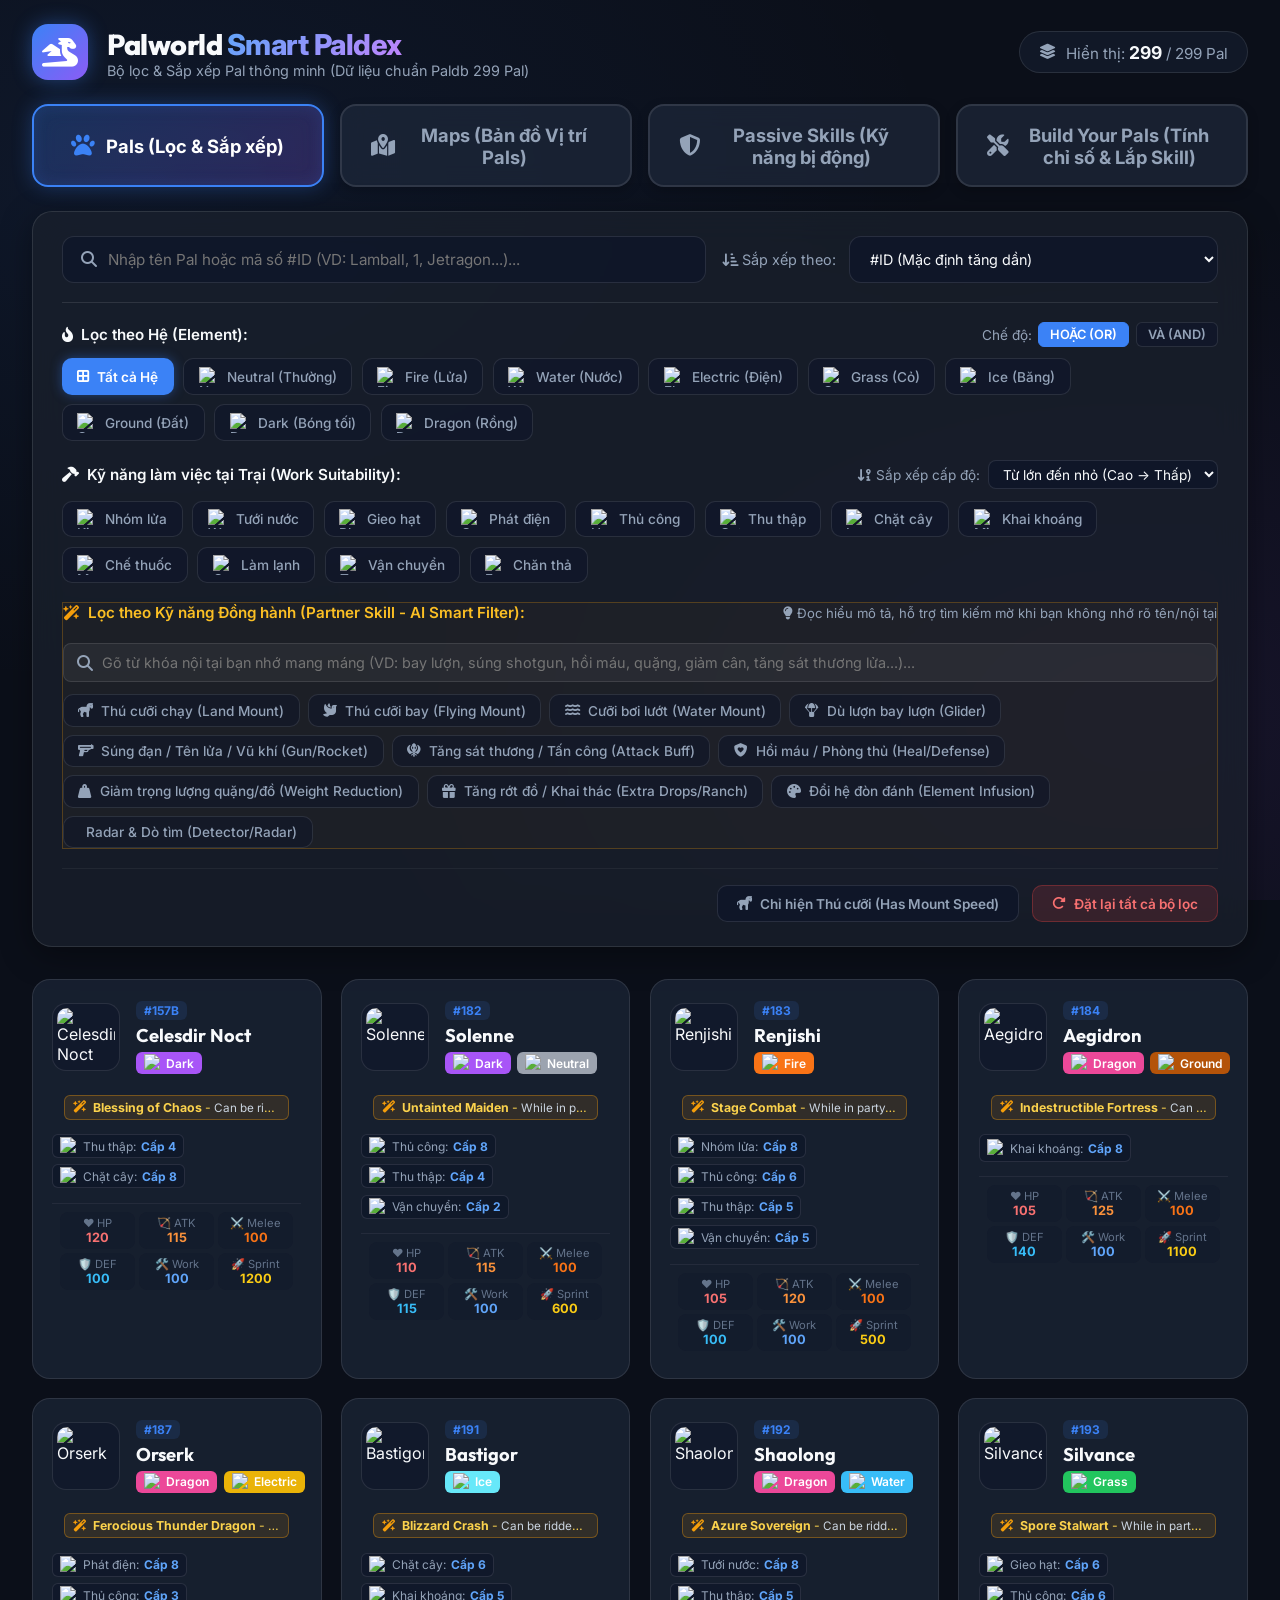
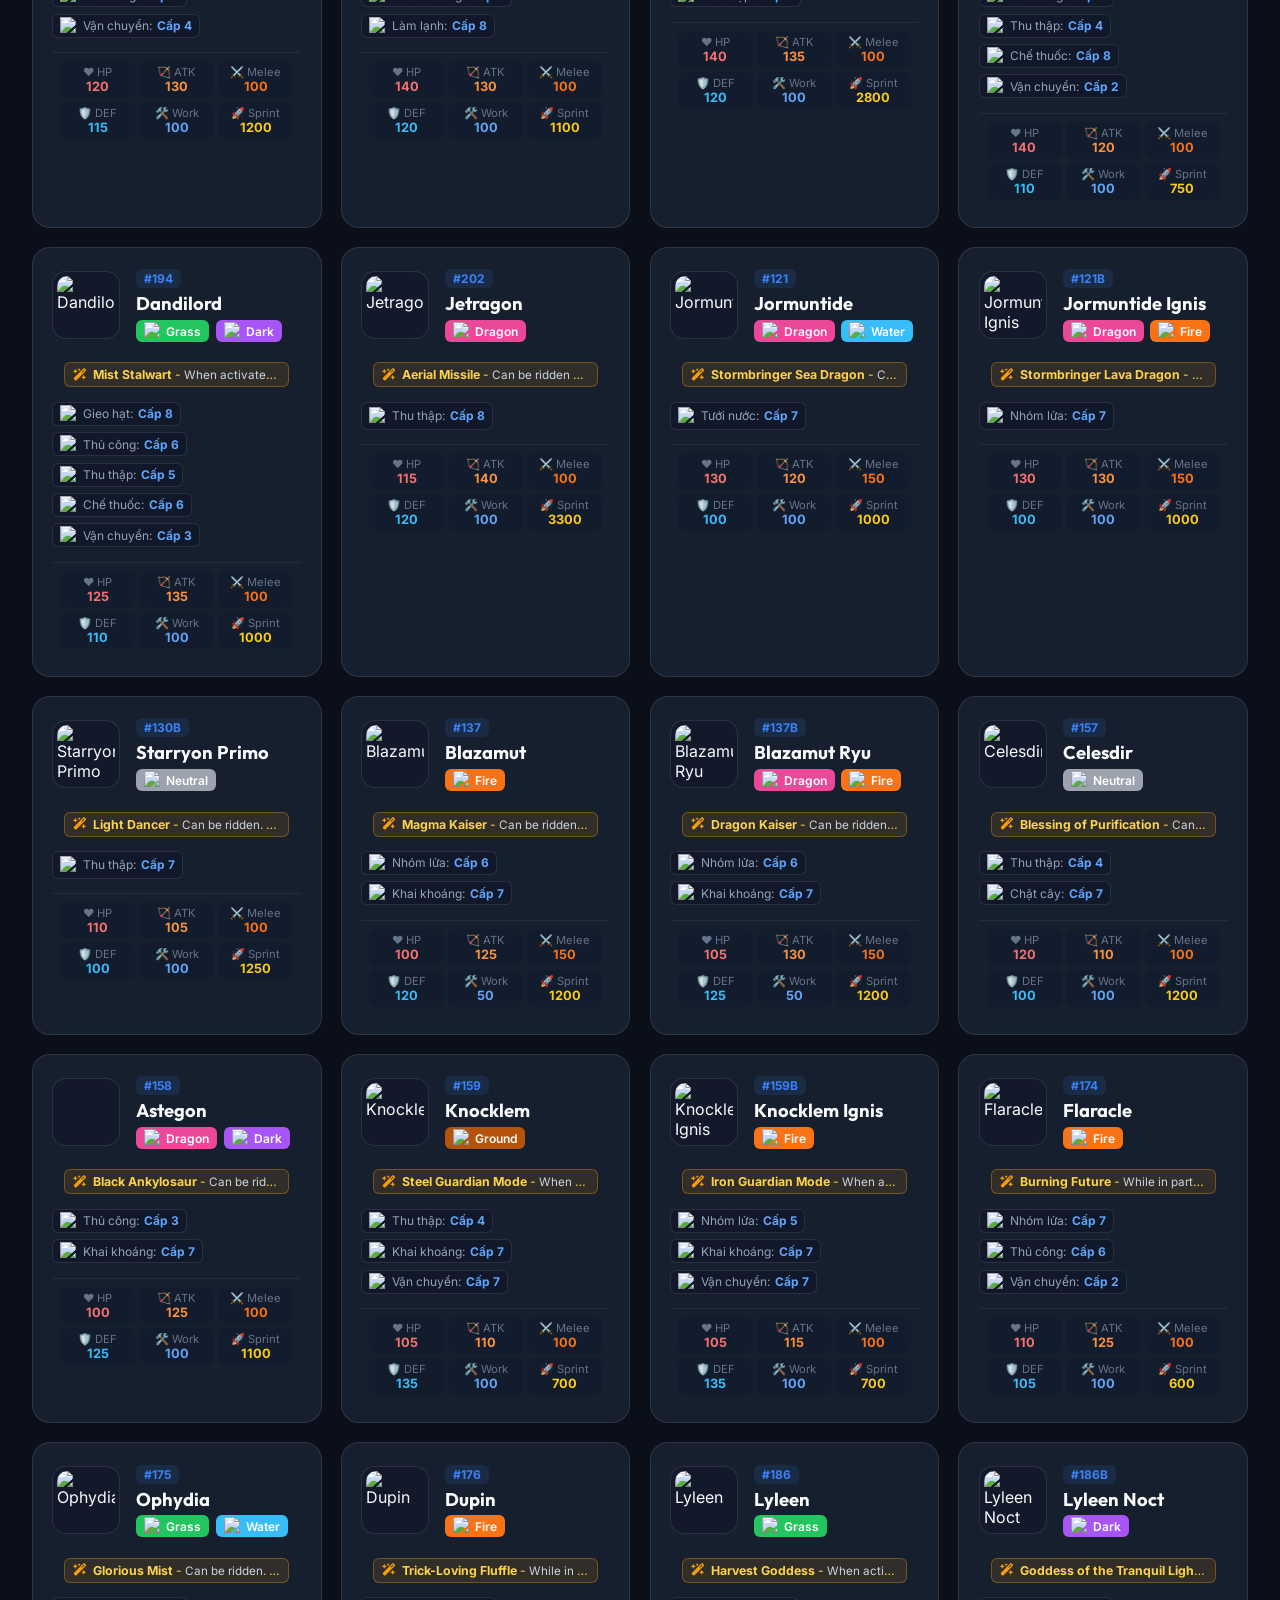
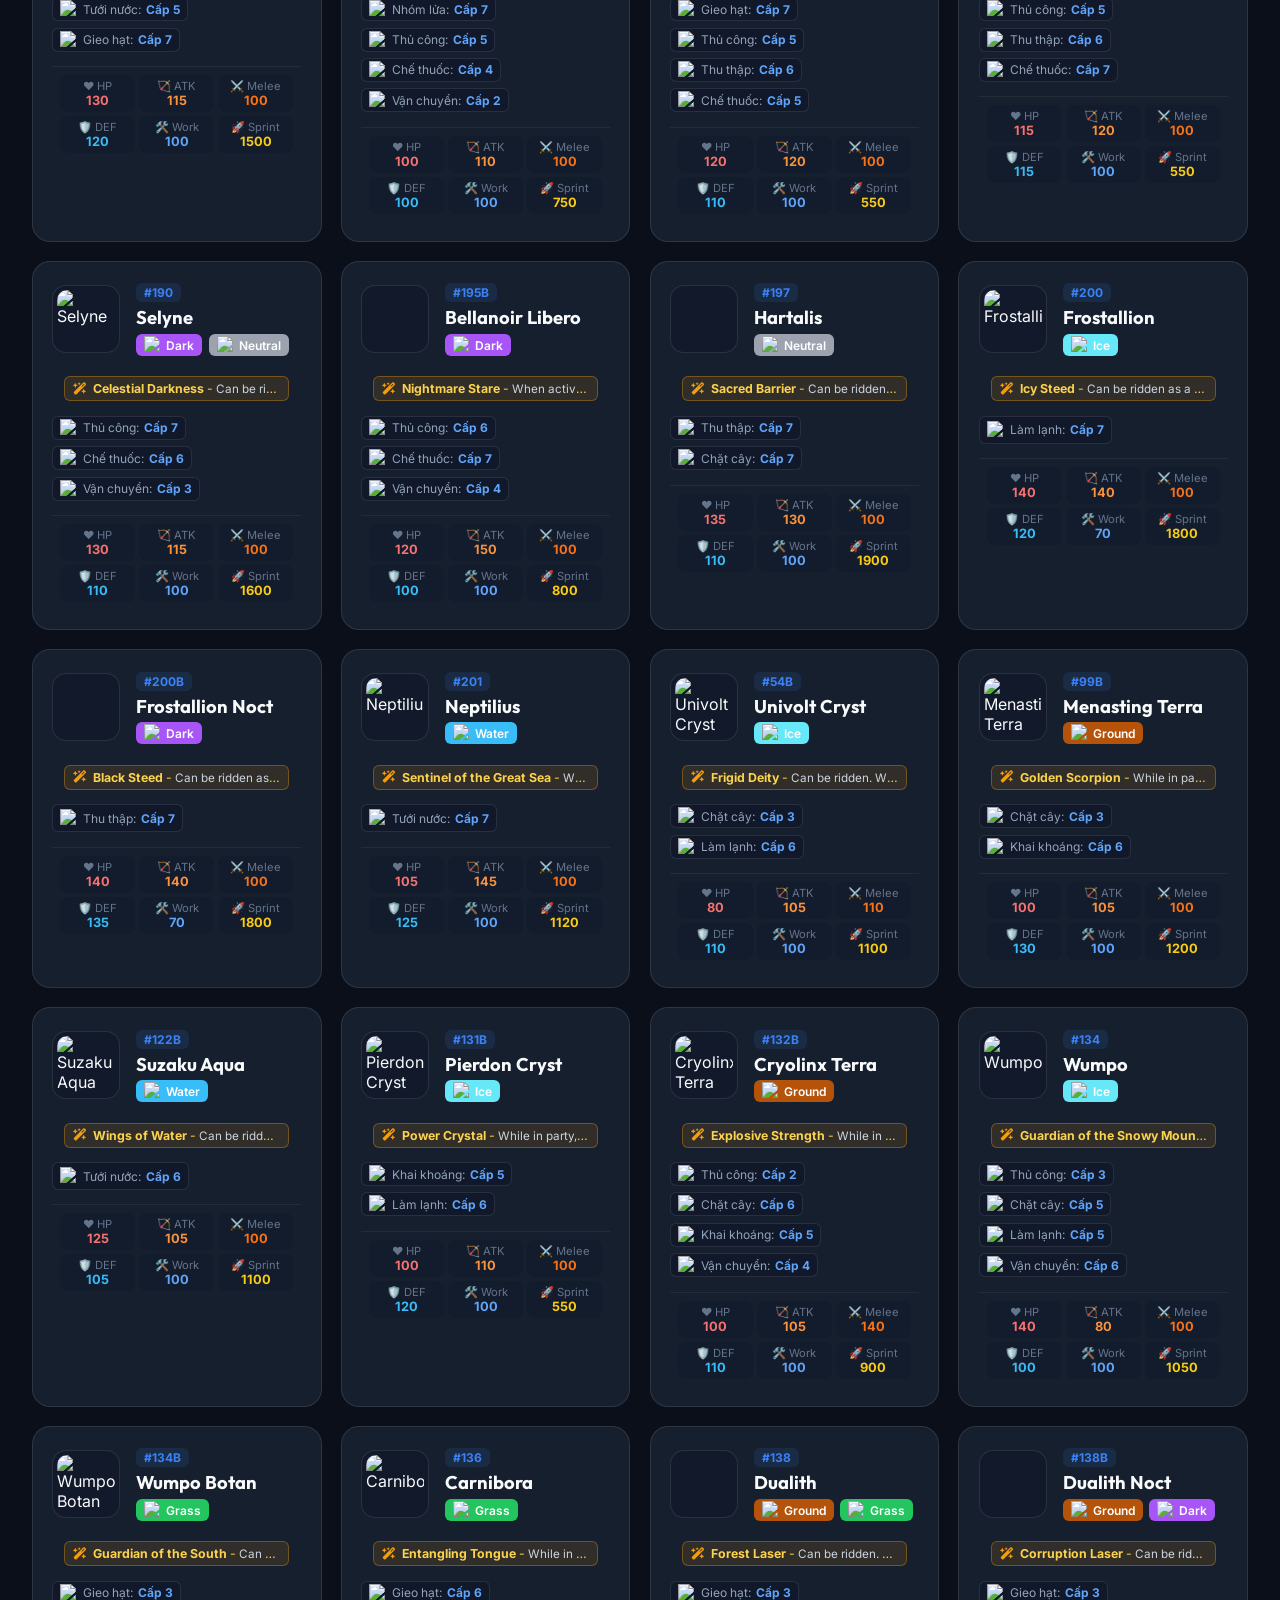
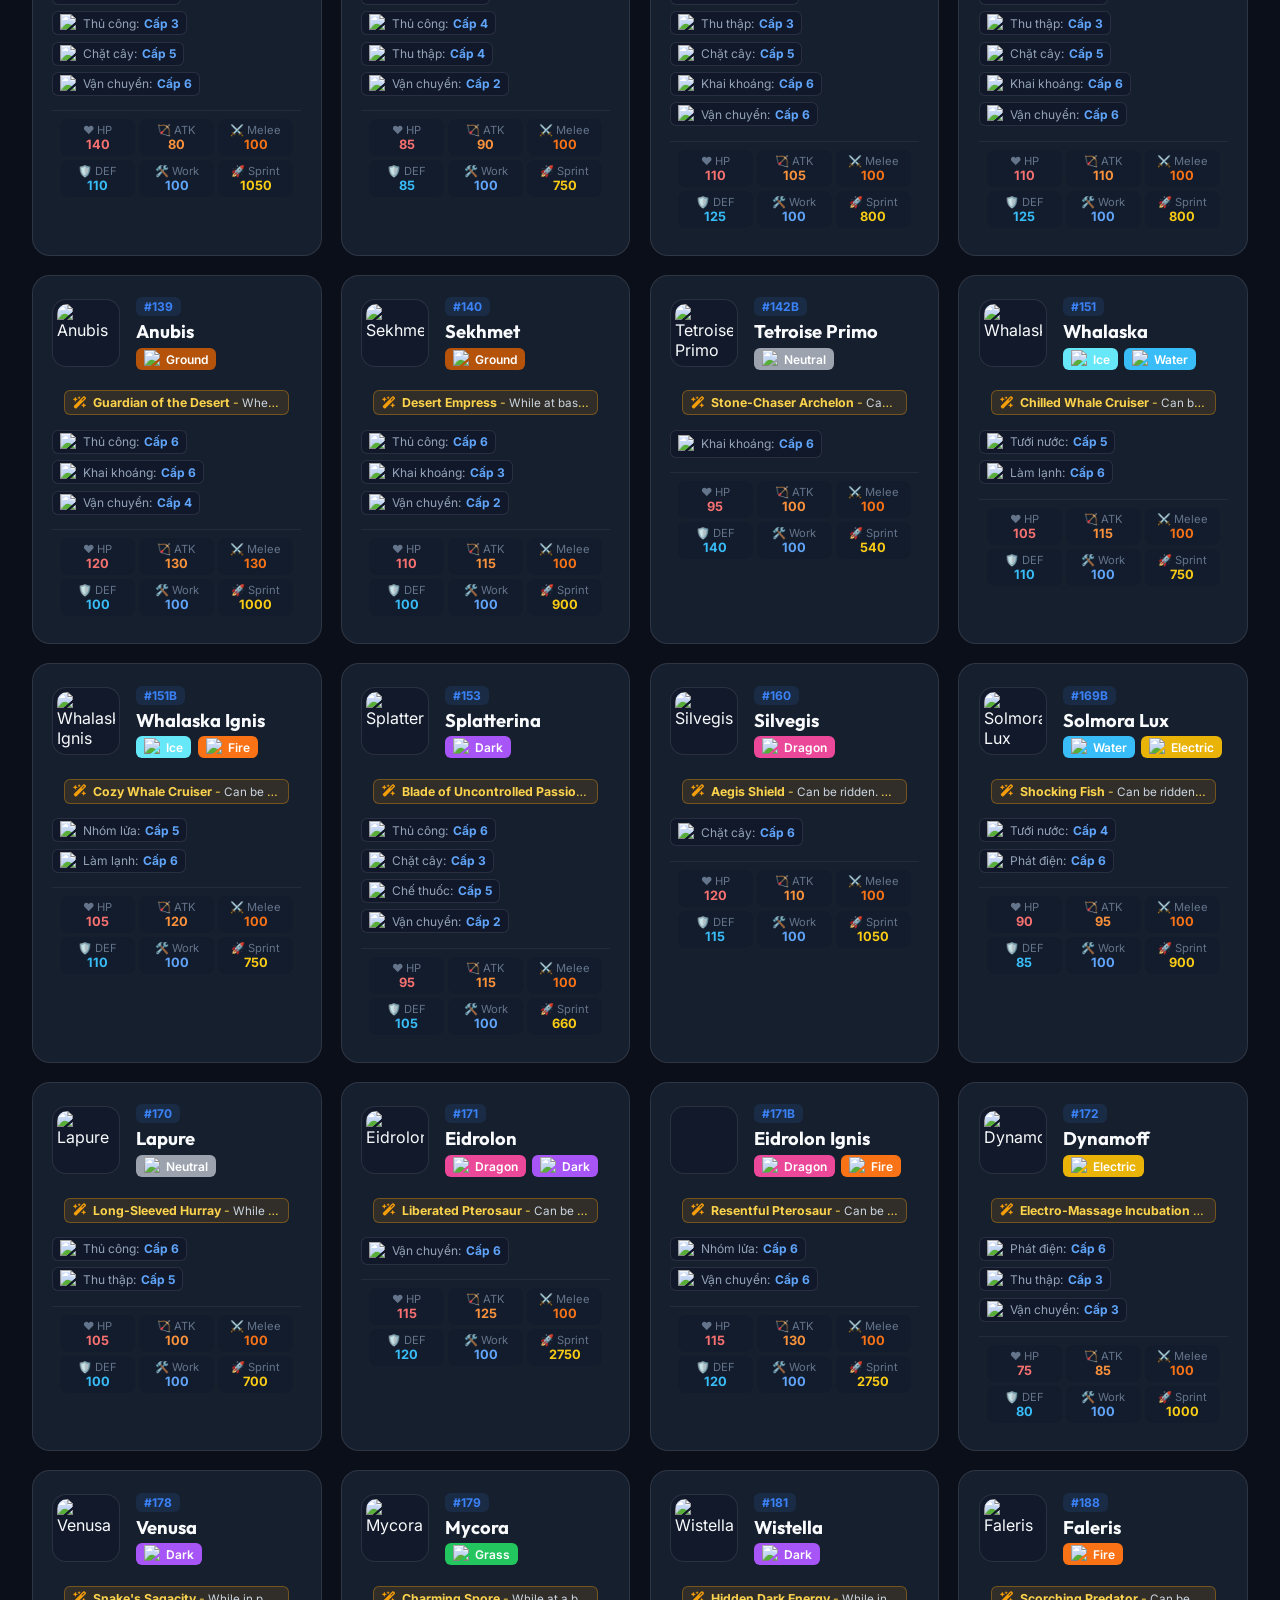
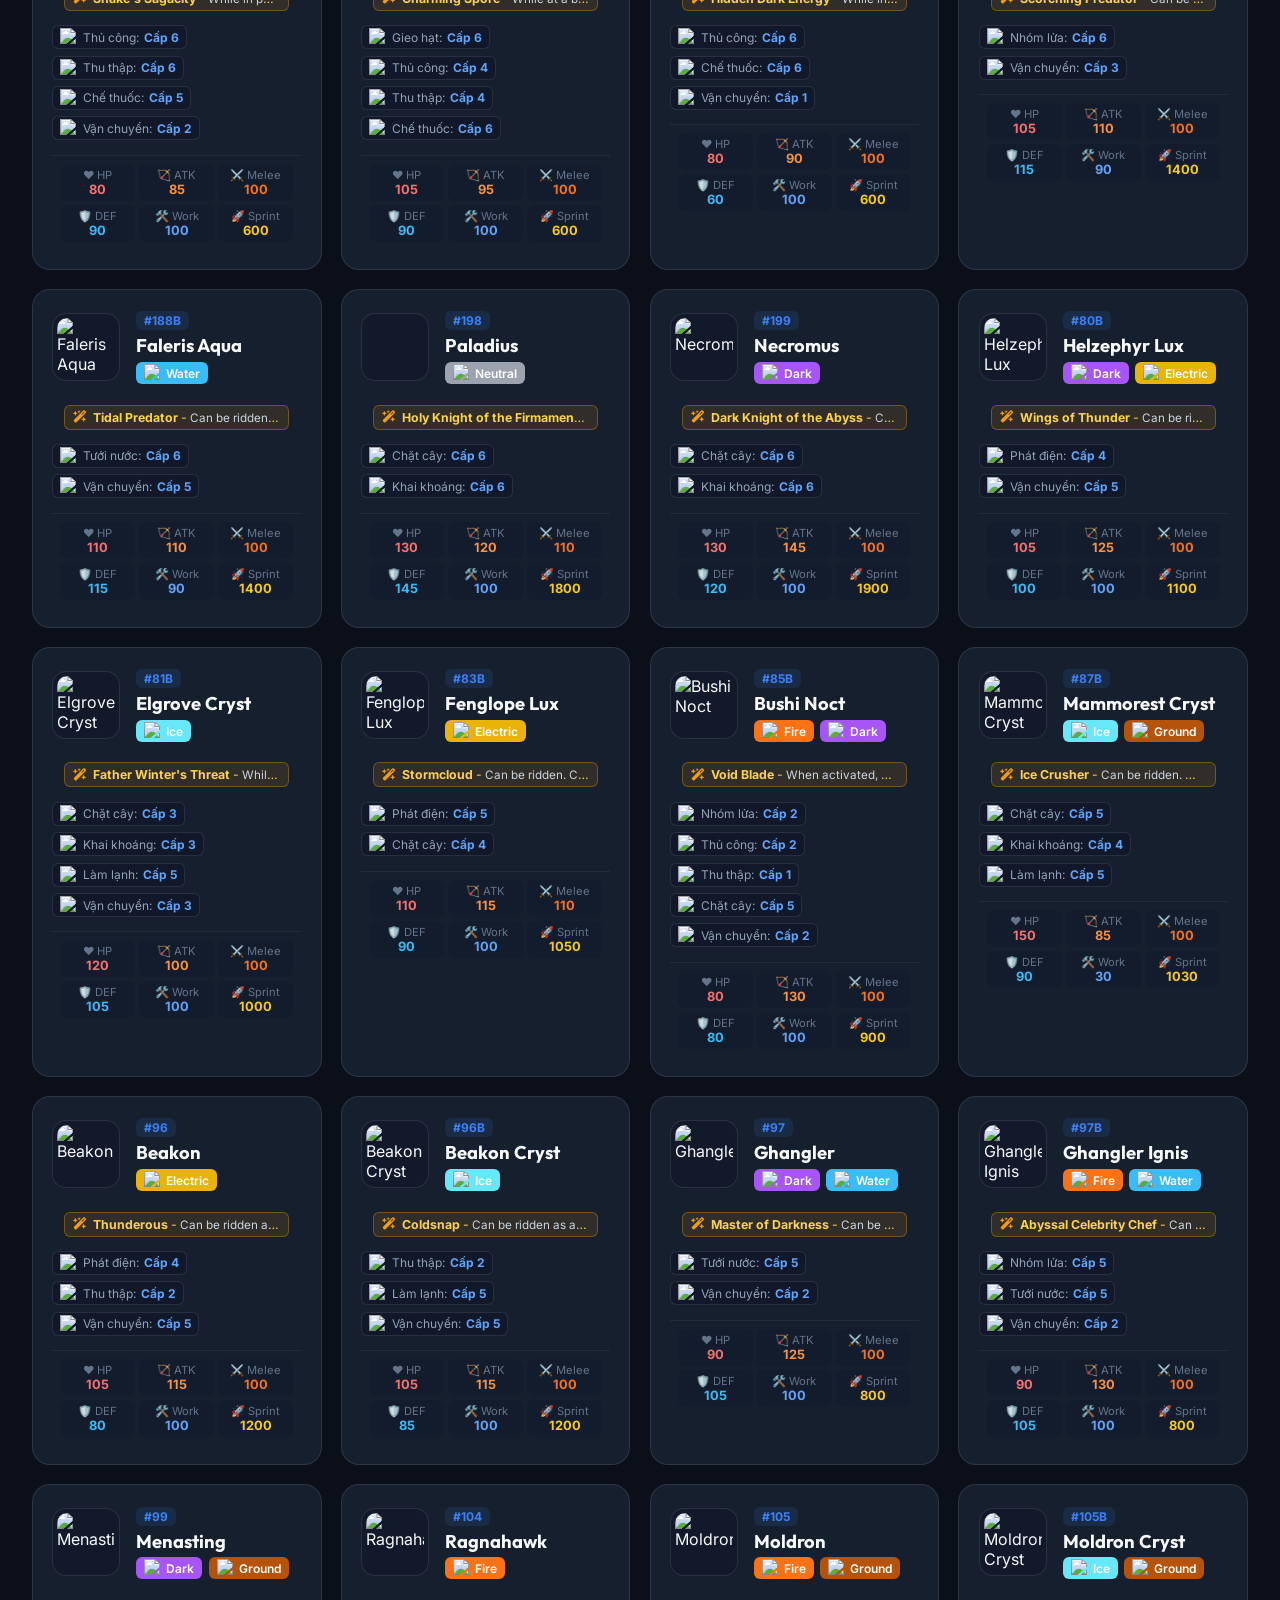
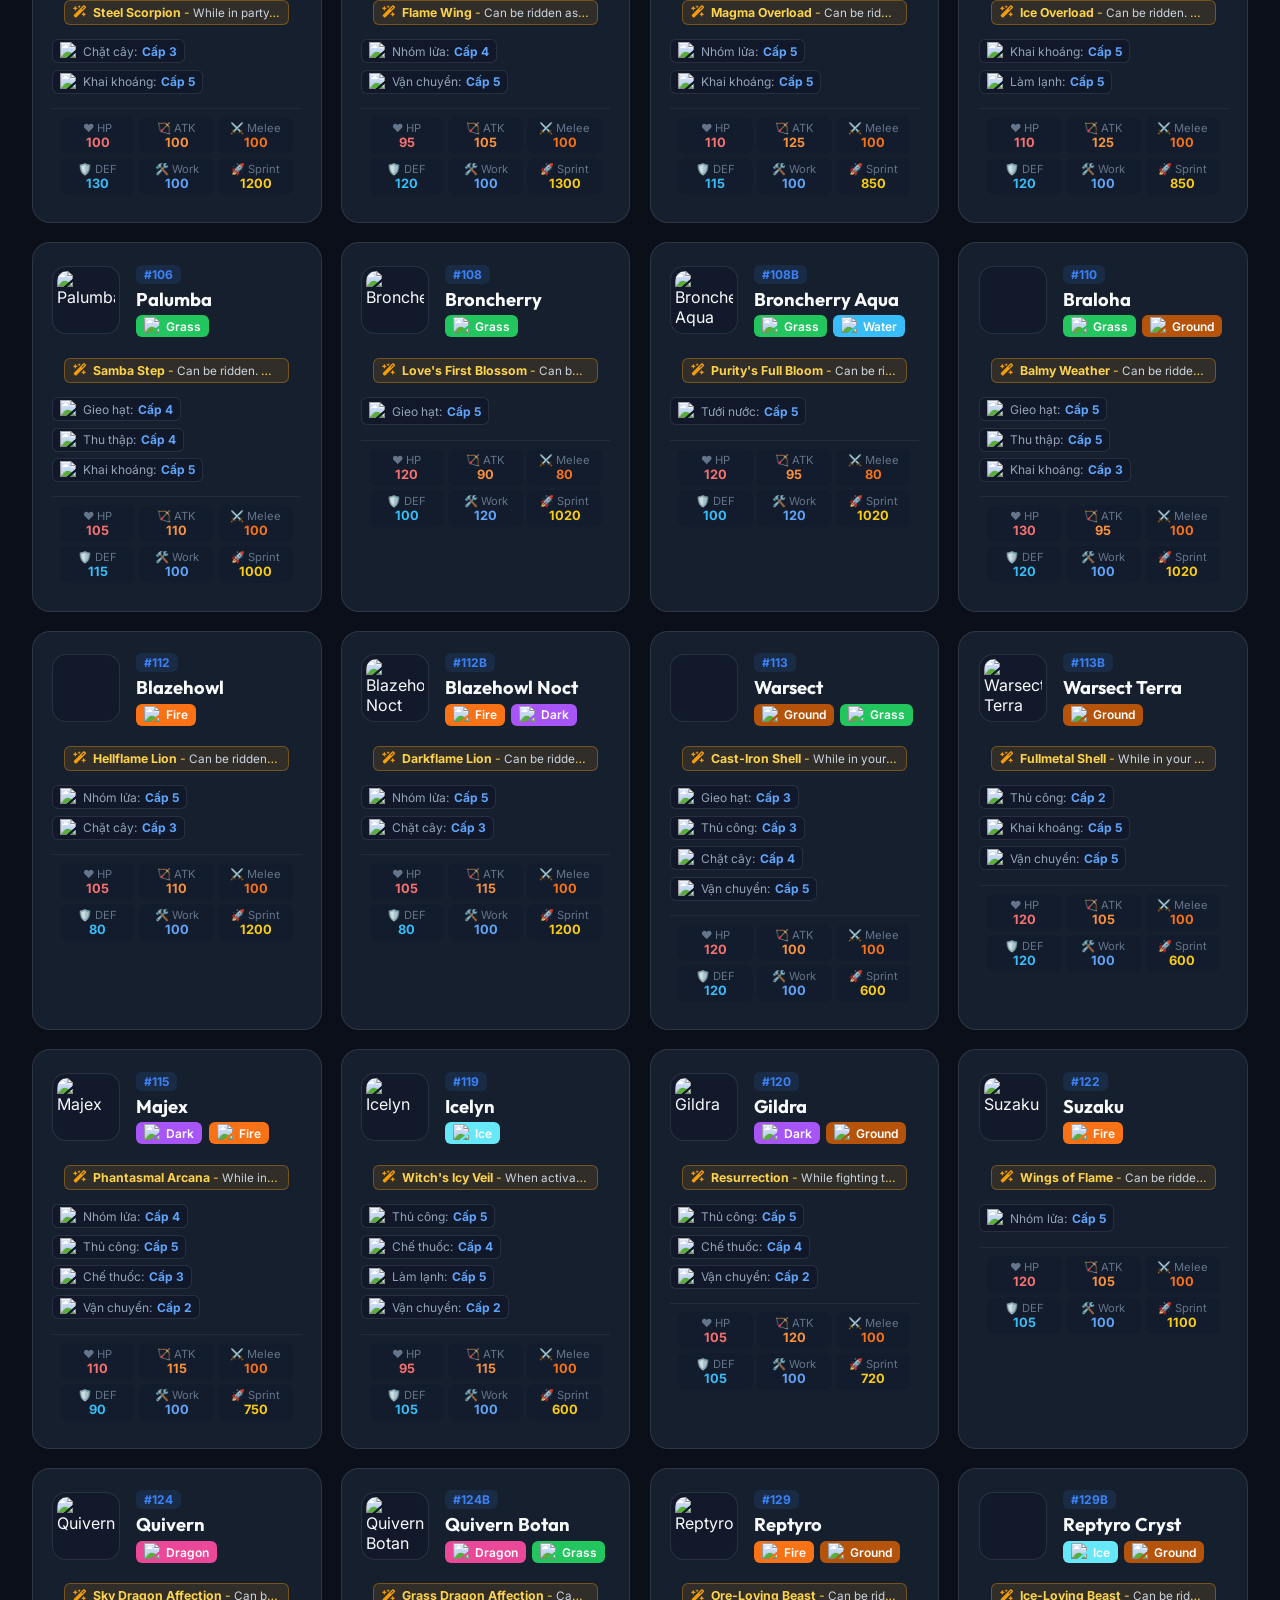
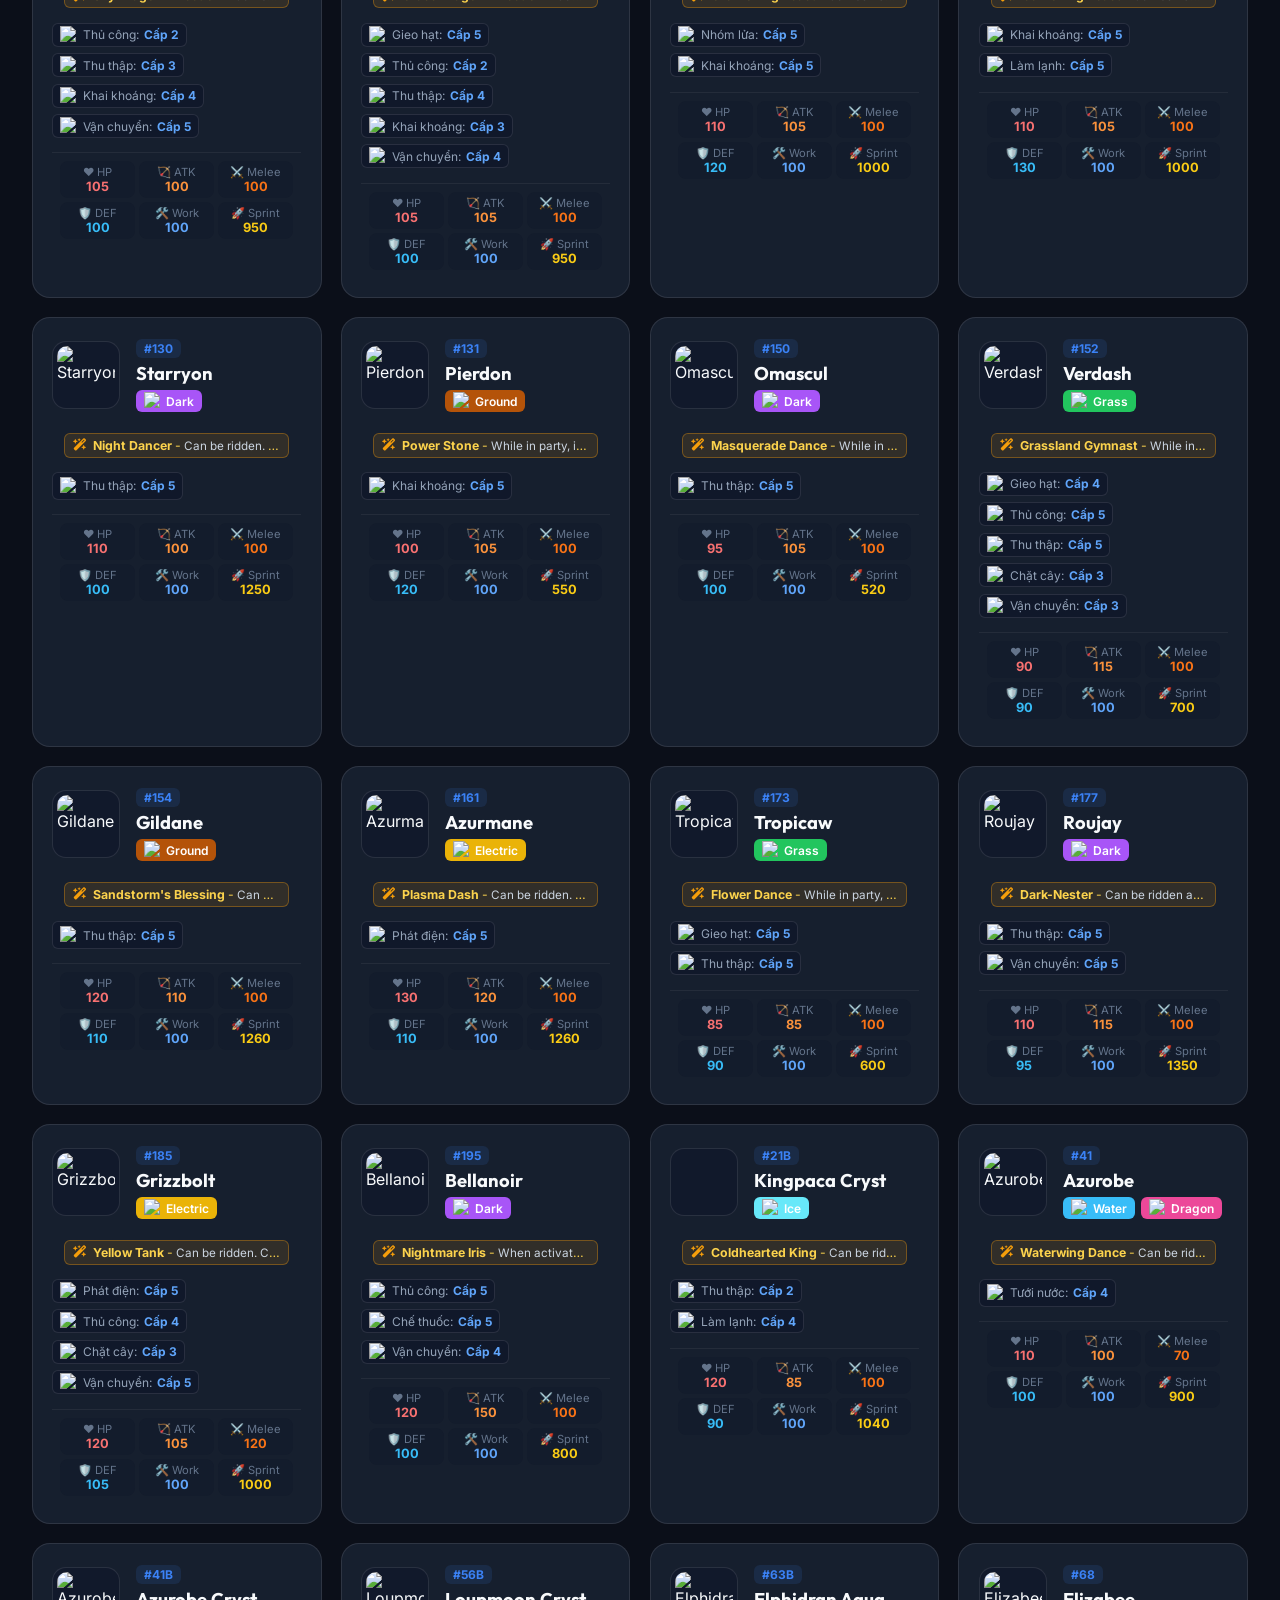
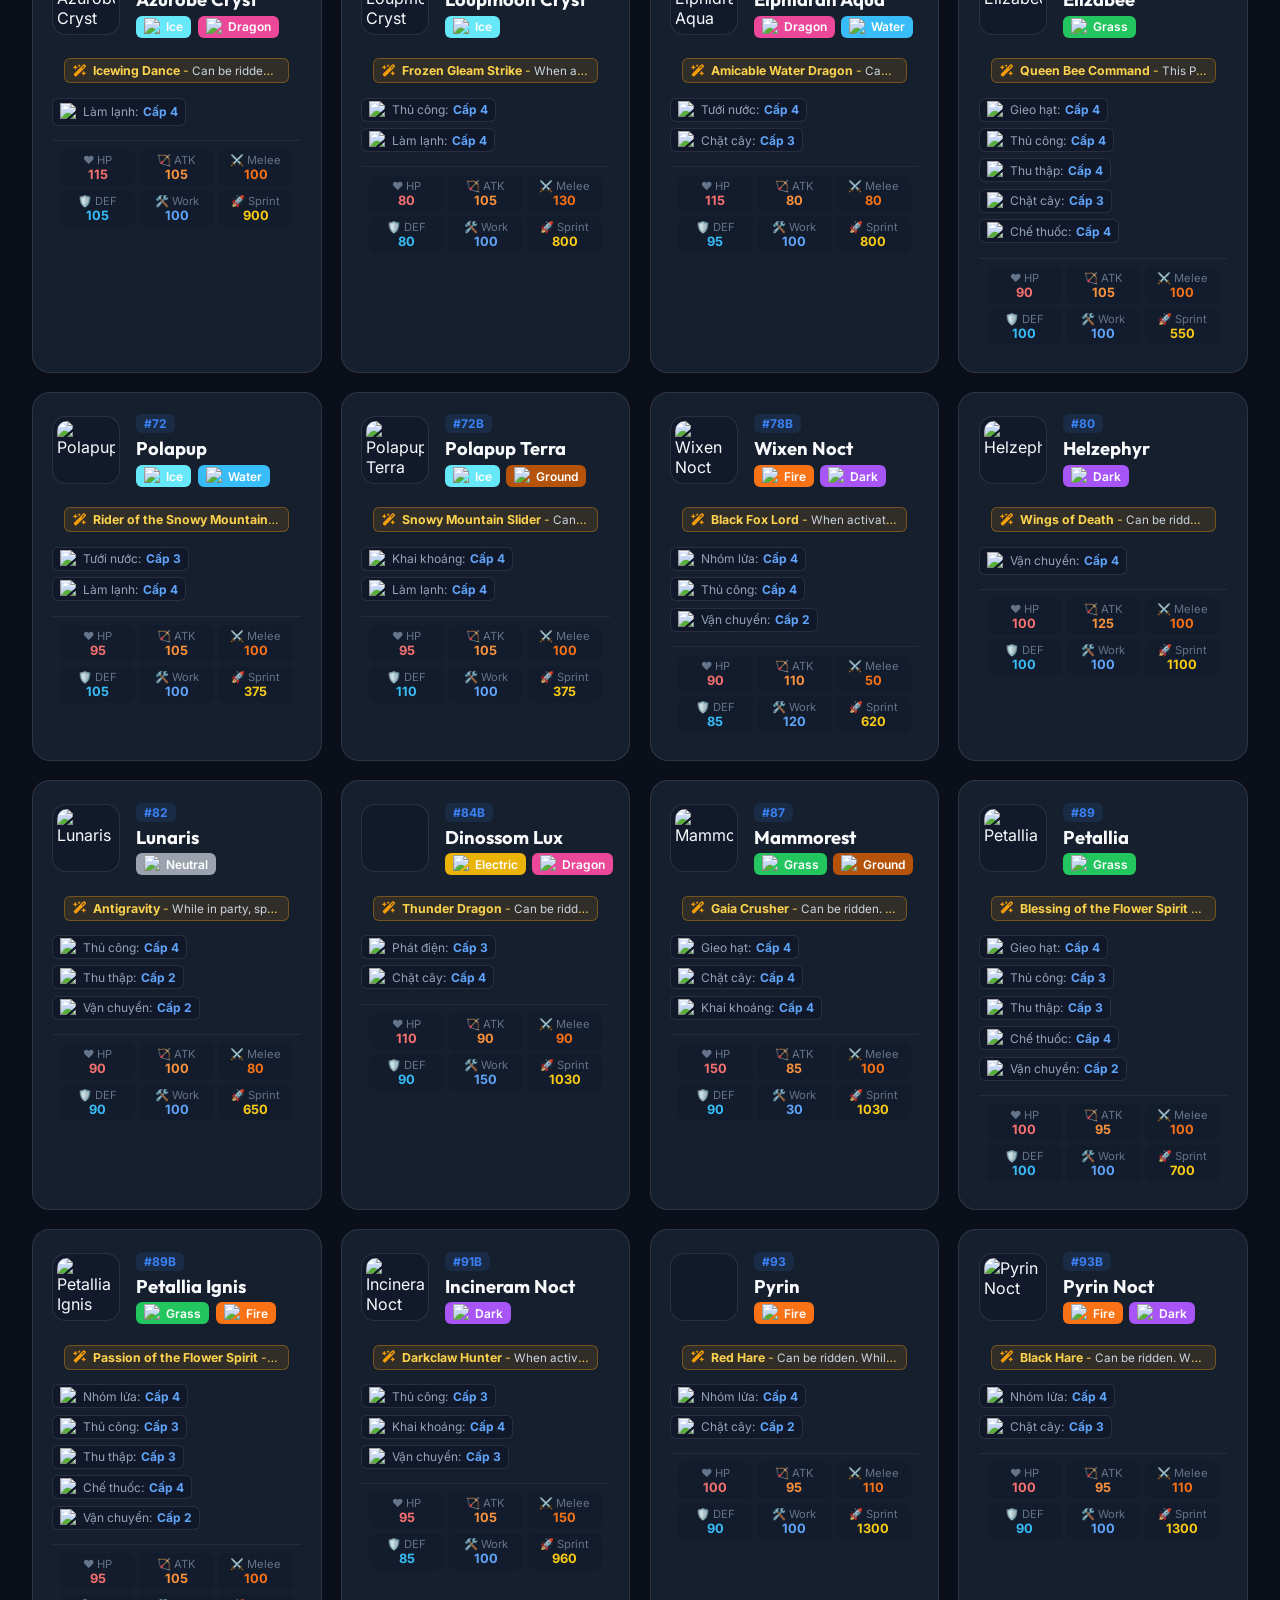
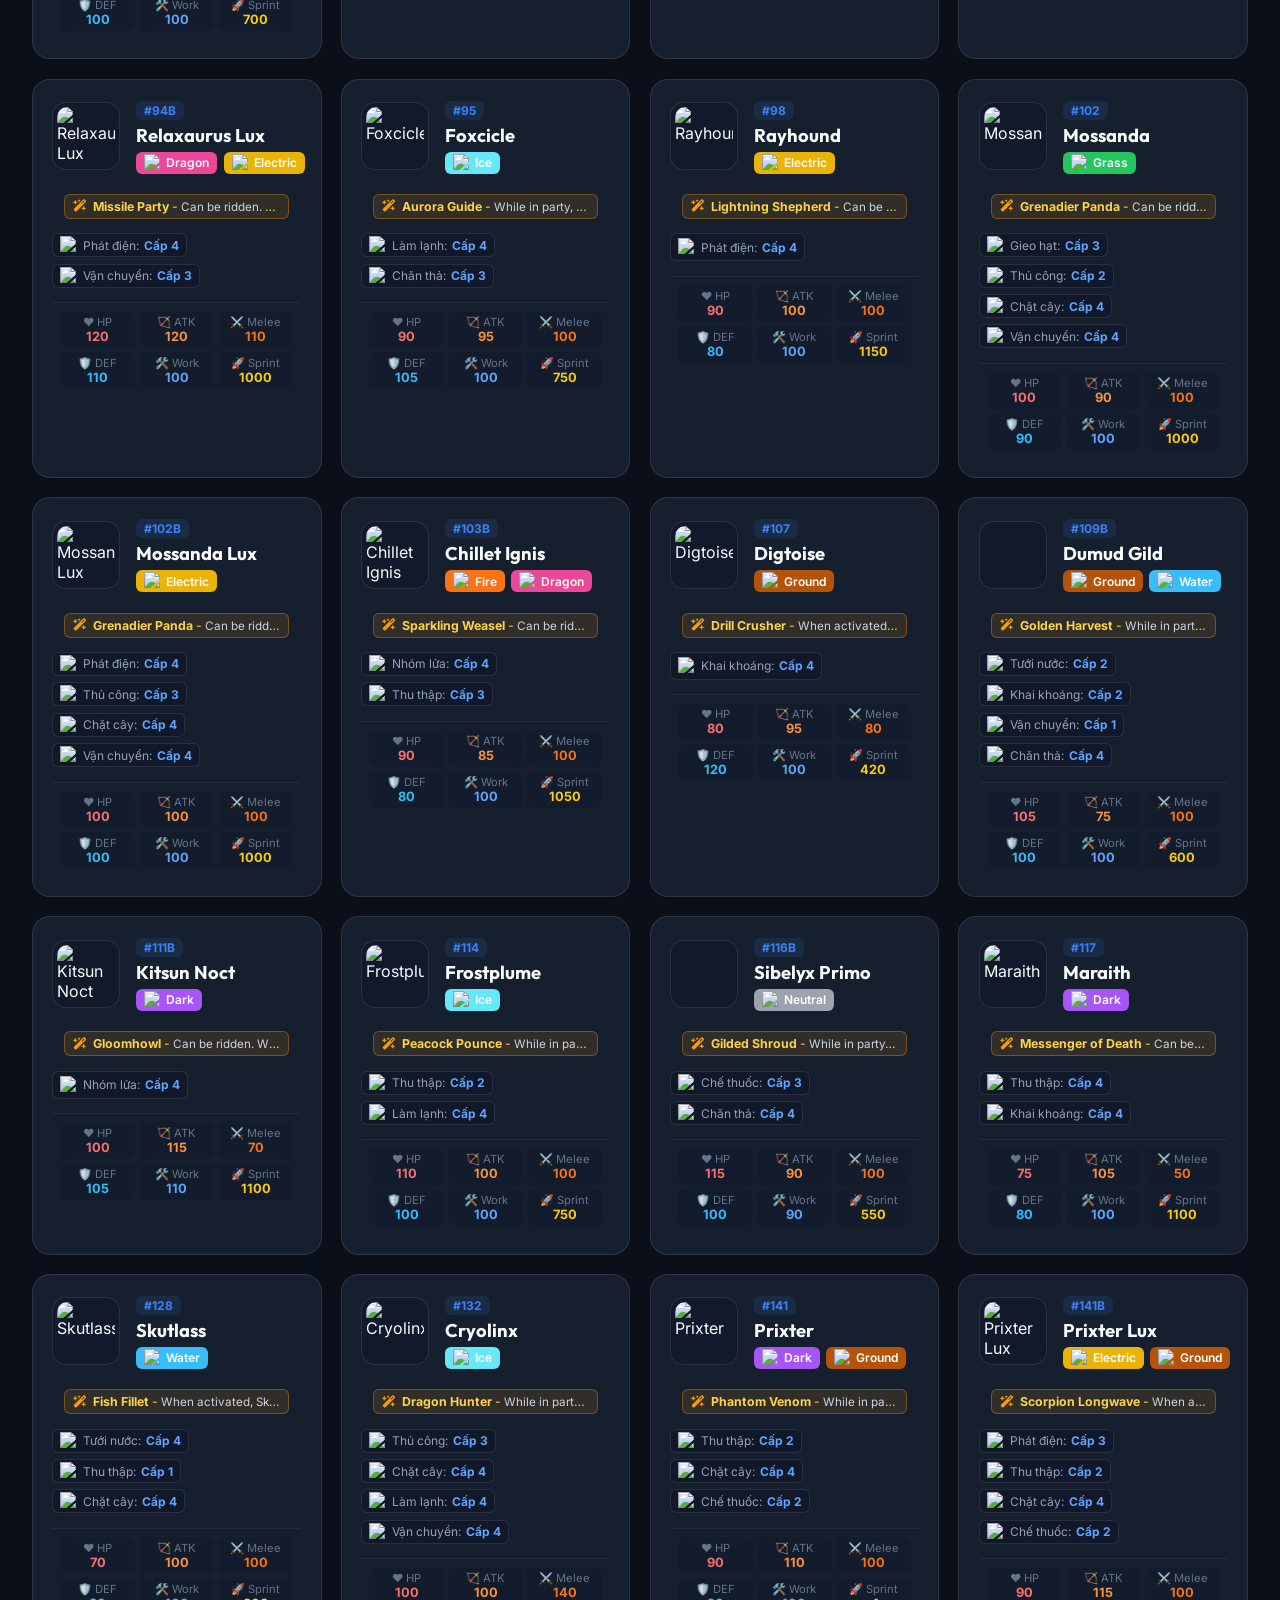
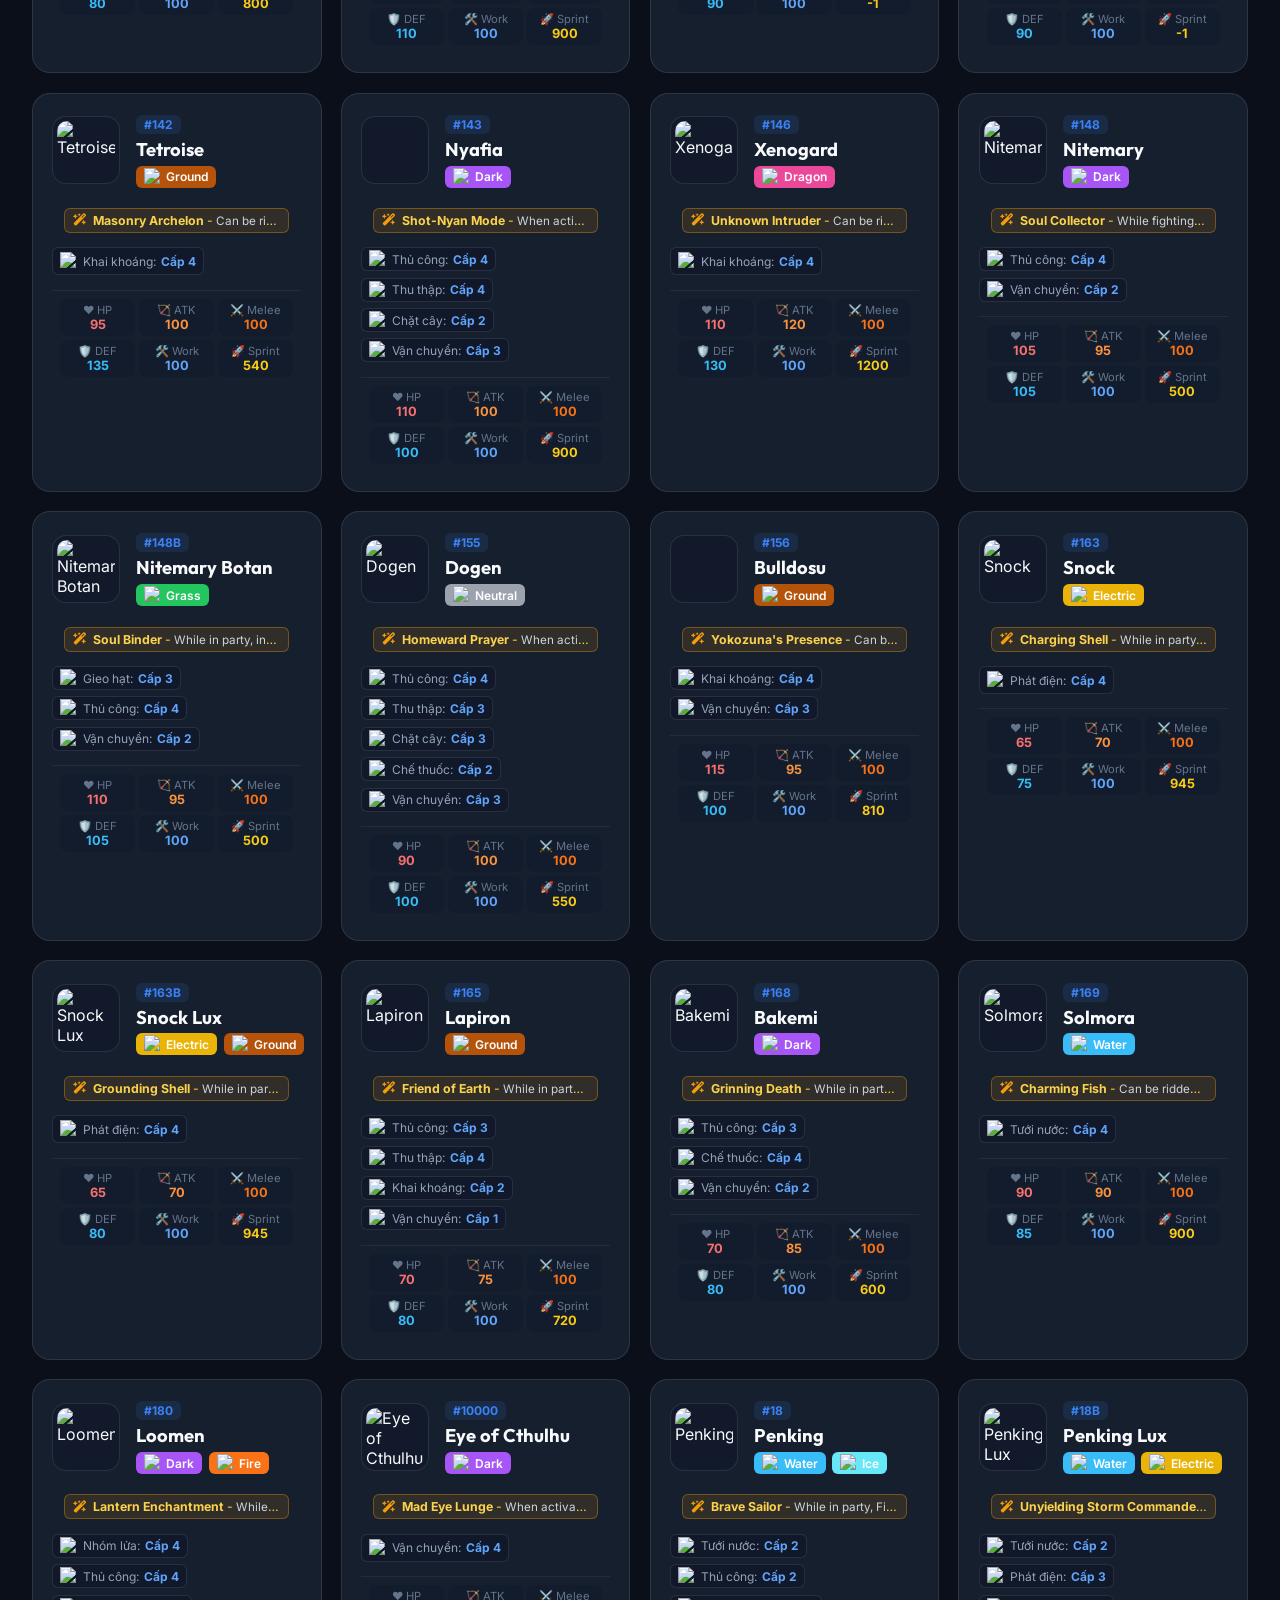
==== commit 1d942623: "thêm nhiều tính năng, nhưng tính năng Build Your Pals còn lỗi" ====
--- a/sort_program/index.html
+++ b/sort_program/index.html
@@ -40,7 +40,7 @@
             </div>
         </header>
 
-        <!-- Mode Navigation Tabs (Pals vs Maps vs Passives) -->
+        <!-- Mode Navigation Tabs (Pals vs Maps vs Passives vs Build) -->
         <div class="mode-navigation">
             <button id="tab-btn-pals" class="mode-tab-btn active" data-mode="pals">
                 <i class="fa-solid fa-paw"></i> <span>Pals (Lọc & Sắp xếp)</span>
@@ -51,6 +51,9 @@
             <button id="tab-btn-passives" class="mode-tab-btn" data-mode="passives">
                 <i class="fa-solid fa-shield-halved"></i> <span>Passive Skills (Kỹ năng bị động)</span>
             </button>
+            <button id="tab-btn-build" class="mode-tab-btn" data-mode="build">
+                <i class="fa-solid fa-screwdriver-wrench"></i> <span>Build Your Pals (Tính chỉ số & Lắp Skill)</span>
+            </button>
         </div>
 
         <!-- PALS TAB VIEW -->
@@ -71,9 +74,14 @@
                         <option value="id-asc">#ID (Mặc định tăng dần)</option>
                         <option value="id-desc">#ID (Giảm dần)</option>
                         <option value="hp-desc">❤️ HP cơ bản (Cao nhất)</option>
-                        <option value="atk-desc">⚔️ Tấn công - ATK (Cao nhất)</option>
+                        <option value="atk-desc">🏹 Tấn công tầm xa - Shot ATK (Cao nhất)</option>
+                        <option value="melee-desc">⚔️ Tấn công cận chiến - Melee ATK (Cao nhất)</option>
                         <option value="def-desc">🛡️ Phòng thủ - DEF (Cao nhất)</option>
-                        <option value="speed-desc">⚡ Tốc độ cưỡi - Mount Speed (Nhanh nhất)</option>
+                        <option value="support-desc">🛠️ Tốc độ làm việc nền - Support (Cao nhất)</option>
+                        <option value="stamina-desc">⚡ Thể lực - Stamina (Cao nhất)</option>
+                        <option value="sprint-desc">🚀 Tốc độ lướt - Sprint Speed (Nhanh nhất)</option>
+                        <option value="speed-desc">🏃 Tốc độ chạy - Run Speed (Nhanh nhất)</option>
+                        <option value="price-desc">💰 Giá bán tiêu chuẩn - Price (Cao nhất)</option>
                     </select>
                 </div>
             </div>
@@ -148,6 +156,36 @@
                     <button class="chip work-chip" data-work="cooling"><img src="https://cdn.paldb.cc/image/Pal/Texture/UI/InGame/T_icon_palwork_10.webp" class="filter-icon" alt="Cooling"> Làm lạnh</button>
                     <button class="chip work-chip" data-work="transporting"><img src="https://cdn.paldb.cc/image/Pal/Texture/UI/InGame/T_icon_palwork_11.webp" class="filter-icon" alt="Transporting"> Vận chuyển</button>
                     <button class="chip work-chip" data-work="farming"><img src="https://cdn.paldb.cc/image/Pal/Texture/UI/InGame/T_icon_palwork_12.webp" class="filter-icon" alt="Farming"> Chăn thả</button>
+                </div>
+            </div>
+
+            <!-- Partner Skills Smart Filter (AI Reader & Categorizer) -->
+            <div class="filter-section mt-3 partner-skill-filter-box" style="border: 1px solid rgba(245, 158, 11, 0.25); background: rgba(245, 158, 11, 0.03);">
+                <div class="filter-group-header">
+                    <span class="group-title" style="color: #fbbf24;"><i class="fa-solid fa-wand-magic-sparkles" style="color: #f59e0b;"></i> Lọc theo Kỹ năng Đồng hành (Partner Skill - AI Smart Filter):</span>
+                    <span class="group-subtitle" style="font-size: 0.82rem; color: var(--text-secondary);"><i class="fa-solid fa-lightbulb"></i> Đọc hiểu mô tả, hỗ trợ tìm kiếm mờ khi bạn không nhớ rõ tên/nội tại</span>
+                </div>
+                
+                <div class="partner-skill-controls" style="margin-top: 10px;">
+                    <div class="partner-search-box" style="position: relative; margin-bottom: 12px;">
+                        <i class="fa-solid fa-magnifying-glass" style="position: absolute; left: 14px; top: 50%; transform: translateY(-50%); color: var(--text-secondary);"></i>
+                        <input type="text" id="partner-skill-search" placeholder="Gõ từ khóa nội tại bạn nhớ mang máng (VD: bay lượn, súng shotgun, hồi máu, quặng, giảm cân, tăng sát thương lửa...)..." autocomplete="off" style="width: 100%; padding: 10px 38px; border-radius: 8px; border: 1px solid var(--border-color); background: rgba(255,255,255,0.05); color: var(--text-primary); font-size: 0.9rem; transition: all 0.3s;">
+                        <button id="clear-partner-search" class="clear-btn hidden" style="position: absolute; right: 10px; top: 50%; transform: translateY(-50%); background: transparent; border: none; color: var(--text-secondary); cursor: pointer;"><i class="fa-solid fa-xmark"></i></button>
+                    </div>
+
+                    <div class="partner-chips" id="partner-skill-filters" style="display: flex; flex-wrap: wrap; gap: 8px;">
+                        <button class="chip partner-chip" data-partner="mount_land"><i class="fa-solid fa-horse"></i> Thú cưỡi chạy (Land Mount)</button>
+                        <button class="chip partner-chip" data-partner="mount_fly"><i class="fa-solid fa-dove"></i> Thú cưỡi bay (Flying Mount)</button>
+                        <button class="chip partner-chip" data-partner="mount_water"><i class="fa-solid fa-water"></i> Cưỡi bơi lướt (Water Mount)</button>
+                        <button class="chip partner-chip" data-partner="glider"><i class="fa-solid fa-parachute-box"></i> Dù lượn bay lượn (Glider)</button>
+                        <button class="chip partner-chip" data-partner="weapon"><i class="fa-solid fa-gun"></i> Súng đạn / Tên lửa / Vũ khí (Gun/Rocket)</button>
+                        <button class="chip partner-chip" data-partner="buff_atk"><i class="fa-solid fa-khanda"></i> Tăng sát thương / Tấn công (Attack Buff)</button>
+                        <button class="chip partner-chip" data-partner="buff_def"><i class="fa-solid fa-shield-heart"></i> Hồi máu / Phòng thủ (Heal/Defense)</button>
+                        <button class="chip partner-chip" data-partner="weight"><i class="fa-solid fa-weight-hanging"></i> Giảm trọng lượng quặng/đồ (Weight Reduction)</button>
+                        <button class="chip partner-chip" data-partner="drops"><i class="fa-solid fa-gift"></i> Tăng rớt đồ / Khai thác (Extra Drops/Ranch)</button>
+                        <button class="chip partner-chip" data-partner="infuse"><i class="fa-solid fa-palette"></i> Đổi hệ đòn đánh (Element Infusion)</button>
+                        <button class="chip partner-chip" data-partner="radar"><i class="fa-solid fa-radar"></i> Radar & Dò tìm (Detector/Radar)</button>
+                    </div>
                 </div>
             </div>
 
@@ -300,10 +338,221 @@
                         <span>Hiển thị: <strong id="passives-visible-count">114</strong> / <span id="passives-total-count">309</span> Kỹ năng</span>
                     </div>
                 </div>
+
+                <div class="utility-filters-row mt-3" style="border-top: 1px solid rgba(255,255,255,0.06); padding-top: 10px;">
+                    <div class="filter-group" style="width: 100%;">
+                        <span class="filter-label" style="display:block; margin-bottom: 6px;"><i class="fa-solid fa-bolt text-warning"></i> Lọc nhanh theo công dụng & hiệu ứng (khi không nhớ tên):</span>
+                        <div class="filter-chips utility-chips" style="display:flex; flex-wrap:wrap; gap:6px;">
+                            <button class="chip passive-utility-chip active" data-utility="all">
+                                <i class="fa-solid fa-check-double"></i> Tất cả
+                            </button>
+                            <button class="chip passive-utility-chip" data-utility="attack">
+                                <i class="fa-solid fa-crosshairs" style="color:#fb923c;"></i> ⚔️ Tấn công (Attack)
+                            </button>
+                            <button class="chip passive-utility-chip" data-utility="defense">
+                                <i class="fa-solid fa-shield-halved" style="color:#38bdf8;"></i> 🛡️ Phòng thủ (Defense)
+                            </button>
+                            <button class="chip passive-utility-chip" data-utility="work">
+                                <i class="fa-solid fa-hammer" style="color:#60a5fa;"></i> 🛠️ Tốc độ làm việc (Work Speed)
+                            </button>
+                            <button class="chip passive-utility-chip" data-utility="speed">
+                                <i class="fa-solid fa-gauge-high" style="color:#facc15;"></i> 🏃 Tốc độ di chuyển (Movement)
+                            </button>
+                            <button class="chip passive-utility-chip" data-utility="stamina">
+                                <i class="fa-solid fa-battery-full" style="color:#c084fc;"></i> ⚡ Thể lực (Stamina)
+                            </button>
+                            <button class="chip passive-utility-chip" data-utility="san">
+                                <i class="fa-solid fa-brain" style="color:#f472b6;"></i> 🧠 Minh mẫn (SAN)
+                            </button>
+                            <button class="chip passive-utility-chip" data-utility="hunger">
+                                <i class="fa-solid fa-utensils" style="color:#fbbf24;"></i> 🍖 Mức độ no (Hunger)
+                            </button>
+                            <button class="chip passive-utility-chip" data-utility="hp">
+                                <i class="fa-solid fa-heart" style="color:#f87171;"></i> ❤️ Máu tối đa (Max HP)
+                            </button>
+                            <button class="chip passive-utility-chip" data-utility="element">
+                                <i class="fa-solid fa-fire" style="color:#ef4444;"></i> 🌟 Sát thương hệ (Element Boost)
+                            </button>
+                            <button class="chip passive-utility-chip" data-utility="cooldown">
+                                <i class="fa-solid fa-clock-rotate-left" style="color:#2dd4bf;"></i> 🔄 Hồi chiêu (Cooldown)
+                            </button>
+                            <button class="chip passive-utility-chip" data-utility="harvest">
+                                <i class="fa-solid fa-tree" style="color:#4ade80;"></i> 🌲 Chặt cây & Đào đá
+                            </button>
+                        </div>
+                    </div>
+                </div>
             </section>
 
             <section class="passives-grid-section mt-4">
                 <div id="passives-grid" class="passives-grid"></div>
+            </section>
+        </div>
+
+        <!-- BUILD YOUR PALS TAB VIEW -->
+        <div id="view-build" class="tab-view hidden">
+            <section class="toolbar-section glass-panel mb-4">
+                <div class="build-header-banner" style="display:flex; justify-content:space-between; align-items:center; flex-wrap:wrap; gap:15px; margin-bottom:15px;">
+                    <div>
+                        <h2 style="font-size:1.45rem; font-weight:700; color:#fff; display:flex; align-items:center; gap:10px; margin:0;">
+                            <i class="fa-solid fa-screwdriver-wrench text-yellow-400"></i> Xây dựng Đội hình & Chỉ số Pal (Build Your Pals)
+                        </h2>
+                        <p style="color:var(--text-secondary); font-size:0.92rem; margin:5px 0 0 0;">
+                            Lựa chọn Pal, thử nghiệm lắp đặt tối đa 4 Kỹ năng bị động, tùy chỉnh Cấp độ, Cấp sao ngưng tụ, Linh Hồn và Chỉ số tiềm năng (IVs) với công thức chính xác 100%!
+                        </p>
+                    </div>
+                    <div style="display:flex; gap:10px;">
+                        <button id="btn-reset-build" class="chip" style="background:rgba(239,68,68,0.2); border-color:#ef4444; color:#f87171; cursor:pointer;">
+                            <i class="fa-solid fa-rotate-right"></i> Đặt lại Build
+                        </button>
+                        <button id="btn-save-build" class="chip active" style="background:linear-gradient(135deg,#10b981,#059669); border-color:#34d399; color:#fff; cursor:pointer; font-weight:700;">
+                            <i class="fa-solid fa-floppy-disk"></i> Lưu Build này
+                        </button>
+                    </div>
+                </div>
+
+                <div class="build-main-grid" style="display:grid; grid-template-columns: minmax(360px, 1.1fr) minmax(380px, 1.4fr); gap:20px; align-items:start;">
+                    <!-- LEFT COLUMN: BUILD CONTROLS -->
+                    <div class="build-controls-panel glass-panel" style="background:rgba(15,23,42,0.6); border:1px solid rgba(255,255,255,0.08); padding:20px; border-radius:16px;">
+                        <h3 style="font-size:1.05rem; color:#38bdf8; margin-top:0; margin-bottom:12px; display:flex; align-items:center; gap:8px;">
+                            <span class="step-circle" style="background:#38bdf8; color:#0f172a; font-weight:800; width:24px; height:24px; border-radius:50%; display:inline-flex; align-items:center; justify-content:center; font-size:0.8rem;">1</span> Chọn Pal từ Danh sách
+                        </h3>
+                        <div class="pal-select-wrapper" style="position:relative; margin-bottom:20px;">
+                            <div class="search-box" style="margin-bottom:10px;">
+                                <i class="fa-solid fa-magnifying-glass search-icon"></i>
+                                <input type="text" id="build-pal-search" placeholder="🔍 Nhập tên Pal hoặc mã #ID (VD: Solenne, Anubis, 1, 102...)..." autocomplete="off" style="width:100%;">
+                            </div>
+                            <select id="build-pal-select" class="calc-select" style="width:100%; font-size:0.98rem; padding:10px; border-radius:10px; background:#1e293b; color:#fff; border:1px solid rgba(255,255,255,0.15);">
+                                <!-- Populate via JS -->
+                            </select>
+                        </div>
+
+                        <h3 style="font-size:1.05rem; color:#facc15; margin-bottom:12px; display:flex; align-items:center; gap:8px;">
+                            <span class="step-circle" style="background:#facc15; color:#0f172a; font-weight:800; width:24px; height:24px; border-radius:50%; display:inline-flex; align-items:center; justify-content:center; font-size:0.8rem;">2</span> Cấp độ & Cấp sao Ngưng tụ
+                        </h3>
+                        <div style="display:grid; grid-template-columns:1fr 1fr; gap:12px; margin-bottom:20px;">
+                            <div class="calc-field">
+                                <label for="build-level" style="font-size:0.84rem;"><i class="fa-solid fa-layer-group"></i> Cấp độ (Level 1 - 80): <strong id="build-level-val" style="color:#facc15;">80</strong></label>
+                                <input type="range" id="build-level" min="1" max="80" value="80" class="calc-slider">
+                            </div>
+                            <div class="calc-field">
+                                <label for="build-rank" style="font-size:0.84rem;"><i class="fa-solid fa-star"></i> Cấp sao (Rank ⭐):</label>
+                                <select id="build-rank" class="calc-select" style="width:100%;">
+                                    <option value="0">⭐ 0 (Rank 0 / +0%)</option>
+                                    <option value="0.05">⭐ 1 (Rank 1 / +5%)</option>
+                                    <option value="0.10">⭐⭐ 2 (Rank 2 / +10%)</option>
+                                    <option value="0.15">⭐⭐⭐ 3 (Rank 3 / +15%)</option>
+                                    <option value="0.20" selected>⭐⭐⭐⭐ 4 (Rank 4 / +20% Max)</option>
+                                </select>
+                            </div>
+                        </div>
+
+                        <h3 style="font-size:1.05rem; color:#c084fc; margin-bottom:12px; display:flex; align-items:center; gap:8px;">
+                            <span class="step-circle" style="background:#c084fc; color:#0f172a; font-weight:800; width:24px; height:24px; border-radius:50%; display:inline-flex; align-items:center; justify-content:center; font-size:0.8rem;">3</span> Tiềm năng cá nhân (IVs) & Nâng cấp Linh Hồn (Pal Souls)
+                        </h3>
+                        <div class="calc-field mb-3" style="margin-bottom:14px;">
+                            <label for="build-iv" style="font-size:0.84rem;"><i class="fa-solid fa-dna text-info"></i> Chỉ số IV (0% - 30%): <strong id="build-iv-val" style="color:#38bdf8;">15% (IV 50)</strong></label>
+                            <input type="range" id="build-iv" min="0" max="30" value="15" step="1" class="calc-slider">
+                        </div>
+
+                        <!-- Pal Souls Enhancement Box (Match in-game Enhance Pals UI) -->
+                        <div class="pal-souls-enhance-box glass-panel" style="background:rgba(30,41,59,0.65); border:1px solid rgba(192,132,252,0.3); border-radius:12px; padding:14px; margin-bottom:20px;">
+                            <div style="font-size:0.88rem; font-weight:700; color:#c084fc; margin-bottom:12px; display:flex; justify-content:space-between; align-items:center;">
+                                <span><i class="fa-solid fa-gem text-purple-400"></i> Nâng cấp Linh Hồn (Statue of Power)</span>
+                                <button id="btn-reset-souls" class="chip" style="padding:4px 10px; font-size:0.75rem; background:rgba(239,68,68,0.18); border-color:#ef4444; color:#f87171; cursor:pointer;" title="Đặt lại 0% toàn bộ Linh Hồn">
+                                    <i class="fa-solid fa-rotate-left"></i> Đặt lại Soul
+                                </button>
+                            </div>
+                            
+                            <div style="display:flex; flex-direction:column; gap:10px;">
+                                <!-- HP Soul -->
+                                <div class="soul-row" style="display:flex; align-items:center; justify-content:space-between; gap:10px; background:rgba(15,23,42,0.6); padding:8px 12px; border-radius:8px;">
+                                    <span style="font-size:0.82rem; color:#f87171; font-weight:600; width:135px; display:flex; align-items:center; gap:6px;"><i class="fa-solid fa-heart"></i> Max Health (HP)</span>
+                                    <div style="display:flex; align-items:center; gap:8px; flex:1;">
+                                        <input type="range" id="build-soul-hp" min="0" max="10" value="0" step="1" class="calc-slider" style="flex:1;">
+                                        <span id="build-soul-hp-val" style="font-weight:800; font-size:0.85rem; color:#fff; width:70px; text-align:right;">+0% (Lv.0)</span>
+                                    </div>
+                                </div>
+
+                                <!-- ATK Soul -->
+                                <div class="soul-row" style="display:flex; align-items:center; justify-content:space-between; gap:10px; background:rgba(15,23,42,0.6); padding:8px 12px; border-radius:8px;">
+                                    <span style="font-size:0.82rem; color:#fb923c; font-weight:600; width:135px; display:flex; align-items:center; gap:6px;"><i class="fa-solid fa-crosshairs"></i> Attack (Tấn công)</span>
+                                    <div style="display:flex; align-items:center; gap:8px; flex:1;">
+                                        <input type="range" id="build-soul-atk" min="0" max="10" value="0" step="1" class="calc-slider" style="flex:1;">
+                                        <span id="build-soul-atk-val" style="font-weight:800; font-size:0.85rem; color:#fff; width:70px; text-align:right;">+0% (Lv.0)</span>
+                                    </div>
+                                </div>
+
+                                <!-- DEF Soul -->
+                                <div class="soul-row" style="display:flex; align-items:center; justify-content:space-between; gap:10px; background:rgba(15,23,42,0.6); padding:8px 12px; border-radius:8px;">
+                                    <span style="font-size:0.82rem; color:#38bdf8; font-weight:600; width:135px; display:flex; align-items:center; gap:6px;"><i class="fa-solid fa-shield-halved"></i> Defense (Phòng thủ)</span>
+                                    <div style="display:flex; align-items:center; gap:8px; flex:1;">
+                                        <input type="range" id="build-soul-def" min="0" max="10" value="0" step="1" class="calc-slider" style="flex:1;">
+                                        <span id="build-soul-def-val" style="font-weight:800; font-size:0.85rem; color:#fff; width:70px; text-align:right;">+0% (Lv.0)</span>
+                                    </div>
+                                </div>
+
+                                <!-- Work Speed Soul -->
+                                <div class="soul-row" style="display:flex; align-items:center; justify-content:space-between; gap:10px; background:rgba(15,23,42,0.6); padding:8px 12px; border-radius:8px;">
+                                    <span style="font-size:0.82rem; color:#60a5fa; font-weight:600; width:135px; display:flex; align-items:center; gap:6px;"><i class="fa-solid fa-hammer"></i> Work Speed</span>
+                                    <div style="display:flex; align-items:center; gap:8px; flex:1;">
+                                        <input type="range" id="build-soul-work" min="0" max="20" value="0" step="1" class="calc-slider" style="flex:1;">
+                                        <span id="build-soul-work-val" style="font-weight:800; font-size:0.85rem; color:#fff; width:70px; text-align:right;">+0% (Lv.0)</span>
+                                    </div>
+                                </div>
+                            </div>
+                        </div>
+
+                        <h3 style="font-size:1.05rem; color:#fb923c; margin-bottom:10px; display:flex; align-items:center; justify-content:space-between; gap:8px;">
+                            <span style="display:flex; align-items:center; gap:8px;">
+                                <span class="step-circle" style="background:#fb923c; color:#0f172a; font-weight:800; width:24px; height:24px; border-radius:50%; display:inline-flex; align-items:center; justify-content:center; font-size:0.8rem;">4</span> Lắp Kỹ năng bị động (Tối đa 4 Skill)
+                            </span>
+                            <span id="build-passives-count" class="badge" style="background:#fb923c; color:#0f172a; font-weight:800; font-size:0.78rem; padding:3px 10px; border-radius:12px;">0 / 4 Slot</span>
+                        </h3>
+                        <p style="font-size:0.82rem; color:#94a3b8; margin-top:0; margin-bottom:12px;">
+                            Tìm và lắp đặt tối đa 4 kỹ năng bị động để tự động cộng dồn thông số hiệu ứng vào Pal của bạn.
+                        </p>
+                        
+                        <div class="passive-search-wrapper" style="margin-bottom:15px; position:relative;">
+                            <div class="search-box" style="margin-bottom:8px;">
+                                <i class="fa-solid fa-magnifying-glass search-icon"></i>
+                                <input type="text" id="build-passive-search" placeholder="🔍 Tìm nhanh Kỹ năng (VD: Legend, Thần Tốc, Bạo Lực...)..." autocomplete="off" style="width:100%;">
+                            </div>
+                            <select id="build-passive-dropdown" class="calc-select" style="width:100%; font-size:0.92rem; background:#1e293b; color:#fff; border:1px solid rgba(255,255,255,0.15); margin-bottom:8px;">
+                                <option value="">-- Chọn kỹ năng để lắp vào Slot trống --</option>
+                                <!-- Populate via JS -->
+                            </select>
+                            <button id="btn-add-passive" class="chip active" style="width:100%; justify-content:center; background:linear-gradient(135deg,#3b82f6,#2563eb); border-color:#60a5fa; color:#fff; font-weight:600; padding:10px; cursor:pointer; font-size:0.92rem;">
+                                <i class="fa-solid fa-plus"></i> Thêm Kỹ năng được chọn vào Build
+                            </button>
+                        </div>
+
+                        <div id="equipped-passives-list" class="equipped-passives-grid" style="display:grid; grid-template-columns:1fr; gap:10px; margin-top:15px;">
+                            <!-- Equipped passive cards go here -->
+                        </div>
+                    </div>
+
+                    <!-- RIGHT COLUMN: BUILD STAT SUMMARY & SAVED BUILDS -->
+                    <div class="build-summary-column" style="display:flex; flex-direction:column; gap:20px;">
+                        <!-- Character Summary Board -->
+                        <div id="build-summary-card" class="glass-panel" style="background:rgba(15,23,42,0.82); border:1px solid rgba(255,255,255,0.14); border-radius:16px; padding:24px; position:relative; overflow:hidden; box-shadow:0 10px 30px rgba(0,0,0,0.5);">
+                            <!-- Injected via JS -->
+                        </div>
+
+                        <!-- Saved Builds Section -->
+                        <div class="saved-builds-panel glass-panel" style="background:rgba(15,23,42,0.6); border:1px solid rgba(255,255,255,0.08); border-radius:16px; padding:20px;">
+                            <h3 style="font-size:1.1rem; color:#fff; margin-top:0; margin-bottom:12px; display:flex; align-items:center; justify-content:space-between;">
+                                <span><i class="fa-solid fa-folder-open text-emerald-400"></i> Danh sách Build Pal đã lưu (<span id="saved-builds-count">0</span>)</span>
+                                <button id="btn-clear-all-builds" class="chip" style="font-size:0.75rem; background:rgba(239,68,68,0.15); border-color:#ef4444; color:#f87171; cursor:pointer;">
+                                    <i class="fa-solid fa-trash"></i> Xóa tất cả
+                                </button>
+                            </h3>
+                            <div id="saved-builds-list" style="display:flex; flex-direction:column; gap:10px; max-height:360px; overflow-y:auto;">
+                                <!-- Saved builds injected via JS -->
+                            </div>
+                        </div>
+                    </div>
+                </div>
             </section>
         </div>
     </div>
--- a/sort_program/index.css
+++ b/sort_program/index.css
@@ -332,6 +332,20 @@
     font-weight: 600;
 }
 
+.partner-chip.active {
+    background: rgba(245, 158, 11, 0.22);
+    border-color: #f59e0b;
+    color: #fbbf24;
+    font-weight: 600;
+    box-shadow: 0 0 12px rgba(245, 158, 11, 0.35);
+}
+
+.partner-search-box input:focus {
+    outline: none;
+    border-color: #f59e0b !important;
+    box-shadow: 0 0 12px rgba(245, 158, 11, 0.25);
+}
+
 /* Action Buttons */
 .filter-actions {
     display: flex;
@@ -686,20 +700,129 @@
 .modal-grid-stats {
     display: grid;
     grid-template-columns: repeat(3, 1fr);
+    gap: 0.8rem;
+    margin: 1rem 0;
+}
+
+@media (max-width: 640px) {
+    .modal-grid-stats {
+        grid-template-columns: repeat(2, 1fr);
+    }
+}
+
+.modal-stat-card {
+    background: rgba(15, 23, 42, 0.75);
+    border: 1px solid var(--border-color);
+    padding: 0.85rem;
+    border-radius: 12px;
+    text-align: left;
+    box-shadow: 0 4px 12px rgba(0, 0, 0, 0.2);
+    transition: transform 0.2s ease, border-color 0.2s ease;
+}
+
+.modal-stat-card:hover {
+    transform: translateY(-2px);
+    border-color: rgba(255, 255, 255, 0.25);
+}
+
+.modal-stat-card .label { font-size: 0.8rem; font-weight: 600; color: var(--text-secondary); margin-bottom: 4px; display: block; }
+.modal-stat-card .val { font-size: 1.25rem; font-weight: 800; display: block; line-height: 1.3; }
+.modal-stat-card .sub-desc { font-size: 0.72rem; color: var(--text-muted); display: block; margin-top: 4px; }
+
+/* Level & Rank Stat Calculator Styles */
+.level-calculator-card {
+    background: linear-gradient(135deg, rgba(15, 23, 42, 0.9), rgba(30, 41, 59, 0.8));
+    border: 1px solid rgba(52, 211, 153, 0.3);
+    border-radius: 16px;
+    padding: 1.25rem;
+    margin: 1.2rem 0;
+    box-shadow: 0 8px 24px rgba(0, 0, 0, 0.3);
+}
+
+.calc-controls {
+    display: grid;
+    grid-template-columns: 1fr 1fr;
     gap: 1rem;
-    margin: 1.5rem 0;
-}
-
-.modal-stat-card {
-    background: rgba(15, 23, 42, 0.6);
-    border: 1px solid var(--border-color);
-    padding: 1rem;
-    border-radius: 14px;
+    margin-bottom: 1.2rem;
+}
+
+@media (max-width: 640px) {
+    .calc-controls {
+        grid-template-columns: 1fr;
+    }
+}
+
+.calc-field {
+    display: flex;
+    flex-direction: column;
+    gap: 0.5rem;
+}
+
+.calc-field label {
+    font-size: 0.85rem;
+    font-weight: 600;
+    color: var(--text-primary);
+}
+
+.calc-slider {
+    width: 100%;
+    accent-color: #34d399;
+    cursor: pointer;
+    height: 6px;
+    border-radius: 3px;
+    background: rgba(255, 255, 255, 0.15);
+}
+
+.calc-select {
+    background: rgba(15, 23, 42, 0.9);
+    border: 1px solid rgba(52, 211, 153, 0.4);
+    color: var(--text-primary);
+    padding: 0.5rem 0.75rem;
+    border-radius: 8px;
+    font-size: 0.85rem;
+    font-weight: 600;
+    outline: none;
+    cursor: pointer;
+}
+
+.calc-results-grid {
+    display: grid;
+    grid-template-columns: repeat(3, 1fr);
+    gap: 0.8rem;
+    background: rgba(0, 0, 0, 0.35);
+    padding: 0.85rem;
+    border-radius: 12px;
+    border: 1px solid rgba(255, 255, 255, 0.08);
+}
+
+@media (max-width: 640px) {
+    .calc-results-grid {
+        grid-template-columns: 1fr;
+    }
+}
+
+.calc-result-item {
     text-align: center;
 }
 
-.modal-stat-card .label { font-size: 0.8rem; color: var(--text-secondary); margin-bottom: 4px; display: block; }
-.modal-stat-card .val { font-size: 1.3rem; font-weight: 800; }
+.calc-result-item .r-label {
+    font-size: 0.75rem;
+    color: var(--text-secondary);
+    display: block;
+    margin-bottom: 4px;
+}
+
+.calc-result-item .r-val {
+    font-size: 1.35rem;
+    font-weight: 800;
+}
+
+.calc-note {
+    font-size: 0.75rem;
+    color: var(--text-muted);
+    margin-top: 0.8rem;
+    line-height: 1.4;
+}
 
 .modal-section-title {
     font-size: 1rem;
@@ -1437,6 +1560,165 @@
 .passive-card.tier-3 .passive-desc { border-left-color: #fbbf24; }
 .passive-card.tier-negative .passive-desc { border-left-color: #ef4444; }
 
+.passive-utility-chip {
+    background: rgba(15, 23, 42, 0.65);
+    border: 1px solid rgba(255, 255, 255, 0.12);
+    color: var(--text-secondary);
+    padding: 0.4rem 0.8rem;
+    border-radius: 9999px;
+    font-size: 0.78rem;
+    font-weight: 600;
+    cursor: pointer;
+    transition: all 0.2s ease;
+    display: inline-flex;
+    align-items: center;
+    gap: 0.4rem;
+}
+
+.passive-utility-chip:hover {
+    background: rgba(30, 41, 59, 0.9);
+    border-color: rgba(255, 255, 255, 0.28);
+    color: #ffffff;
+    transform: translateY(-1px);
+}
+
+.passive-utility-chip.active {
+    background: linear-gradient(135deg, rgba(56, 189, 248, 0.25), rgba(59, 130, 246, 0.35));
+    border-color: #38bdf8;
+    color: #ffffff;
+    box-shadow: 0 0 12px rgba(56, 189, 248, 0.3);
+}
+
+/* =========================================
+   BUILD YOUR PALS SECTION STYLES
+   ========================================= */
+.equipped-slot-card {
+    background: rgba(30, 41, 59, 0.7);
+    border: 1px solid rgba(255, 255, 255, 0.12);
+    border-radius: 12px;
+    padding: 12px 16px;
+    display: flex;
+    justify-content: space-between;
+    align-items: center;
+    gap: 12px;
+    transition: all 0.2s ease;
+}
+
+.equipped-slot-card:hover {
+    border-color: rgba(255, 255, 255, 0.25);
+    background: rgba(30, 41, 59, 0.9);
+}
+
+.equipped-slot-card.empty-slot {
+    border: 1px dashed rgba(255, 255, 255, 0.15);
+    background: rgba(15, 23, 42, 0.3);
+    color: #64748b;
+    justify-content: center;
+    font-style: italic;
+    padding: 16px;
+}
+
+.equipped-slot-info {
+    flex: 1;
+}
+
+.equipped-slot-name {
+    font-weight: 700;
+    color: #fff;
+    font-size: 0.95rem;
+    display: flex;
+    align-items: center;
+    gap: 8px;
+}
+
+.equipped-slot-desc {
+    font-size: 0.8rem;
+    color: #cbd5e1;
+    margin-top: 4px;
+}
+
+.remove-slot-btn {
+    background: rgba(239, 68, 68, 0.15);
+    border: 1px solid rgba(239, 68, 68, 0.3);
+    color: #f87171;
+    width: 32px;
+    height: 32px;
+    border-radius: 8px;
+    display: inline-flex;
+    align-items: center;
+    justify-content: center;
+    cursor: pointer;
+    transition: all 0.2s ease;
+    flex-shrink: 0;
+}
+
+.remove-slot-btn:hover {
+    background: #ef4444;
+    color: #fff;
+    transform: scale(1.08);
+}
+
+.build-stat-box {
+    background: rgba(15, 23, 42, 0.6);
+    border: 1px solid rgba(255, 255, 255, 0.08);
+    border-radius: 14px;
+    padding: 16px;
+    text-align: center;
+    position: relative;
+    overflow: hidden;
+}
+
+.build-stat-box .s-label {
+    font-size: 0.82rem;
+    color: var(--text-secondary);
+    display: block;
+    margin-bottom: 6px;
+    font-weight: 600;
+}
+
+.build-stat-box .s-val {
+    font-size: 1.6rem;
+    font-weight: 800;
+    font-family: 'Outfit', sans-serif;
+    display: block;
+    line-height: 1.1;
+}
+
+.build-stat-box .s-diff {
+    font-size: 0.76rem;
+    display: block;
+    margin-top: 5px;
+    font-weight: 600;
+}
+
+.saved-build-card {
+    background: rgba(30, 41, 59, 0.6);
+    border: 1px solid rgba(255, 255, 255, 0.1);
+    border-radius: 12px;
+    padding: 14px;
+    display: flex;
+    justify-content: space-between;
+    align-items: center;
+    gap: 12px;
+    transition: all 0.2s ease;
+}
+
+.saved-build-card:hover {
+    border-color: rgba(56, 189, 248, 0.4);
+    background: rgba(30, 41, 59, 0.85);
+}
+
+.saved-build-actions {
+    display: flex;
+    gap: 8px;
+}
+
+@media (max-width: 992px) {
+    .build-main-grid {
+        grid-template-columns: 1fr !important;
+    }
+}
+
 @media (max-width: 768px) {
     .mode-navigation { flex-direction: column; }
     .map-toolbar { flex-direction: column; }
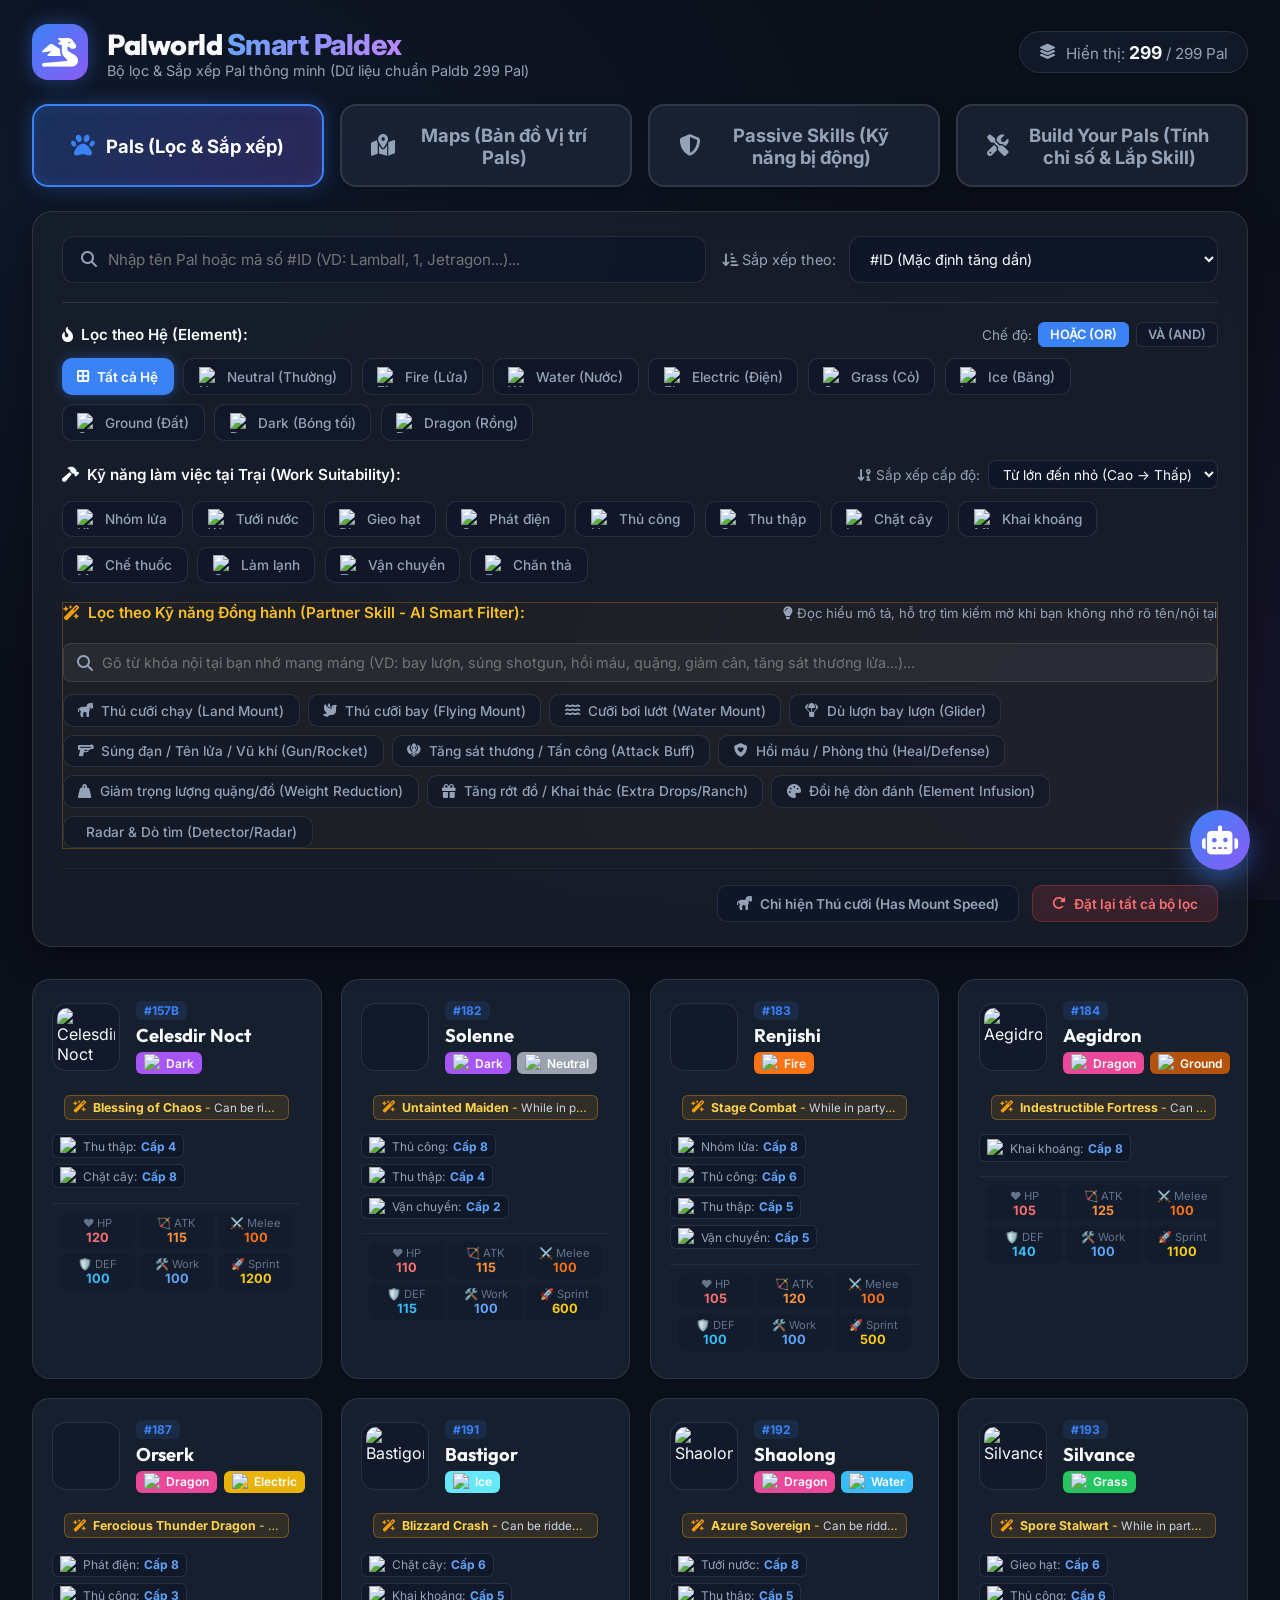
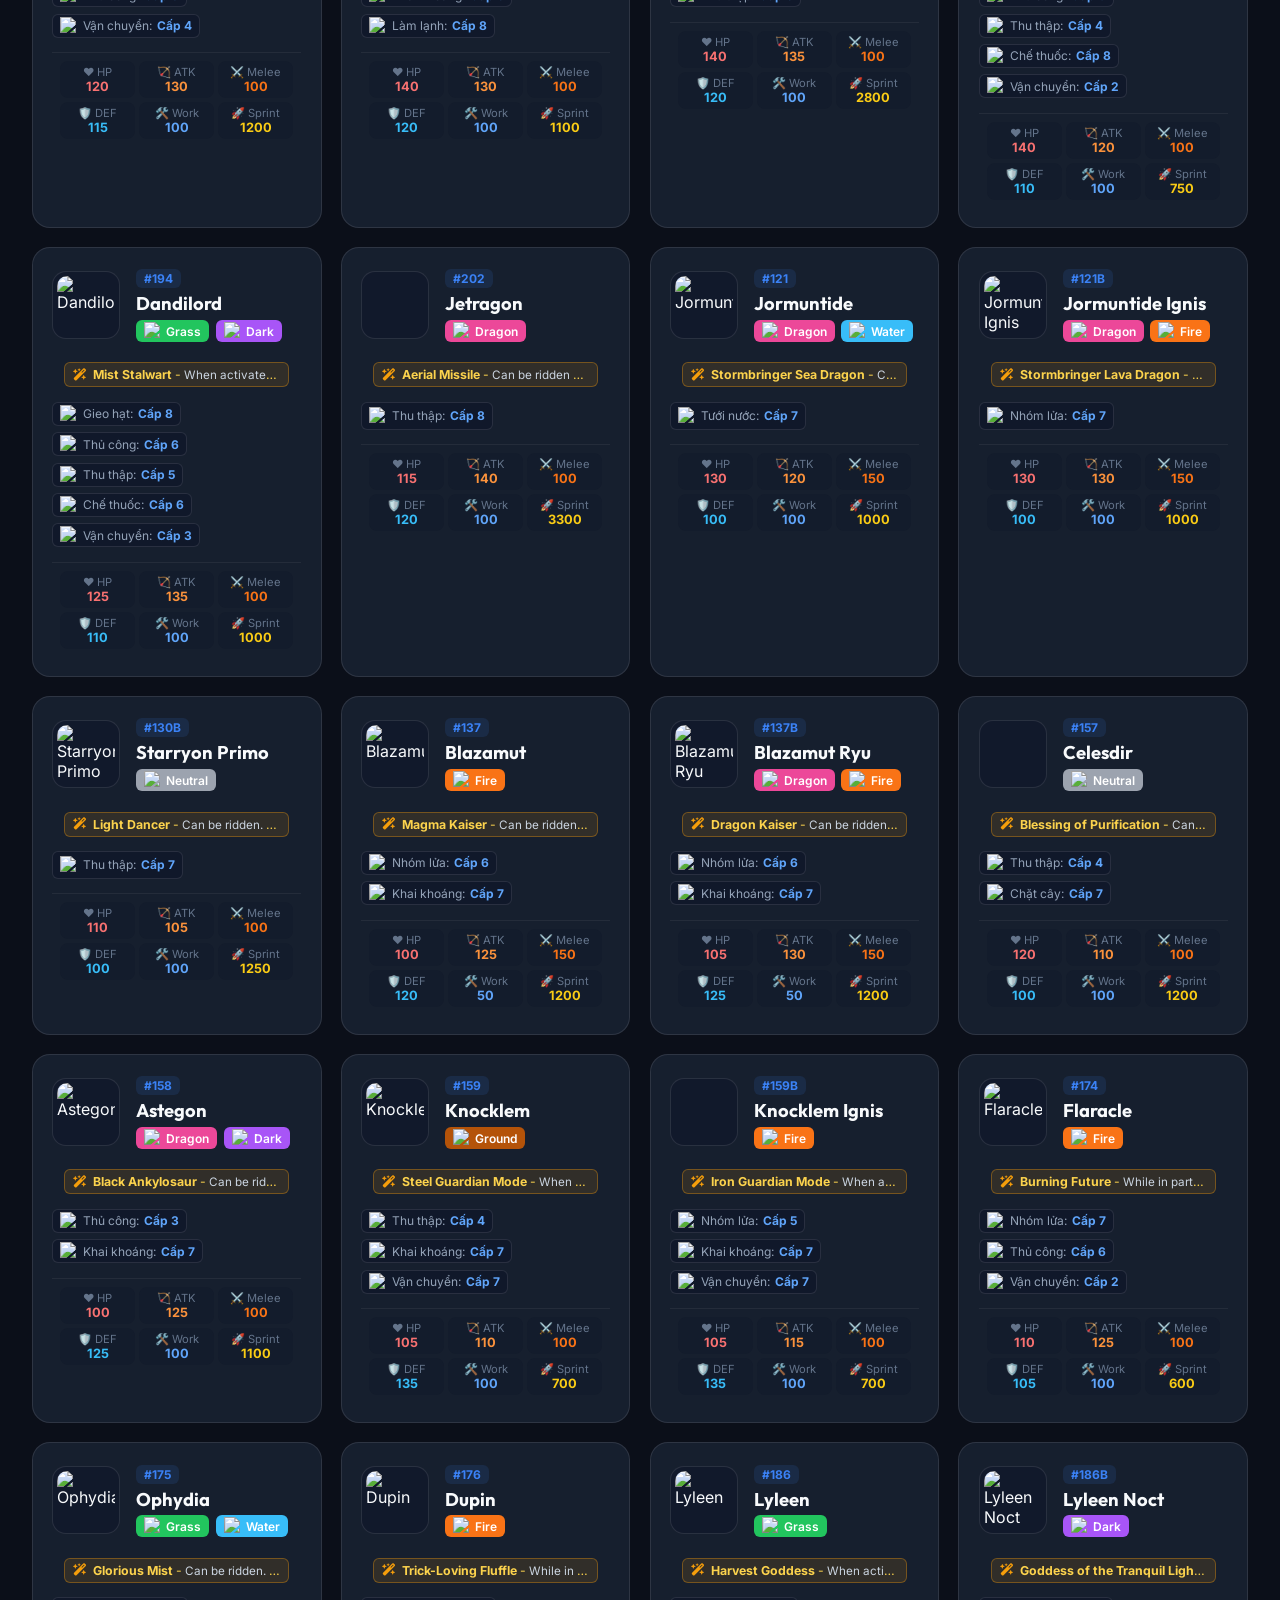
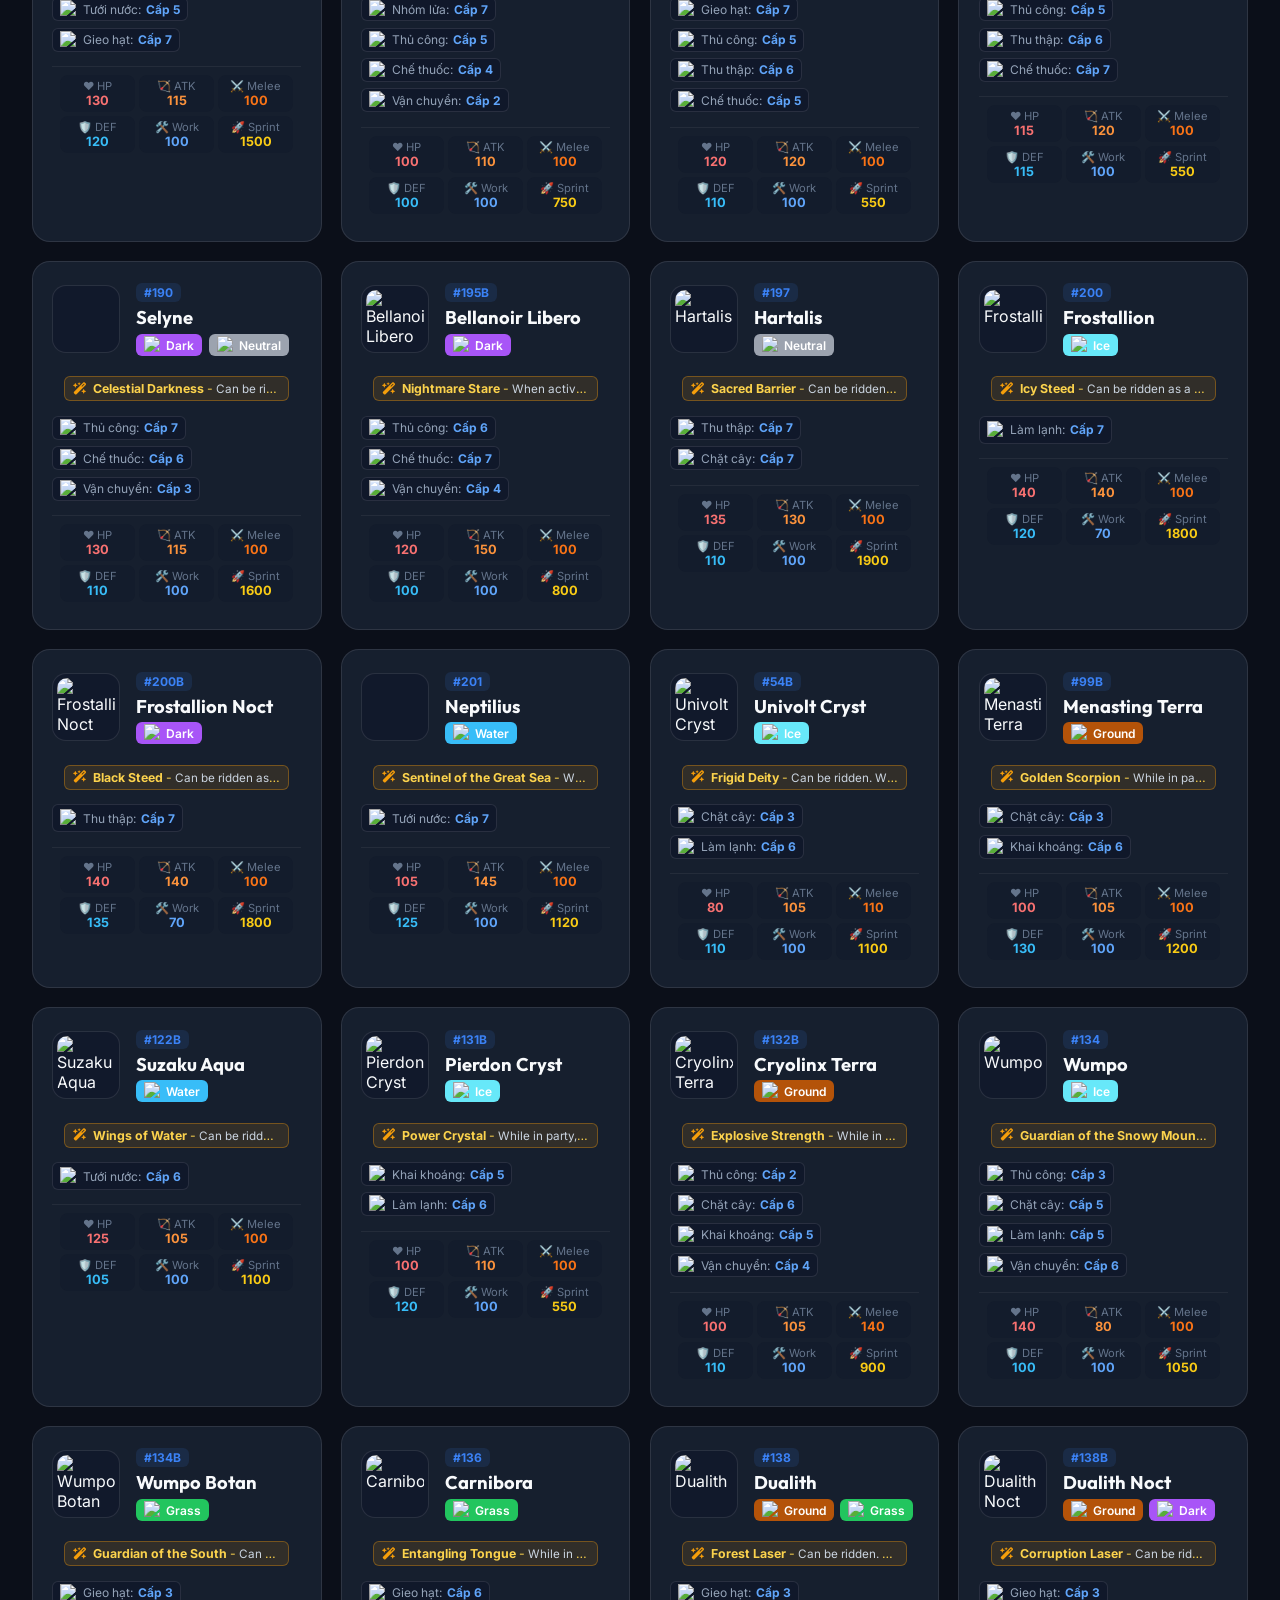
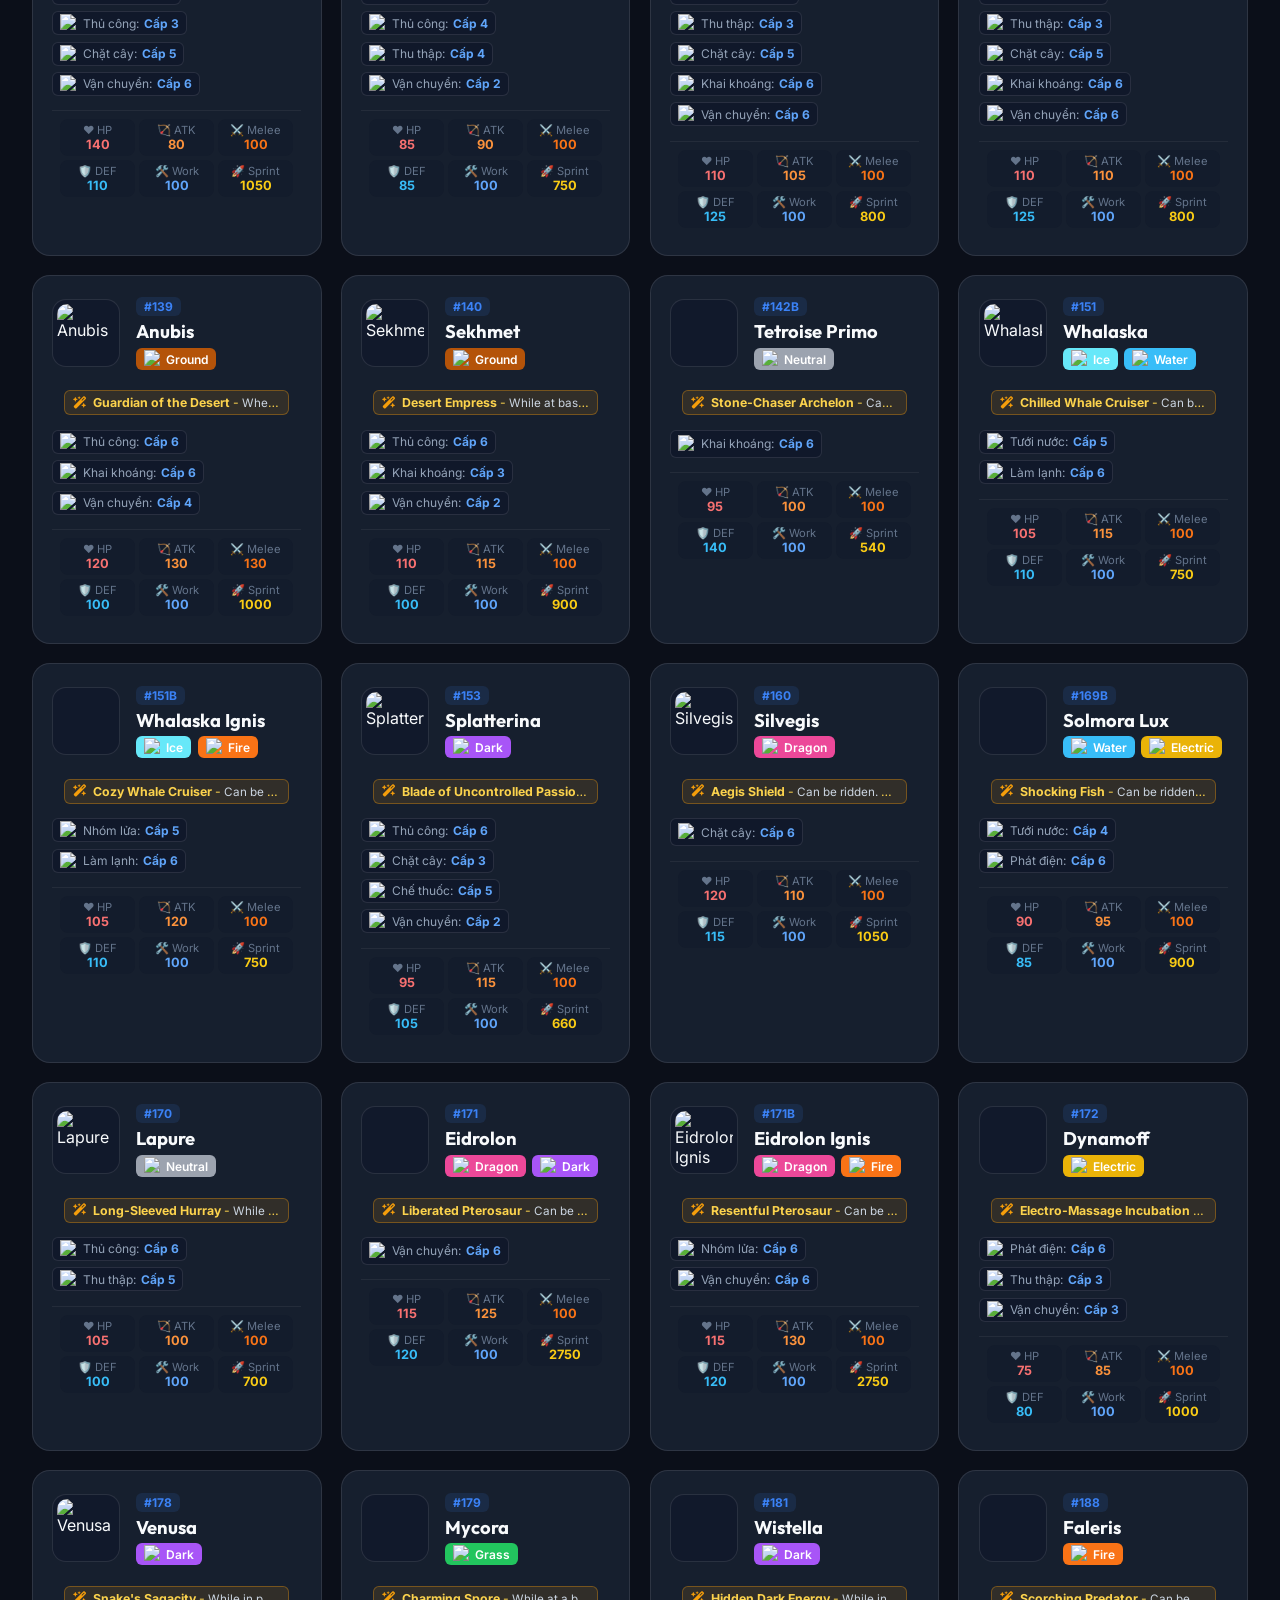
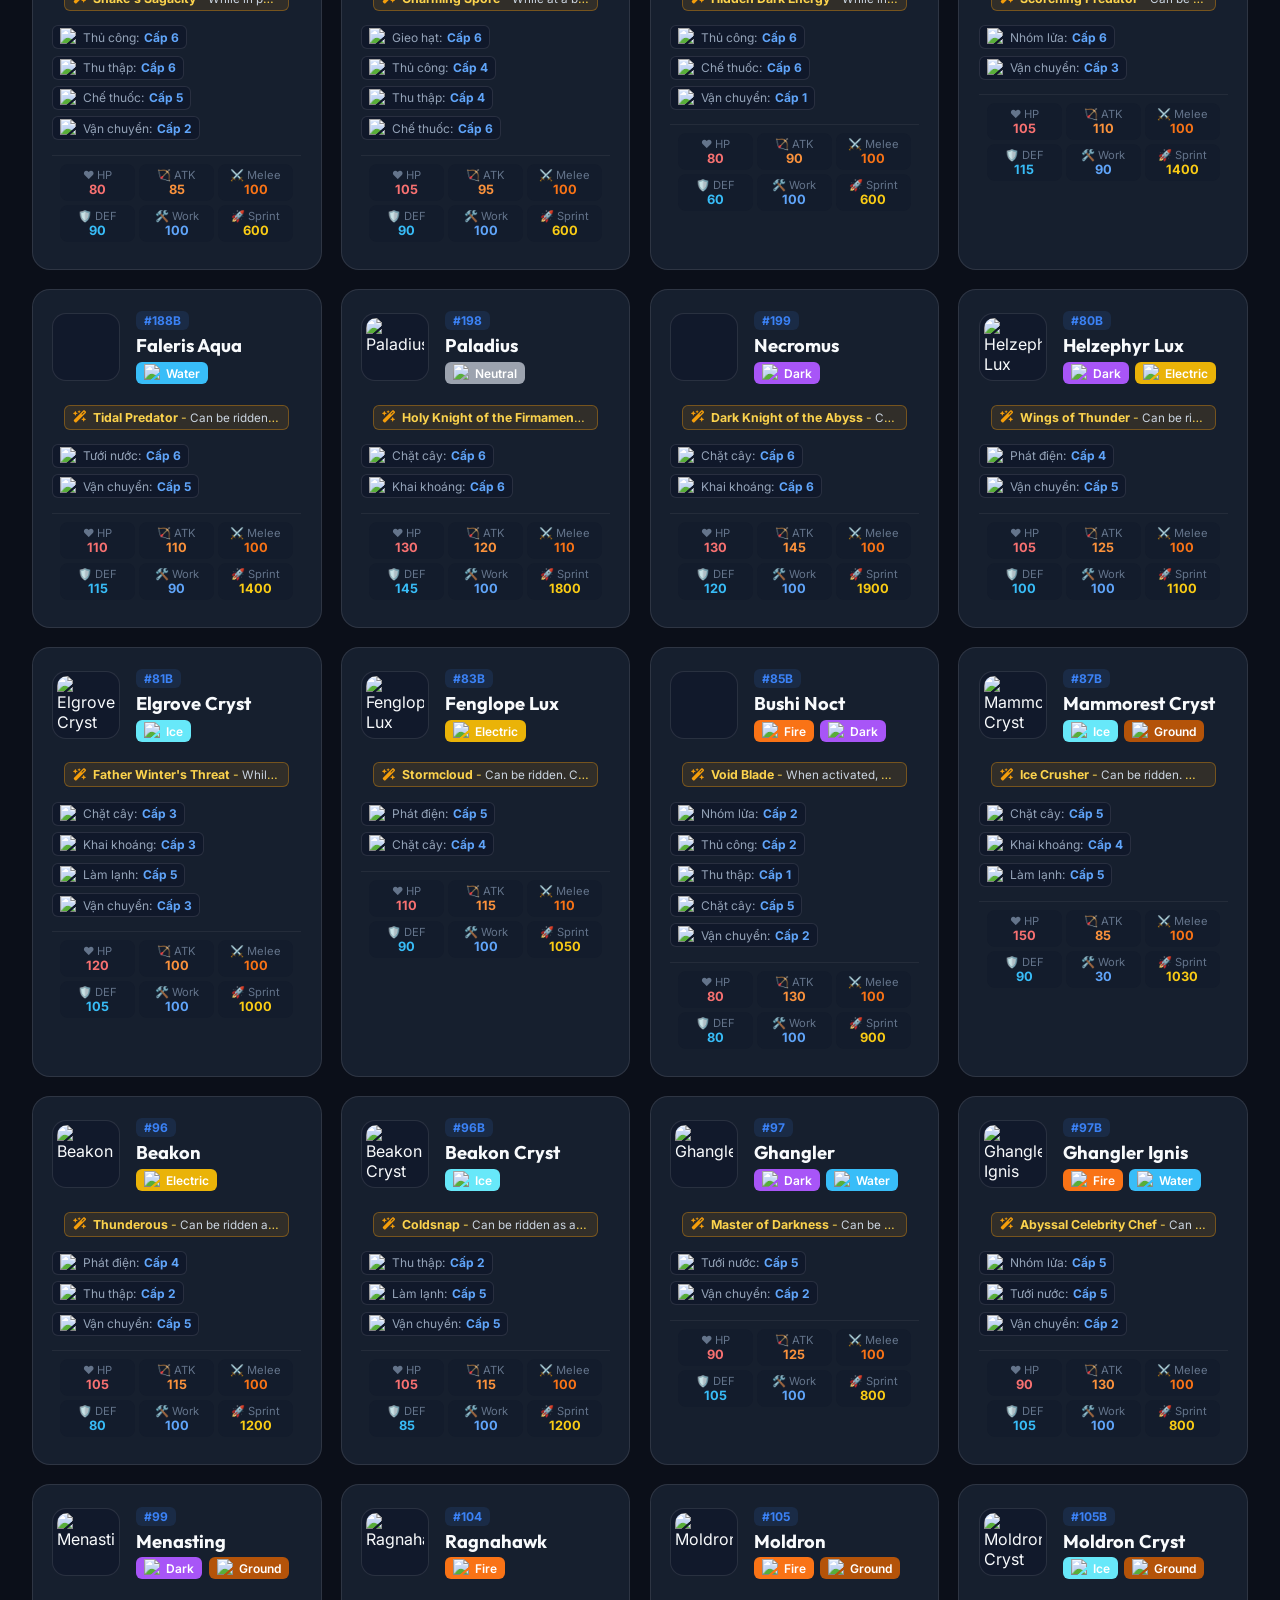
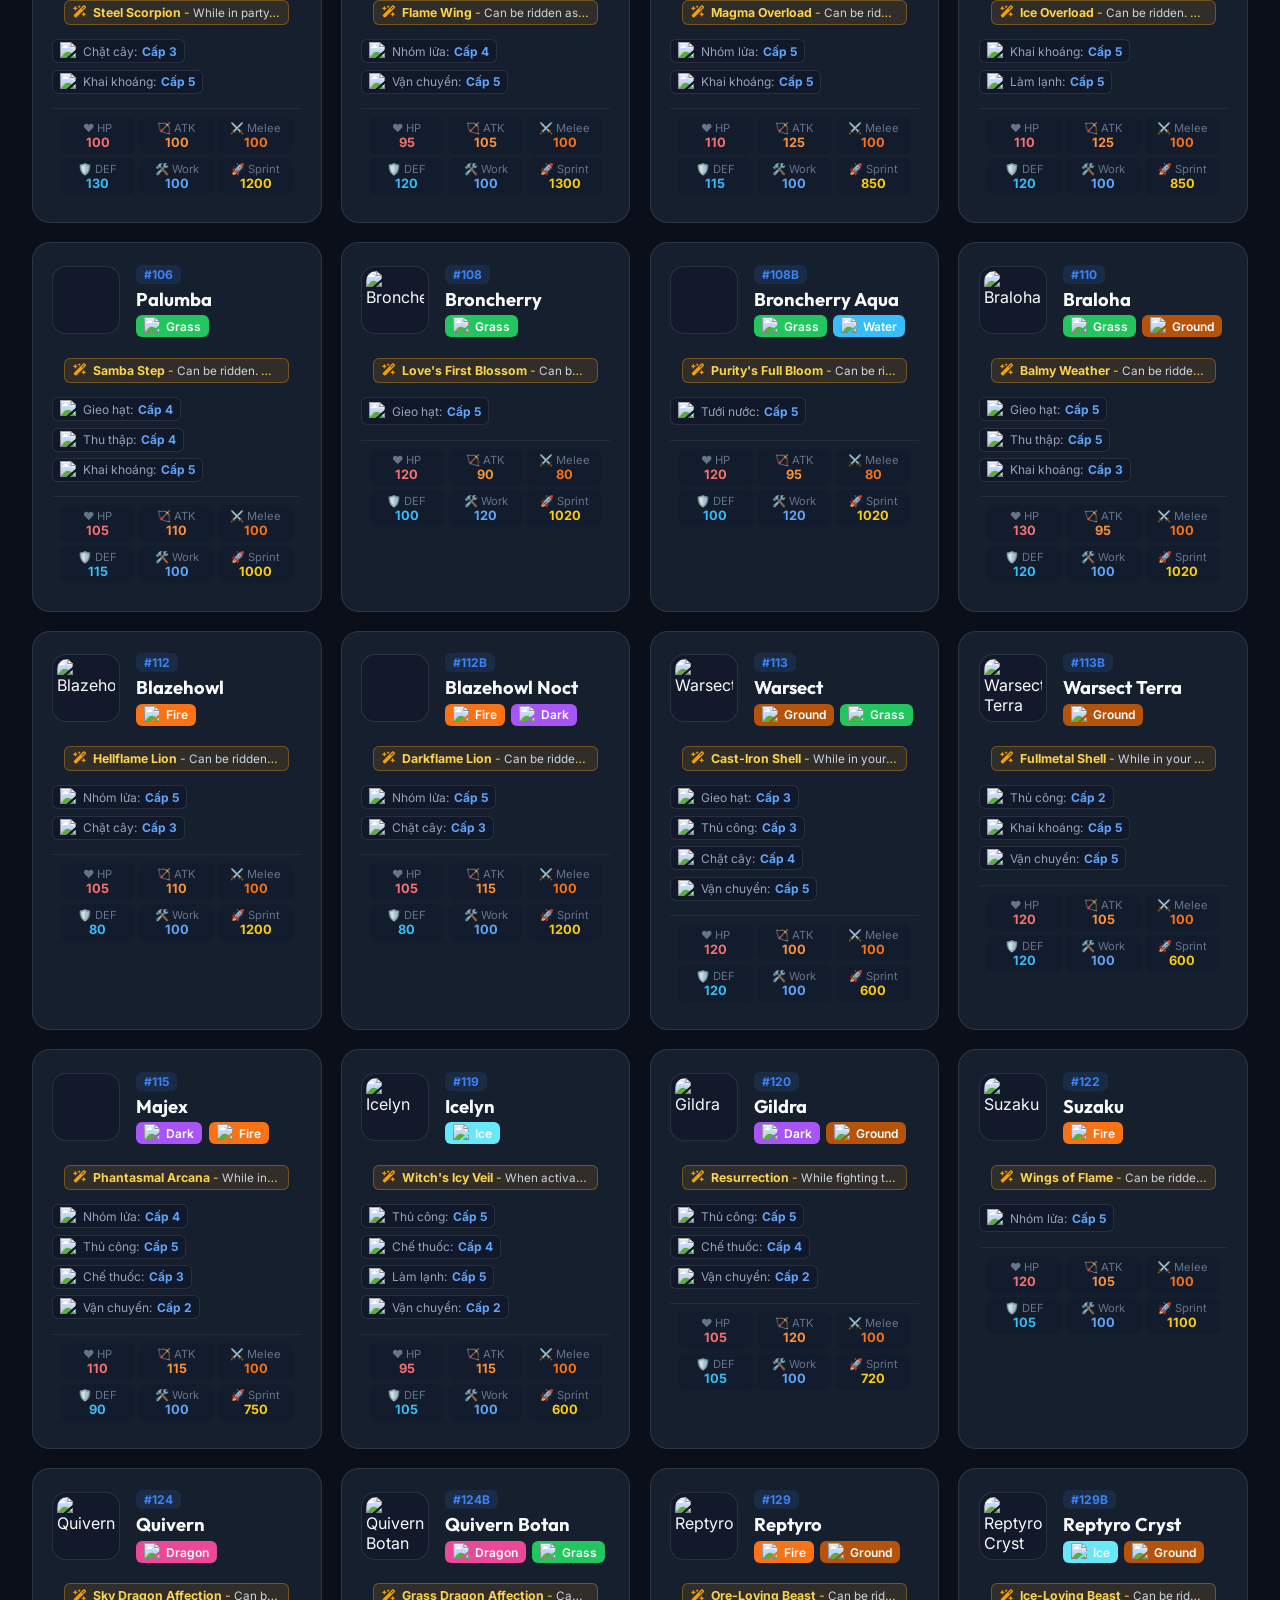
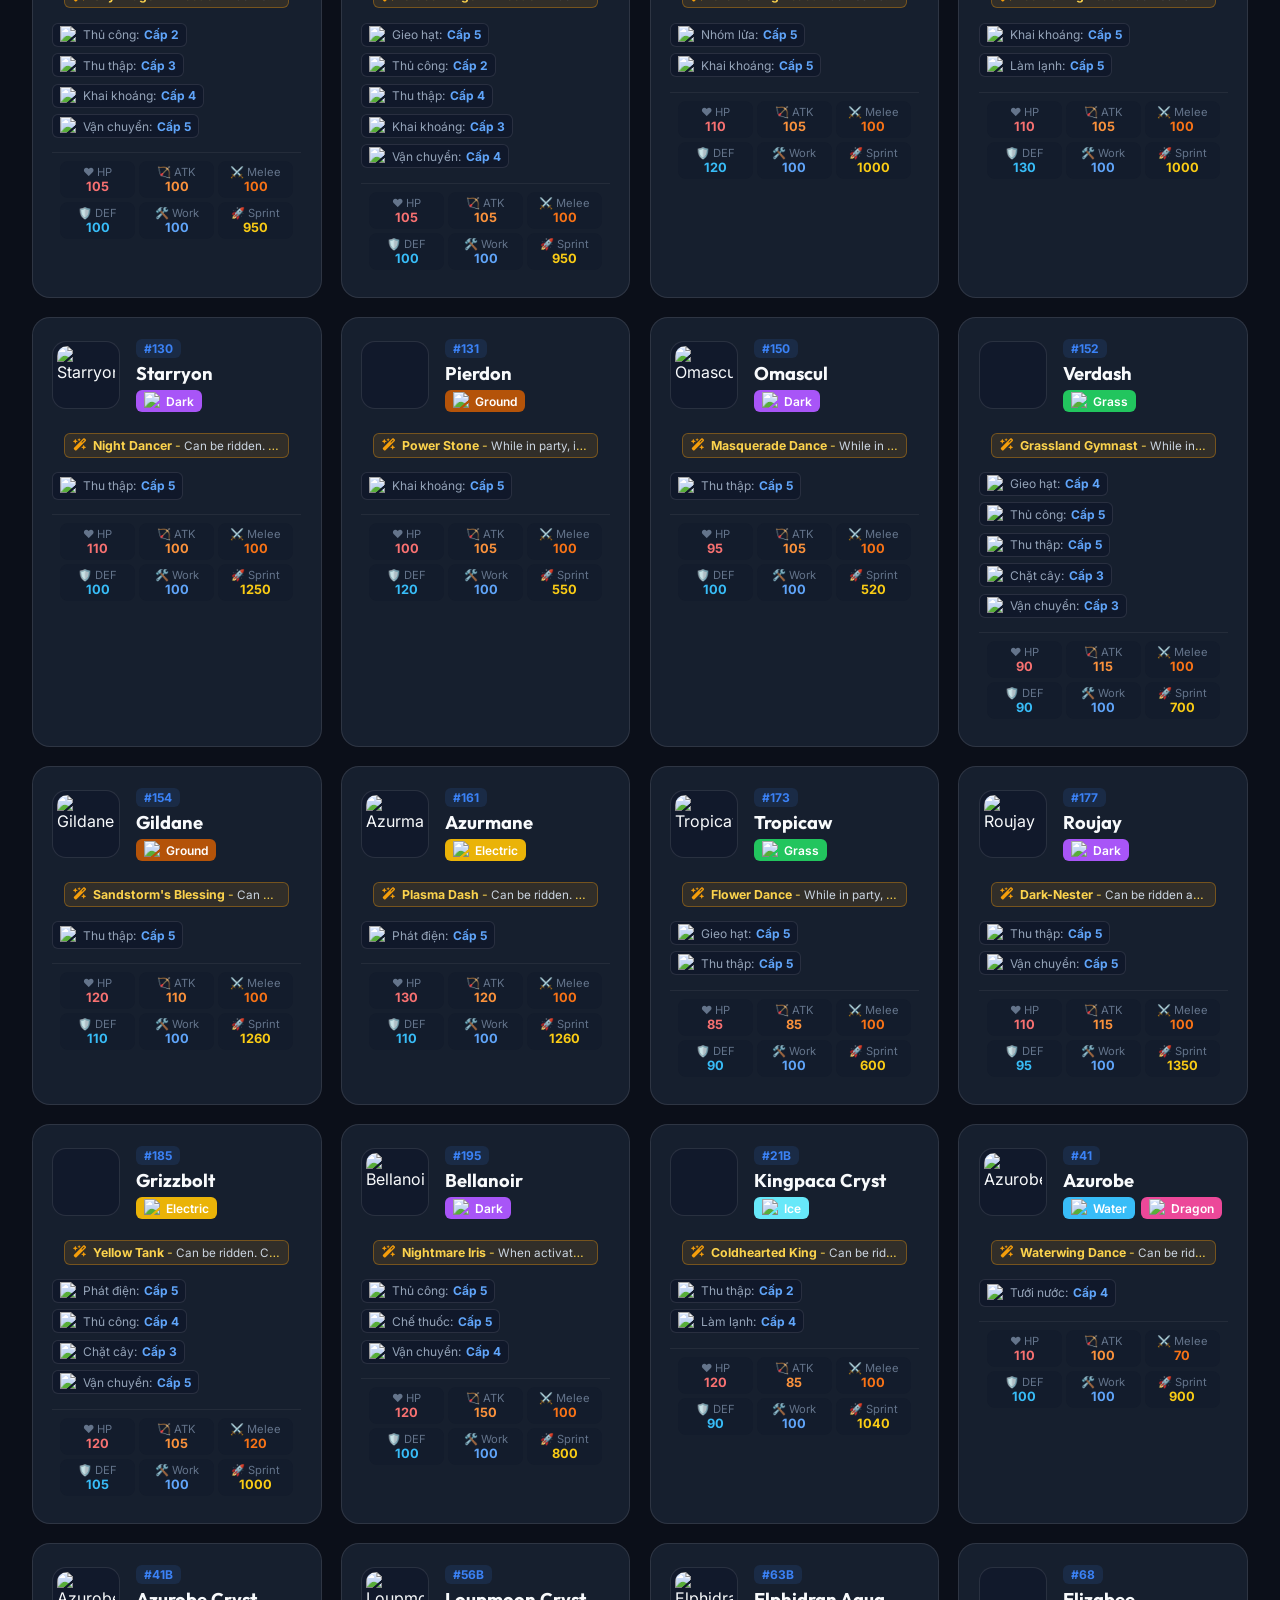
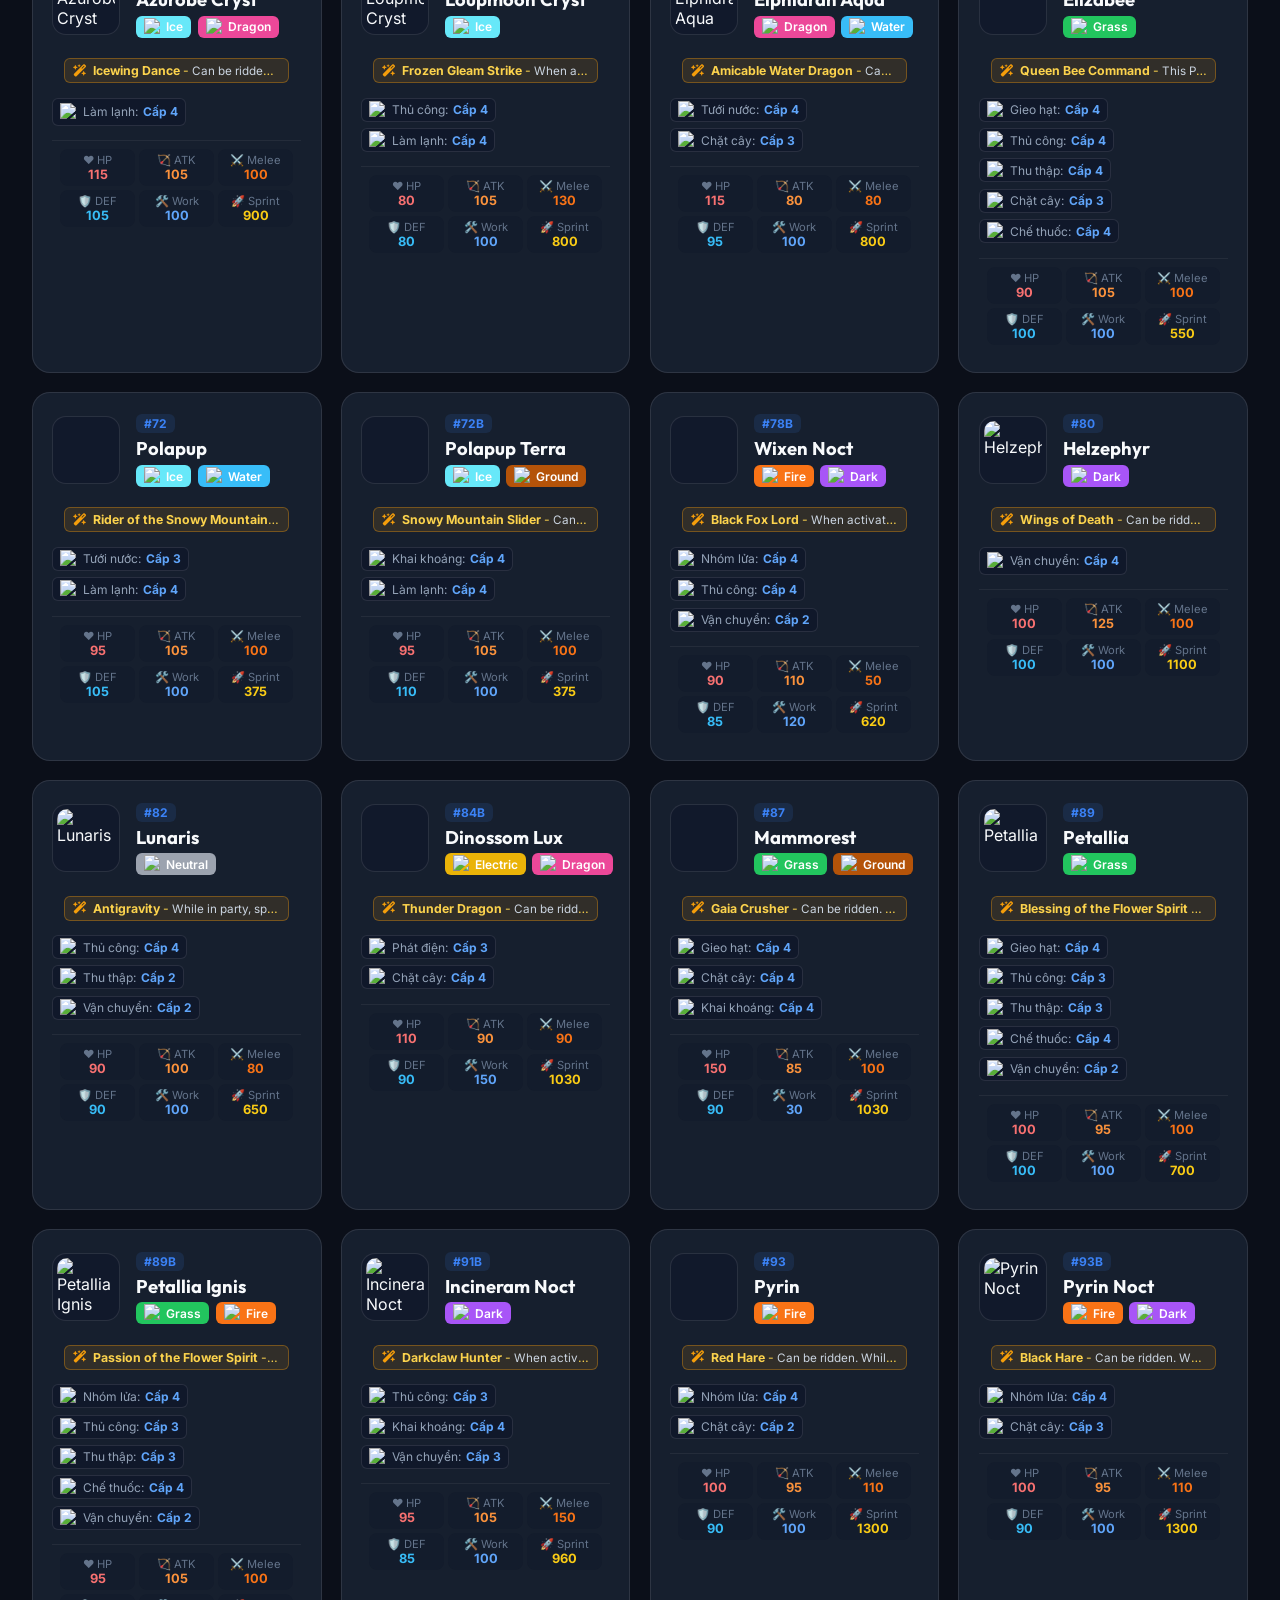
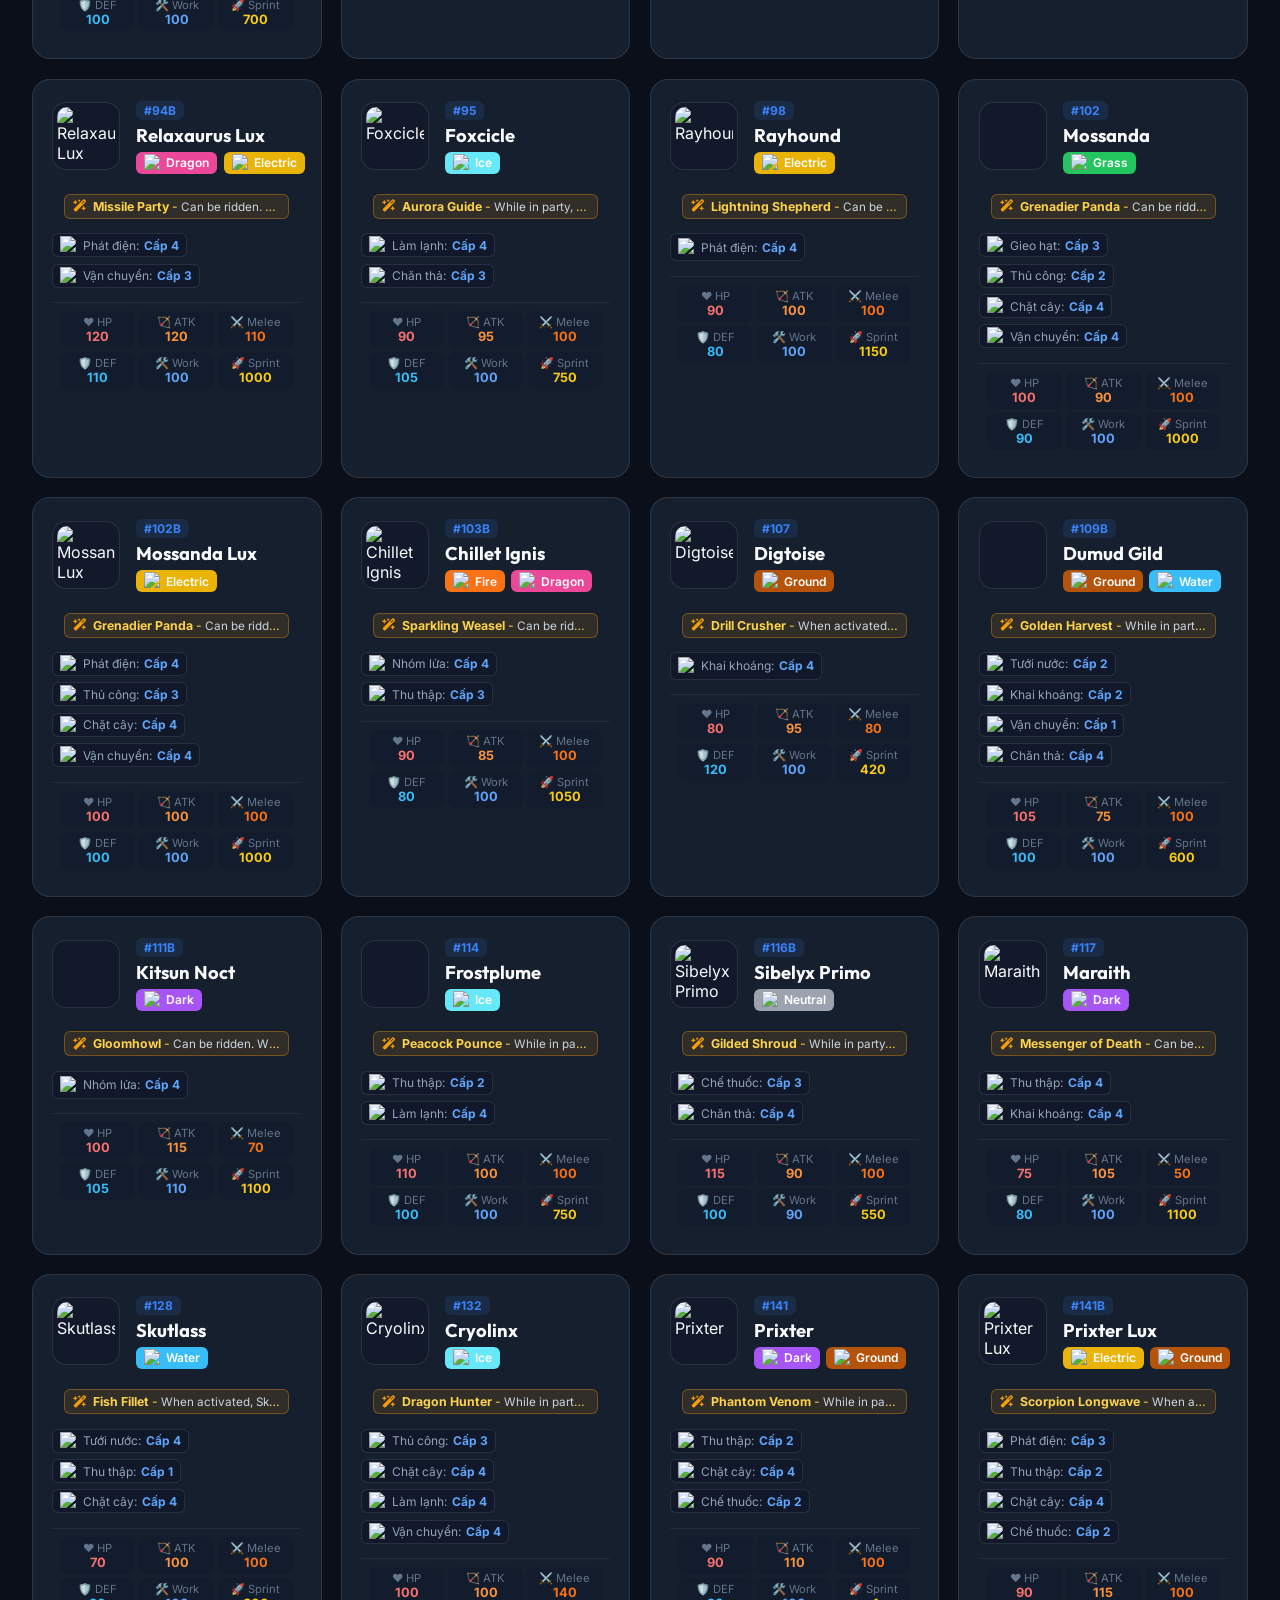
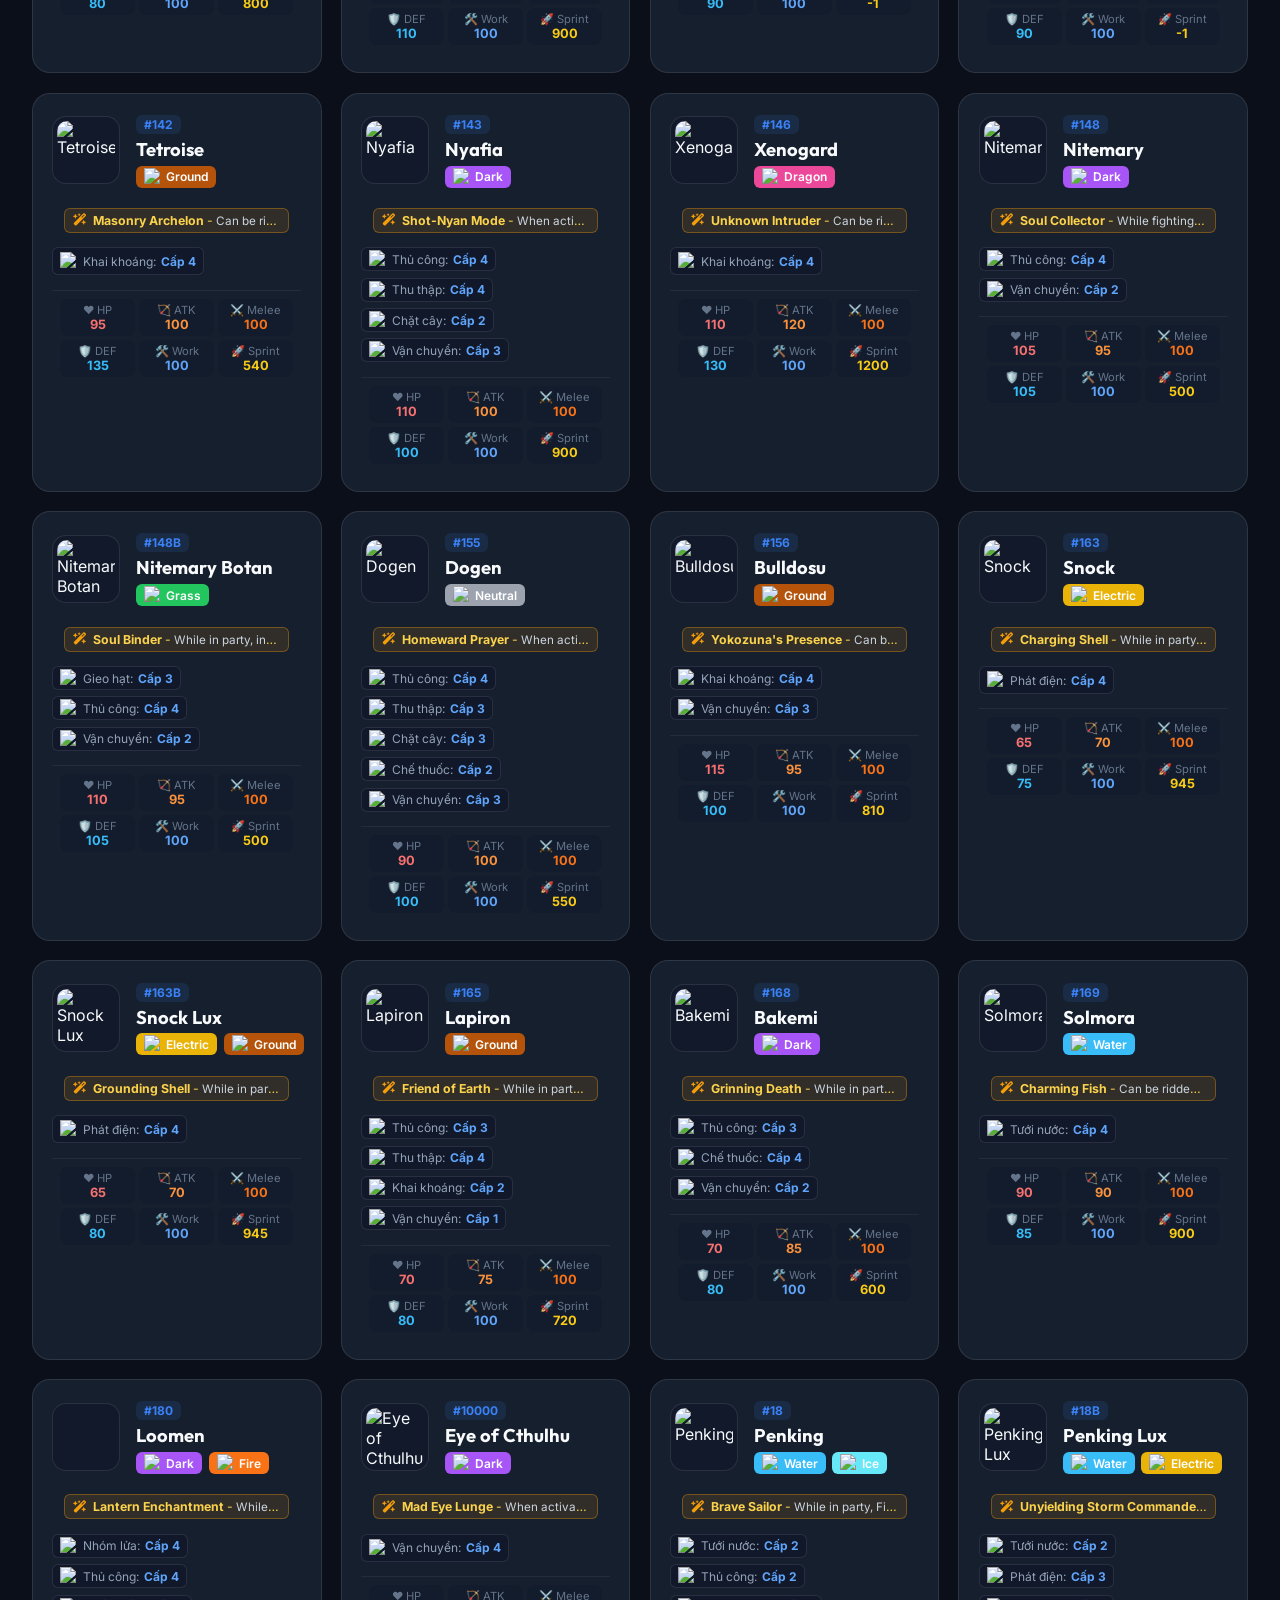
==== commit 51d585ea: "add chatbot" ====
--- a/sort_program/index.html
+++ b/sort_program/index.html
@@ -574,5 +574,60 @@
     <script src="data/map_spawn_bundle.js"></script>
     <script src="data/passives_bundle.js"></script>
     <script src="app.js"></script>
+
+    <!-- AI Chatbot Widget -->
+    <div id="ai-chatbot-widget">
+        <button id="ai-chatbot-toggle" title="Chat với AI Thủ thư">
+            <i class="fa-solid fa-robot"></i>
+        </button>
+        <div id="ai-chatbot-window" class="hidden glass-panel">
+            <div class="chatbot-header">
+                <div class="chatbot-title">
+                    <i class="fa-solid fa-robot" style="color:#60a5fa;"></i> 
+                    <span>Palworld AI Trợ lý (Cloud API)</span>
+                </div>
+                <div style="display:flex; gap:10px;">
+                    <button id="chatbot-settings-btn" title="Cài đặt API" style="background: transparent; border: none; color: #94a3b8; font-size: 1rem; cursor: pointer;"><i class="fa-solid fa-gear"></i></button>
+                    <button id="chatbot-export-btn" title="Xuất file Log Chat" style="background: transparent; border: none; color: #94a3b8; font-size: 1rem; cursor: pointer;"><i class="fa-solid fa-download"></i></button>
+                    <button id="chatbot-close-btn" style="background: transparent; border: none; color: #94a3b8; font-size: 1.2rem; cursor: pointer;"><i class="fa-solid fa-xmark"></i></button>
+                </div>
+            </div>
+            
+            <!-- API Settings Container -->
+            <div id="api-settings-container" style="display:none; padding: 15px 20px; background: rgba(15, 23, 42, 0.95); border-bottom: 1px solid rgba(59,130,246,0.3); font-size: 0.9rem;">
+                <div style="margin-bottom: 10px; color: #60a5fa; font-weight: bold;"><i class="fa-brands fa-google"></i> Cấu hình Google Gemini API</div>
+                
+                <div style="margin-bottom: 10px;">
+                    <label style="display:block; color:#cbd5e1; margin-bottom:5px; font-size: 0.8rem;">Gemini Model Name:</label>
+                    <input type="text" id="api-model-input" placeholder="VD: gemini-1.5-flash" style="width:100%; padding:8px; border-radius:4px; border:1px solid #334155; background:#1e293b; color:#fff;" value="gemini-1.5-flash">
+                </div>
+                
+                <div style="margin-bottom: 15px;">
+                    <label style="display:block; color:#cbd5e1; margin-bottom:5px; font-size: 0.8rem;">Tải lên File chứa API Keys (.txt / .env):</label>
+                    <input type="file" id="api-key-file-input" accept=".txt,.env" style="width:100%; font-size: 0.8rem; color: #94a3b8; margin-bottom: 5px;">
+                    <div id="api-key-status" style="font-size: 0.75rem; color: #fbbf24;">Chưa tải lên file nào.</div>
+                </div>
+                
+                <div style="text-align: right;">
+                    <button id="api-save-btn" style="background: #3b82f6; color: white; border: none; padding: 6px 12px; border-radius: 4px; cursor: pointer; font-size: 0.85rem;"><i class="fa-solid fa-floppy-disk"></i> Lưu cấu hình</button>
+                </div>
+            </div>
+
+            <div id="chatbot-messages" class="chatbot-messages">
+                <!-- Messages will be injected here by JS -->
+                <div class="chat-message bot-message">
+                    <div class="msg-avatar"><i class="fa-solid fa-robot"></i></div>
+                    <div class="msg-content">Xin chào! Tôi là Trợ lý AI của Palworld Smart Paldex.<br><br>Để bắt đầu, vui lòng nhấp vào biểu tượng ⚙️ (Cài đặt) ở góc trên để cấu hình **Google Gemini API Key** của bạn nhé! Dữ liệu sẽ được lưu an toàn trên trình duyệt của bạn.</div>
+                </div>
+            </div>
+            <div class="chatbot-input-area">
+                <input type="text" id="chatbot-input" placeholder="Nhập câu hỏi của bạn..." autocomplete="off">
+                <button id="chatbot-send-btn"><i class="fa-solid fa-paper-plane"></i></button>
+            </div>
+        </div>
+    </div>
+    
+    <!-- Chatbot Logic -->
+    <script src="chatbot.js?v=5"></script>
 </body>
 </html>
--- a/sort_program/index.css
+++ b/sort_program/index.css
@@ -636,13 +636,27 @@
 .modal-content {
     background: var(--bg-secondary);
     width: 100%;
-    max-width: 600px;
+    max-width: 1060px;
     max-height: 90vh;
     overflow-y: auto;
     position: relative;
     border-radius: 24px;
-    padding: 2rem;
-    box-shadow: 0 25px 50px -12px rgba(0, 0, 0, 0.7);
+    padding: 2.2rem 2.4rem;
+    box-shadow: 0 25px 50px -12px rgba(0, 0, 0, 0.85), 0 0 0 1px rgba(255, 255, 255, 0.1);
+}
+
+.modal-body-layout {
+    display: grid;
+    grid-template-columns: 360px 1fr;
+    gap: 2rem;
+    align-items: start;
+}
+
+@media (max-width: 900px) {
+    .modal-body-layout {
+        grid-template-columns: 1fr !important;
+        gap: 1.5rem !important;
+    }
 }
 
 .modal-close {
@@ -1726,3 +1740,253 @@
     .cross-map-banner { flex-direction: column; text-align: center; }
     .interactive-map { height: 480px; }
 }
+
+
+/* --- AI Chatbot Widget Styles --- */
+#ai-chatbot-widget {
+    position: fixed;
+    bottom: 30px;
+    right: 30px;
+    z-index: 9999;
+    font-family: 'Inter', sans-serif;
+}
+
+#ai-chatbot-toggle {
+    width: 60px;
+    height: 60px;
+    border-radius: 50%;
+    background: linear-gradient(135deg, #3b82f6, #8b5cf6);
+    border: none;
+    color: white;
+    font-size: 1.8rem;
+    cursor: pointer;
+    box-shadow: 0 10px 25px rgba(59, 130, 246, 0.5);
+    transition: all 0.3s cubic-bezier(0.175, 0.885, 0.32, 1.275);
+    display: flex;
+    align-items: center;
+    justify-content: center;
+}
+
+#ai-chatbot-toggle:hover {
+    transform: scale(1.1);
+    box-shadow: 0 15px 35px rgba(59, 130, 246, 0.6);
+}
+
+#ai-chatbot-window {
+    position: absolute;
+    bottom: 80px;
+    right: 0;
+    width: 360px;
+    height: 500px;
+    background: rgba(15, 23, 42, 0.85);
+    backdrop-filter: blur(16px);
+    -webkit-backdrop-filter: blur(16px);
+    border: 1px solid rgba(255, 255, 255, 0.1);
+    border-radius: 20px;
+    box-shadow: 0 20px 50px rgba(0,0,0,0.5);
+    display: flex;
+    flex-direction: column;
+    overflow: hidden;
+    transform-origin: bottom right;
+    transition: all 0.3s ease;
+}
+
+#ai-chatbot-window.hidden {
+    opacity: 0;
+    transform: scale(0.8) translateY(20px);
+    pointer-events: none;
+}
+
+.chatbot-header {
+    padding: 15px 20px;
+    background: rgba(255, 255, 255, 0.05);
+    border-bottom: 1px solid rgba(255, 255, 255, 0.08);
+    display: flex;
+    justify-content: space-between;
+    align-items: center;
+}
+
+.chatbot-title {
+    font-family: 'Outfit', sans-serif;
+    font-size: 1.1rem;
+    font-weight: 700;
+    color: #fff;
+    display: flex;
+    align-items: center;
+    gap: 10px;
+}
+
+#chatbot-close-btn {
+    background: transparent;
+    border: none;
+    color: #94a3b8;
+    font-size: 1.2rem;
+    cursor: pointer;
+    transition: color 0.2s;
+}
+
+#chatbot-close-btn:hover {
+    color: #f87171;
+}
+
+.chatbot-messages {
+    flex: 1;
+    overflow-y: auto;
+    padding: 20px;
+    display: flex;
+    flex-direction: column;
+    gap: 15px;
+}
+
+.chatbot-messages::-webkit-scrollbar {
+    width: 6px;
+}
+.chatbot-messages::-webkit-scrollbar-thumb {
+    background: rgba(255,255,255,0.1);
+    border-radius: 10px;
+}
+
+.chat-message {
+    display: flex;
+    gap: 12px;
+    max-width: 90%;
+    animation: fadeIn 0.3s ease forwards;
+}
+
+@keyframes fadeIn {
+    from { opacity: 0; transform: translateY(10px); }
+    to { opacity: 1; transform: translateY(0); }
+}
+
+.bot-message {
+    align-self: flex-start;
+}
+
+.user-message {
+    align-self: flex-end;
+    flex-direction: row-reverse;
+}
+
+.msg-avatar {
+    width: 32px;
+    height: 32px;
+    border-radius: 50%;
+    display: flex;
+    align-items: center;
+    justify-content: center;
+    font-size: 14px;
+    flex-shrink: 0;
+}
+
+.bot-message .msg-avatar {
+    background: #3b82f6;
+    color: white;
+}
+
+.user-message .msg-avatar {
+    background: #475569;
+    color: white;
+}
+
+.msg-content {
+    background: rgba(255, 255, 255, 0.08);
+    padding: 12px 16px;
+    border-radius: 18px;
+    font-size: 0.9rem;
+    color: #e2e8f0;
+    line-height: 1.5;
+    word-wrap: break-word;
+}
+
+.bot-message .msg-content {
+    border-top-left-radius: 4px;
+}
+
+.user-message .msg-content {
+    background: linear-gradient(135deg, #3b82f6, #6366f1);
+    color: white;
+    border-top-right-radius: 4px;
+}
+
+.chatbot-input-area {
+    padding: 15px;
+    background: rgba(0, 0, 0, 0.2);
+    border-top: 1px solid rgba(255, 255, 255, 0.08);
+    display: flex;
+    gap: 10px;
+}
+
+#chatbot-input {
+    flex: 1;
+    background: rgba(255, 255, 255, 0.05);
+    border: 1px solid rgba(255, 255, 255, 0.1);
+    border-radius: 20px;
+    padding: 10px 16px;
+    color: white;
+    font-family: inherit;
+    font-size: 0.9rem;
+    outline: none;
+    transition: border-color 0.2s;
+}
+
+#chatbot-input:focus {
+    border-color: #3b82f6;
+}
+
+#chatbot-send-btn {
+    width: 40px;
+    height: 40px;
+    border-radius: 50%;
+    background: #3b82f6;
+    border: none;
+    color: white;
+    font-size: 1rem;
+    cursor: pointer;
+    transition: background 0.2s, transform 0.1s;
+    display: flex;
+    align-items: center;
+    justify-content: center;
+}
+
+#chatbot-send-btn:hover {
+    background: #2563eb;
+}
+#chatbot-send-btn:active {
+    transform: scale(0.95);
+}
+
+.typing-indicator {
+    display: flex;
+    gap: 4px;
+    padding: 8px 12px;
+}
+
+.typing-dot {
+    width: 6px;
+    height: 6px;
+    background: #cbd5e1;
+    border-radius: 50%;
+    animation: typing 1.4s infinite ease-in-out both;
+}
+
+.typing-dot:nth-child(1) { animation-delay: -0.32s; }
+.typing-dot:nth-child(2) { animation-delay: -0.16s; }
+
+@keyframes typing {
+    0%, 80%, 100% { transform: scale(0); }
+    40% { transform: scale(1); }
+}
+
+@media (max-width: 480px) {
+    #ai-chatbot-window {
+        width: 100vw;
+        height: 100vh;
+        bottom: 0;
+        right: -30px; /* Offset parent right 30px */
+        border-radius: 0;
+    }
+    #ai-chatbot-toggle {
+        bottom: 20px;
+        right: 20px;
+    }
+}
